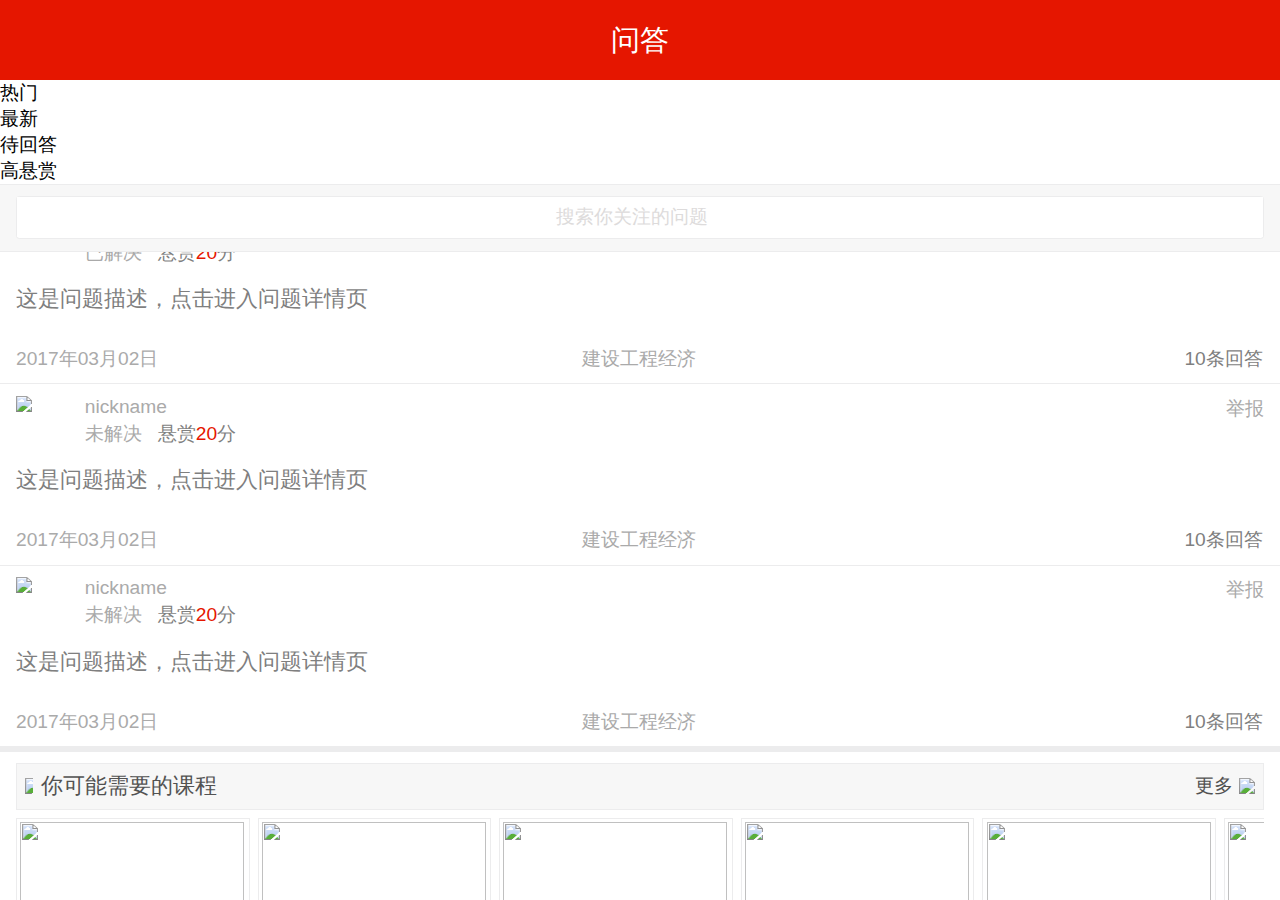
==== index.html @ ed5e78ac "问答列表" ====
<!DOCTYPE html>
<html>

	<head>
		<meta charset="utf-8" />
		<meta name="viewport" content="width=device-width, initial-scale=1, maximum-scale=1, user-scalable=no">
		<title></title>		
		<script type="text/javascript" src="js/rem.js"></script>
		<link rel="stylesheet" href="css/common.css" />
		<link rel="stylesheet" href="css/index.css" />
		<script type="text/javascript" src="js/zepto.js"></script>
		<script type="text/javascript" src="js/zepto.gotop.js" ></script>
		<script type="text/javascript" src="js/common.js" ></script>
	</head>

	<body>
		<div class="main-box">
		<div class="head-fixed">
				<header>
					<a href="#">
						<div class="back"><i class="bg-icon"></i></div>
					</a>
					<span class="head-title">问答</span>
					<div class="more">
						<!--有提示圆点-->
						<i class="bg-icon more-tips"></i>
						<!--无提示圆点-->
						<i class="bg-icon more-none"></i>
					</div>
				</header>
				<div id="nav">
					<ul class="clearfix">
						<li class="active-nav">热门</li>
						<li>最新</li>
						<li>待回答</li>
						<li>高悬赏</li>
					</ul>
				</div>
				<div class="search-div">
					<div>
							<i class="bg-icon"></i>
							<input type="search" placeholder="搜索你关注的问题" />
					</div>
				</div>
			</div>
		<div class="body">
		<div class="frame">
			<div class="slider">
				<div class="box">
						<div>
							<div class="question-box">
								<div class="head-box flex-box">
									<div class="headpic">
										<img src="img/headpic.png" width="100%" />
									</div>
									<div class="head-text">
										<div class="nickname">nickname</div>
										<div class="status"><span>已解决</span><span class="reward color-7f">悬赏<span class="score">20</span>分</span>
										</div>
									</div>
									<div class="report">举报</div>
								</div>
								<p class="color-7f">这是问题描述，点击进入问题详情页</p>
								<div class="bottom-box clearfix">
										<div>2017年03月02日</div>
										<div>建设工程经济</div>
										<div class="color-7f">10条回答</div>
								</div>
							</div>
							<div class="question-box">
								<div class="head-box flex-box">
									<div class="headpic">
										<img src="img/headpic.png" width="100%" />
									</div>
									<div class="head-text">
										<div class="nickname">nickname</div>
										<div class="status"><span>未解决</span><span class="reward color-7f">悬赏<span class="score">20</span>分</span>
										</div>
									</div>
									<div class="report">举报</div>
								</div>
								<p class="color-7f">这是问题描述，点击进入问题详情页</p>
								<div class="bottom-box clearfix">
										<div>2017年03月02日</div>
										<div>建设工程经济</div>
										<div class="color-7f">10条回答</div>
								</div>
							</div>
							<div class="question-box">
								<div class="head-box flex-box">
									<div class="headpic">
										<img src="img/headpic.png" width="100%" />
									</div>
									<div class="head-text">
										<div class="nickname">nickname</div>
										<div class="status"><span>未解决</span><span class="reward color-7f">悬赏<span class="score">20</span>分</span>
										</div>
									</div>
									<div class="report">举报</div>
								</div>
								<p class="color-7f">这是问题描述，点击进入问题详情页</p>
								<div class="bottom-box clearfix">
										<div>2017年03月02日</div>
										<div>建设工程经济</div>
										<div class="color-7f">10条回答</div>
								</div>
							</div>
						</div>
						<div class="course-div">
							<div class="course-head">
								<img src="img/arrows.png" class="arrow" style="display: inline;" />
								<span class="course-head-title">你可能需要的课程</span>
								<a href="#">
									<span class="course-more">更多</span><img src="img/more.png" class="course-img-more" style="display: inline;" />
								</a>
							</div>
							<div class="course-wrap">
								<div style="width: 90.6rem;height: 12.6rem;">
									<!--此值为15.1*推荐课程数+0.03，套页面时可修改，目前是6个-->
									<div class="course-box">
										<a href="#">
											<div class="course-img">
												<img src="img/feng.png" />
											</div>
											<p class="overtwo-circle">这这是课程名称</p>
										</a>
									</div>
									<div class="course-box">
										<a href="#">
											<div class="course-img">
												<img src="img/feng.png" />
											</div>
											<p class="overtwo-circle">这是课程名称</p>
										</a>
									</div>
									<div class="course-box">
										<a href="#">
											<div class="course-img">
												<img src="img/feng.png" />
											</div>
											<p class="overtwo-circle">这是课程名称</p>
										</a>
									</div>
									<div class="course-box">
										<a href="#">
											<div class="course-img">
												<img src="img/feng.png" />
											</div>
											<p class="overtwo-circle">这是课程名称</p>
										</a>
									</div>
									<div class="course-box">
										<a href="#">
											<div class="course-img">
												<img src="img/feng.png" />
											</div>
											<p class="overtwo-circle">这是课程名称</p>
										</a>
									</div>
									<div class="course-box">
										<a href="#">
											<div class="course-img">
												<img src="img/feng.png" />
											</div>
											<p class="overtwo-circle">这是课程名称</p>
										</a>
									</div>
								</div>
							</div>
						</div>
						<div>
							<div class="question-box">
								<div class="head-box flex-box">
									<div class="headpic">
										<img src="img/headpic.png" width="100%" />
									</div>
									<div class="head-text">
										<div class="nickname">nickname</div>
										<div class="status"><span>未解决</span><span class="reward color-7f">悬赏<span class="score">20</span>分</span>
										</div>
									</div>
									<div class="report">举报</div>
								</div>
								<p class="color-7f">这是问题描述，点击进入问题详情页</p>
								<div class="bottom-box clearfix">
										<div>2017年03月02日</div>
										<div>建设工程经济</div>
										<div class="color-7f">10条回答</div>
								</div>
							</div>
							<div class="question-box">
								<div class="head-box flex-box">
									<div class="headpic">
										<img src="img/headpic.png" width="100%" />
									</div>
									<div class="head-text">
										<div class="nickname">nickname</div>
										<div class="status"><span>未解决</span><span class="reward color-7f">悬赏<span class="score">20</span>分</span>
										</div>
									</div>
									<div class="report">举报</div>
								</div>
								<p class="color-7f">这是问题描述，点击进入问题详情页</p>
								<div class="bottom-box clearfix">
										<div>2017年03月02日</div>
										<div>建设工程经济</div>
										<div class="color-7f">10条回答</div>
								</div>
							</div>
							<div class="question-box">
								<div class="head-box flex-box">
									<div class="headpic">
										<img src="img/headpic.png" width="100%" />
									</div>
									<div class="head-text">
										<div class="nickname">nickname</div>
										<div class="status"><span>未解决</span><span class="reward color-7f">悬赏<span class="score">20</span>分</span>
										</div>
									</div>
									<div class="report">举报</div>
								</div>
								<p class="color-7f">这是问题描述，点击进入问题详情页</p>
								<div class="bottom-box clearfix">
										<div>2017年03月02日</div>
										<div>建设工程经济</div>
										<div class="color-7f">10条回答</div>
								</div>
							</div>
						</div>
						<div class="course-div">
							<div class="course-head">
								<img src="img/arrows.png" class="arrow" style="display: inline;" />
								<span class="course-head-title">你可能需要的图书</span>
								<a href="#">
									<span class="course-more">更多</span><img src="img/more.png" class="course-img-more" style="display: inline;" />
								</a>
							</div>
							<div class="course-wrap">
								<div style="width: 90.6rem;height: 18.8rem;">
									<!--此值为15.1*推荐课程数+0.01，套页面时可修改，目前是6个-->
									<div class="course-box">
										<a href="#">
											<div class="book-img">
												<img src="img/bookimg.png" />
											</div>
											<p class="overtwo-circle">这是图书名称</p>
										</a>
									</div>
									<div class="course-box">
										<a href="#">
											<div class="book-img">
												<img src="img/bookimg.png" />
											</div>
											<p class="overtwo-circle">这是图书名称</p>
										</a>
									</div>
									<div class="course-box">
										<a href="#">
											<div class="book-img">
												<img src="img/bookimg.png" />
											</div>
											<p class="overtwo-circle">这是图书名称</p>
										</a>
									</div>
									<div class="course-box">
										<a href="#">
											<div class="book-img">
												<img src="img/bookimg.png" />
											</div>
											<p class="overtwo-circle">这是图书名称这是图书</p>
										</a>
									</div>
									<div class="course-box">
										<a href="#">
											<div class="book-img">
												<img src="img/bookimg.png" />
											</div>
											<p class="overtwo-circle">这是图书名称</p>
										</a>
									</div>
									<div class="course-box">
										<a href="#">
											<div class="book-img">
												<img src="img/bookimg.png" />
											</div>
											<p class="overtwo-circle">这是图书名称</p>
										</a>
									</div>
								</div>
							</div>
						</div>
						<div>
							<div class="question-box">
								<div class="head-box flex-box">
									<div class="headpic">
										<img src="img/headpic.png" width="100%" />
									</div>
									<div class="head-text">
										<div class="nickname">nickname</div>
										<div class="status"><span>未解决</span><span class="reward color-7f">悬赏<span class="score">20</span>分</span>
										</div>
									</div>
									<div class="report">举报</div>
								</div>
								<p class="color-7f">这是问题描述，点击进入问题详情页</p>
								<div class="bottom-box clearfix">
										<div>2017年03月02日</div>
										<div>建设工程经济</div>
										<div class="color-7f">10条回答</div>
								</div>
							</div>
							<div class="question-box">
								<div class="head-box flex-box">
									<div class="headpic">
										<img src="img/headpic.png" width="100%" />
									</div>
									<div class="head-text">
										<div class="nickname">nickname</div>
										<div class="status"><span>未解决</span><span class="reward color-7f">悬赏<span class="score">20</span>分</span>
										</div>
									</div>
									<div class="report">举报</div>
								</div>
								<p class="color-7f">这是问题描述，点击进入问题详情页</p>
								<div class="bottom-box clearfix">
										<div>2017年03月02日</div>
										<div>建设工程经济</div>
										<div class="color-7f">10条回答</div>
								</div>
							</div>
							<div class="question-box">
								<div class="head-box flex-box">
									<div class="headpic">
										<img src="img/headpic.png" width="100%" />
									</div>
									<div class="head-text">
										<div class="nickname">nickname</div>
										<div class="status"><span>未解决</span><span class="reward color-7f">悬赏<span class="score">20</span>分</span>
										</div>
									</div>
									<div class="report">举报</div>
								</div>
								<p class="color-7f">这是问题描述，点击进入问题详情页</p>
								<div class="bottom-box clearfix">
										<div>2017年03月02日</div>
										<div>建设工程经济</div>
										<div class="color-7f">10条回答</div>
								</div>
							</div>
						</div>
					
				</div>
				<div class="box">
						<div>
							<div class="question-box">
								<div class="head-box flex-box">
									<div class="headpic">
										<img src="img/headpic.png" width="100%" />
									</div>
									<div class="head-text">
										<div class="nickname">nickname</div>
										<div class="status"><span>未解决</span><span class="reward color-7f">悬赏<span class="score">20</span>分</span>
										</div>
									</div>
									<div class="report">举报</div>
								</div>
								<p class="color-7f">这是问题描述，点击进入问题详情页</p>
								<div class="bottom-box clearfix">
										<div>2017年03月02日</div>
										<div>建设工程经济</div>
										<div class="color-7f">10条回答</div>
								</div>
							</div>
							<div class="question-box">
								<div class="head-box flex-box">
									<div class="headpic">
										<img src="img/headpic.png" width="100%" />
									</div>
									<div class="head-text">
										<div class="nickname">nickname</div>
										<div class="status"><span>未解决</span><span class="reward color-7f">悬赏<span class="score">20</span>分</span>
										</div>
									</div>
									<div class="report">举报</div>
								</div>
								<p class="color-7f">这是问题描述，点击进入问题详情页</p>
								<div class="bottom-box clearfix">
										<div>2017年03月02日</div>
										<div>建设工程经济</div>
										<div class="color-7f">10条回答</div>
								</div>
							</div>
							<div class="question-box">
								<div class="head-box flex-box">
									<div class="headpic">
										<img src="img/headpic.png" width="100%" />
									</div>
									<div class="head-text">
										<div class="nickname">nickname</div>
										<div class="status"><span>未解决</span><span class="reward color-7f">悬赏<span class="score">20</span>分</span>
										</div>
									</div>
									<div class="report">举报</div>
								</div>
								<p class="color-7f">这是问题描述，点击进入问题详情页</p>
								<div class="bottom-box clearfix">
										<div>2017年03月02日</div>
										<div>建设工程经济</div>
										<div class="color-7f">10条回答</div>
								</div>
							</div>
						</div>
						<div class="course-div">
							<div class="course-head">
								<img src="img/arrows.png" class="arrow" style="display: inline;" />
								<span class="course-head-title">你可能需要的课程</span>
								<a href="#">
									<span class="course-more">更多</span><img src="img/more.png" class="course-img-more" style="display: inline;" />
								</a>
							</div>
							<div class="course-wrap">
								<div style="width: 90.6rem;height: 12.6rem;">
									<!--此值为15.1*推荐课程数+0.03，套页面时可修改，目前是6个-->
									<div class="course-box">
										<a href="#">
											<div class="course-img">
												<img src="img/feng.png" />
											</div>
											<p class="overtwo-circle">这这是课程名称</p>
										</a>
									</div>
									<div class="course-box">
										<a href="#">
											<div class="course-img">
												<img src="img/feng.png" />
											</div>
											<p class="overtwo-circle">这是课程名称</p>
										</a>
									</div>
									<div class="course-box">
										<a href="#">
											<div class="course-img">
												<img src="img/feng.png" />
											</div>
											<p class="overtwo-circle">这是课程名称</p>
										</a>
									</div>
									<div class="course-box">
										<a href="#">
											<div class="course-img">
												<img src="img/feng.png" />
											</div>
											<p class="overtwo-circle">这是课程名称</p>
										</a>
									</div>
									<div class="course-box">
										<a href="#">
											<div class="course-img">
												<img src="img/feng.png" />
											</div>
											<p class="overtwo-circle">这是课程名称</p>
										</a>
									</div>
									<div class="course-box">
										<a href="#">
											<div class="course-img">
												<img src="img/feng.png" />
											</div>
											<p class="overtwo-circle">这是课程名称</p>
										</a>
									</div>
								</div>
							</div>
						</div>
						<div>
							<div class="question-box">
								<div class="head-box flex-box">
									<div class="headpic">
										<img src="img/headpic.png" width="100%" />
									</div>
									<div class="head-text">
										<div class="nickname">nickname</div>
										<div class="status"><span>未解决</span><span class="reward color-7f">悬赏<span class="score">20</span>分</span>
										</div>
									</div>
									<div class="report">举报</div>
								</div>
								<p class="color-7f">这是问题描述，点击进入问题详情页</p>
								<div class="bottom-box clearfix">
										<div>2017年03月02日</div>
										<div>建设工程经济</div>
										<div class="color-7f">10条回答</div>
								</div>
							</div>
							<div class="question-box">
								<div class="head-box flex-box">
									<div class="headpic">
										<img src="img/headpic.png" width="100%" />
									</div>
									<div class="head-text">
										<div class="nickname">nickname</div>
										<div class="status"><span>未解决</span><span class="reward color-7f">悬赏<span class="score">20</span>分</span>
										</div>
									</div>
									<div class="report">举报</div>
								</div>
								<p class="color-7f">这是问题描述，点击进入问题详情页</p>
								<div class="bottom-box clearfix">
										<div>2017年03月02日</div>
										<div>建设工程经济</div>
										<div class="color-7f">10条回答</div>
								</div>
							</div>
							<div class="question-box">
								<div class="head-box flex-box">
									<div class="headpic">
										<img src="img/headpic.png" width="100%" />
									</div>
									<div class="head-text">
										<div class="nickname">nickname</div>
										<div class="status"><span>未解决</span><span class="reward color-7f">悬赏<span class="score">20</span>分</span>
										</div>
									</div>
									<div class="report">举报</div>
								</div>
								<p class="color-7f">这是问题描述，点击进入问题详情页</p>
								<div class="bottom-box clearfix">
										<div>2017年03月02日</div>
										<div>建设工程经济</div>
										<div class="color-7f">10条回答</div>
								</div>
							</div>
						</div>
						<div class="course-div">
							<div class="course-head">
								<img src="img/arrows.png" class="arrow" style="display: inline;" />
								<span class="course-head-title">你可能需要的图书</span>
								<a href="#">
									<span class="course-more">更多</span><img src="img/more.png" class="course-img-more" style="display: inline;" />
								</a>
							</div>
							<div class="course-wrap">
								<div style="width: 90.6rem;height: 18.8rem;">
									<!--此值为15.1*推荐课程数+0.01，套页面时可修改，目前是6个-->
									<div class="course-box">
										<a href="#">
											<div class="book-img">
												<img src="img/bookimg.png" />
											</div>
											<p class="overtwo-circle">这是图书名称</p>
										</a>
									</div>
									<div class="course-box">
										<a href="#">
											<div class="book-img">
												<img src="img/bookimg.png" />
											</div>
											<p class="overtwo-circle">这是图书名称</p>
										</a>
									</div>
									<div class="course-box">
										<a href="#">
											<div class="book-img">
												<img src="img/bookimg.png" />
											</div>
											<p class="overtwo-circle">这是图书名称</p>
										</a>
									</div>
									<div class="course-box">
										<a href="#">
											<div class="book-img">
												<img src="img/bookimg.png" />
											</div>
											<p class="overtwo-circle">这是图书名称这是图书</p>
										</a>
									</div>
									<div class="course-box">
										<a href="#">
											<div class="book-img">
												<img src="img/bookimg.png" />
											</div>
											<p class="overtwo-circle">这是图书名称</p>
										</a>
									</div>
									<div class="course-box">
										<a href="#">
											<div class="book-img">
												<img src="img/bookimg.png" />
											</div>
											<p class="overtwo-circle">这是图书名称</p>
										</a>
									</div>
								</div>
							</div>
						</div>
						<div>
							<div class="question-box">
								<div class="head-box flex-box">
									<div class="headpic">
										<img src="img/headpic.png" width="100%" />
									</div>
									<div class="head-text">
										<div class="nickname">nickname</div>
										<div class="status"><span>未解决</span><span class="reward color-7f">悬赏<span class="score">20</span>分</span>
										</div>
									</div>
									<div class="report">举报</div>
								</div>
								<p class="color-7f">这是问题描述，点击进入问题详情页</p>
								<div class="bottom-box clearfix">
										<div>2017年03月02日</div>
										<div>建设工程经济</div>
										<div class="color-7f">10条回答</div>
								</div>
							</div>
							<div class="question-box">
								<div class="head-box flex-box">
									<div class="headpic">
										<img src="img/headpic.png" width="100%" />
									</div>
									<div class="head-text">
										<div class="nickname">nickname</div>
										<div class="status"><span>未解决</span><span class="reward color-7f">悬赏<span class="score">20</span>分</span>
										</div>
									</div>
									<div class="report">举报</div>
								</div>
								<p class="color-7f">这是问题描述，点击进入问题详情页</p>
								<div class="bottom-box clearfix">
										<div>2017年03月02日</div>
										<div>建设工程经济</div>
										<div class="color-7f">10条回答</div>
								</div>
							</div>
							<div class="question-box">
								<div class="head-box flex-box">
									<div class="headpic">
										<img src="img/headpic.png" width="100%" />
									</div>
									<div class="head-text">
										<div class="nickname">nickname</div>
										<div class="status"><span>未解决</span><span class="reward color-7f">悬赏<span class="score">20</span>分</span>
										</div>
									</div>
									<div class="report">举报</div>
								</div>
								<p class="color-7f">这是问题描述，点击进入问题详情页</p>
								<div class="bottom-box clearfix">
										<div>2017年03月02日</div>
										<div>建设工程经济</div>
										<div class="color-7f">10条回答</div>
								</div>
							</div>
						</div>
					
				</div>
				<div class="box">
						<div>
							<div class="question-box">
								<div class="head-box flex-box">
									<div class="headpic">
										<img src="img/headpic.png" width="100%" />
									</div>
									<div class="head-text">
										<div class="nickname">nickname</div>
										<div class="status"><span>未解决</span><span class="reward color-7f">悬赏<span class="score">20</span>分</span>
										</div>
									</div>
									<div class="report">举报</div>
								</div>
								<p class="color-7f">这是问题描述，点击进入问题详情页</p>
								<div class="bottom-box clearfix">
										<div>2017年03月02日</div>
										<div>建设工程经济</div>
										<div class="color-7f">10条回答</div>
								</div>
							</div>
							<div class="question-box">
								<div class="head-box flex-box">
									<div class="headpic">
										<img src="img/headpic.png" width="100%" />
									</div>
									<div class="head-text">
										<div class="nickname">nickname</div>
										<div class="status"><span>未解决</span><span class="reward color-7f">悬赏<span class="score">20</span>分</span>
										</div>
									</div>
									<div class="report">举报</div>
								</div>
								<p class="color-7f">这是问题描述，点击进入问题详情页</p>
								<div class="bottom-box clearfix">
										<div>2017年03月02日</div>
										<div>建设工程经济</div>
										<div class="color-7f">10条回答</div>
								</div>
							</div>
							<div class="question-box">
								<div class="head-box flex-box">
									<div class="headpic">
										<img src="img/headpic.png" width="100%" />
									</div>
									<div class="head-text">
										<div class="nickname">nickname</div>
										<div class="status"><span>未解决</span><span class="reward color-7f">悬赏<span class="score">20</span>分</span>
										</div>
									</div>
									<div class="report">举报</div>
								</div>
								<p class="color-7f">这是问题描述，点击进入问题详情页</p>
								<div class="bottom-box clearfix">
										<div>2017年03月02日</div>
										<div>建设工程经济</div>
										<div class="color-7f">10条回答</div>
								</div>
							</div>
						</div>
						<div class="course-div">
							<div class="course-head">
								<img src="img/arrows.png" class="arrow" style="display: inline;" />
								<span class="course-head-title">你可能需要的课程</span>
								<a href="#">
									<span class="course-more">更多</span><img src="img/more.png" class="course-img-more" style="display: inline;" />
								</a>
							</div>
							<div class="course-wrap">
								<div style="width: 90.6rem;height: 12.6rem;">
									<!--此值为15.1*推荐课程数+0.03，套页面时可修改，目前是6个-->
									<div class="course-box">
										<a href="#">
											<div class="course-img">
												<img src="img/feng.png" />
											</div>
											<p class="overtwo-circle">这这是课程名称</p>
										</a>
									</div>
									<div class="course-box">
										<a href="#">
											<div class="course-img">
												<img src="img/feng.png" />
											</div>
											<p class="overtwo-circle">这是课程名称</p>
										</a>
									</div>
									<div class="course-box">
										<a href="#">
											<div class="course-img">
												<img src="img/feng.png" />
											</div>
											<p class="overtwo-circle">这是课程名称</p>
										</a>
									</div>
									<div class="course-box">
										<a href="#">
											<div class="course-img">
												<img src="img/feng.png" />
											</div>
											<p class="overtwo-circle">这是课程名称</p>
										</a>
									</div>
									<div class="course-box">
										<a href="#">
											<div class="course-img">
												<img src="img/feng.png" />
											</div>
											<p class="overtwo-circle">这是课程名称</p>
										</a>
									</div>
									<div class="course-box">
										<a href="#">
											<div class="course-img">
												<img src="img/feng.png" />
											</div>
											<p class="overtwo-circle">这是课程名称</p>
										</a>
									</div>
								</div>
							</div>
						</div>
						<div>
							<div class="question-box">
								<div class="head-box flex-box">
									<div class="headpic">
										<img src="img/headpic.png" width="100%" />
									</div>
									<div class="head-text">
										<div class="nickname">nickname</div>
										<div class="status"><span>未解决</span><span class="reward color-7f">悬赏<span class="score">20</span>分</span>
										</div>
									</div>
									<div class="report">举报</div>
								</div>
								<p class="color-7f">这是问题描述，点击进入问题详情页</p>
								<div class="bottom-box clearfix">
										<div>2017年03月02日</div>
										<div>建设工程经济</div>
										<div class="color-7f">10条回答</div>
								</div>
							</div>
							<div class="question-box">
								<div class="head-box flex-box">
									<div class="headpic">
										<img src="img/headpic.png" width="100%" />
									</div>
									<div class="head-text">
										<div class="nickname">nickname</div>
										<div class="status"><span>未解决</span><span class="reward color-7f">悬赏<span class="score">20</span>分</span>
										</div>
									</div>
									<div class="report">举报</div>
								</div>
								<p class="color-7f">这是问题描述，点击进入问题详情页</p>
								<div class="bottom-box clearfix">
										<div>2017年03月02日</div>
										<div>建设工程经济</div>
										<div class="color-7f">10条回答</div>
								</div>
							</div>
							<div class="question-box">
								<div class="head-box flex-box">
									<div class="headpic">
										<img src="img/headpic.png" width="100%" />
									</div>
									<div class="head-text">
										<div class="nickname">nickname</div>
										<div class="status"><span>未解决</span><span class="reward color-7f">悬赏<span class="score">20</span>分</span>
										</div>
									</div>
									<div class="report">举报</div>
								</div>
								<p class="color-7f">这是问题描述，点击进入问题详情页</p>
								<div class="bottom-box clearfix">
										<div>2017年03月02日</div>
										<div>建设工程经济</div>
										<div class="color-7f">10条回答</div>
								</div>
							</div>
						</div>
						<div class="course-div">
							<div class="course-head">
								<img src="img/arrows.png" class="arrow" style="display: inline;" />
								<span class="course-head-title">你可能需要的图书</span>
								<a href="#">
									<span class="course-more">更多</span><img src="img/more.png" class="course-img-more" style="display: inline;" />
								</a>
							</div>
							<div class="course-wrap">
								<div style="width: 90.6rem;height: 18.8rem;">
									<!--此值为15.1*推荐课程数+0.01，套页面时可修改，目前是6个-->
									<div class="course-box">
										<a href="#">
											<div class="book-img">
												<img src="img/bookimg.png" />
											</div>
											<p class="overtwo-circle">这是图书名称</p>
										</a>
									</div>
									<div class="course-box">
										<a href="#">
											<div class="book-img">
												<img src="img/bookimg.png" />
											</div>
											<p class="overtwo-circle">这是图书名称</p>
										</a>
									</div>
									<div class="course-box">
										<a href="#">
											<div class="book-img">
												<img src="img/bookimg.png" />
											</div>
											<p class="overtwo-circle">这是图书名称</p>
										</a>
									</div>
									<div class="course-box">
										<a href="#">
											<div class="book-img">
												<img src="img/bookimg.png" />
											</div>
											<p class="overtwo-circle">这是图书名称这是图书</p>
										</a>
									</div>
									<div class="course-box">
										<a href="#">
											<div class="book-img">
												<img src="img/bookimg.png" />
											</div>
											<p class="overtwo-circle">这是图书名称</p>
										</a>
									</div>
									<div class="course-box">
										<a href="#">
											<div class="book-img">
												<img src="img/bookimg.png" />
											</div>
											<p class="overtwo-circle">这是图书名称</p>
										</a>
									</div>
								</div>
							</div>
						</div>
						<div>
							<div class="question-box">
								<div class="head-box flex-box">
									<div class="headpic">
										<img src="img/headpic.png" width="100%" />
									</div>
									<div class="head-text">
										<div class="nickname">nickname</div>
										<div class="status"><span>未解决</span><span class="reward color-7f">悬赏<span class="score">20</span>分</span>
										</div>
									</div>
									<div class="report">举报</div>
								</div>
								<p class="color-7f">这是问题描述，点击进入问题详情页</p>
								<div class="bottom-box clearfix">
										<div>2017年03月02日</div>
										<div>建设工程经济</div>
										<div class="color-7f">10条回答</div>
								</div>
							</div>
							<div class="question-box">
								<div class="head-box flex-box">
									<div class="headpic">
										<img src="img/headpic.png" width="100%" />
									</div>
									<div class="head-text">
										<div class="nickname">nickname</div>
										<div class="status"><span>未解决</span><span class="reward color-7f">悬赏<span class="score">20</span>分</span>
										</div>
									</div>
									<div class="report">举报</div>
								</div>
								<p class="color-7f">这是问题描述，点击进入问题详情页</p>
								<div class="bottom-box clearfix">
										<div>2017年03月02日</div>
										<div>建设工程经济</div>
										<div class="color-7f">10条回答</div>
								</div>
							</div>
							<div class="question-box">
								<div class="head-box flex-box">
									<div class="headpic">
										<img src="img/headpic.png" width="100%" />
									</div>
									<div class="head-text">
										<div class="nickname">nickname</div>
										<div class="status"><span>未解决</span><span class="reward color-7f">悬赏<span class="score">20</span>分</span>
										</div>
									</div>
									<div class="report">举报</div>
								</div>
								<p class="color-7f">这是问题描述，点击进入问题详情页</p>
								<div class="bottom-box clearfix">
										<div>2017年03月02日</div>
										<div>建设工程经济</div>
										<div class="color-7f">10条回答</div>
								</div>
							</div>
						</div>
				</div>
				<div class="box">
						<div>
							<div class="question-box">
								<div class="head-box flex-box">
									<div class="headpic">
										<img src="img/headpic.png" width="100%" />
									</div>
									<div class="head-text">
										<div class="nickname">nickname</div>
										<div class="status"><span>未解决</span><span class="reward color-7f">悬赏<span class="score">20</span>分</span>
										</div>
									</div>
									<div class="report">举报</div>
								</div>
								<p class="color-7f">这是问题描述，点击进入问题详情页</p>
								<div class="bottom-box clearfix">
										<div>2017年03月02日</div>
										<div>建设工程经济</div>
										<div class="color-7f">10条回答</div>
								</div>
							</div>
							<div class="question-box">
								<div class="head-box flex-box">
									<div class="headpic">
										<img src="img/headpic.png" width="100%" />
									</div>
									<div class="head-text">
										<div class="nickname">nickname</div>
										<div class="status"><span>未解决</span><span class="reward color-7f">悬赏<span class="score">20</span>分</span>
										</div>
									</div>
									<div class="report">举报</div>
								</div>
								<p class="color-7f">这是问题描述，点击进入问题详情页</p>
								<div class="bottom-box clearfix">
										<div>2017年03月02日</div>
										<div>建设工程经济</div>
										<div class="color-7f">10条回答</div>
								</div>
							</div>
							<div class="question-box">
								<div class="head-box flex-box">
									<div class="headpic">
										<img src="img/headpic.png" width="100%" />
									</div>
									<div class="head-text">
										<div class="nickname">nickname</div>
										<div class="status"><span>未解决</span><span class="reward color-7f">悬赏<span class="score">20</span>分</span>
										</div>
									</div>
									<div class="report">举报</div>
								</div>
								<p class="color-7f">这是问题描述，点击进入问题详情页</p>
								<div class="bottom-box clearfix">
										<div>2017年03月02日</div>
										<div>建设工程经济</div>
										<div class="color-7f">10条回答</div>
								</div>
							</div>
						</div>
						<div class="course-div">
							<div class="course-head">
								<img src="img/arrows.png" class="arrow" style="display: inline;" />
								<span class="course-head-title">你可能需要的课程</span>
								<a href="#">
									<span class="course-more">更多</span><img src="img/more.png" class="course-img-more" style="display: inline;" />
								</a>
							</div>
							<div class="course-wrap">
								<div style="width: 90.6rem;height: 12.6rem;">
									<!--此值为15.1*推荐课程数+0.03，套页面时可修改，目前是6个-->
									<div class="course-box">
										<a href="#">
											<div class="course-img">
												<img src="img/feng.png" />
											</div>
											<p class="overtwo-circle">这这是课程名称</p>
										</a>
									</div>
									<div class="course-box">
										<a href="#">
											<div class="course-img">
												<img src="img/feng.png" />
											</div>
											<p class="overtwo-circle">这是课程名称</p>
										</a>
									</div>
									<div class="course-box">
										<a href="#">
											<div class="course-img">
												<img src="img/feng.png" />
											</div>
											<p class="overtwo-circle">这是课程名称</p>
										</a>
									</div>
									<div class="course-box">
										<a href="#">
											<div class="course-img">
												<img src="img/feng.png" />
											</div>
											<p class="overtwo-circle">这是课程名称</p>
										</a>
									</div>
									<div class="course-box">
										<a href="#">
											<div class="course-img">
												<img src="img/feng.png" />
											</div>
											<p class="overtwo-circle">这是课程名称</p>
										</a>
									</div>
									<div class="course-box">
										<a href="#">
											<div class="course-img">
												<img src="img/feng.png" />
											</div>
											<p class="overtwo-circle">这是课程名称</p>
										</a>
									</div>
								</div>
							</div>
						</div>
						<div>
							<div class="question-box">
								<div class="head-box flex-box">
									<div class="headpic">
										<img src="img/headpic.png" width="100%" />
									</div>
									<div class="head-text">
										<div class="nickname">nickname</div>
										<div class="status"><span>未解决</span><span class="reward color-7f">悬赏<span class="score">20</span>分</span>
										</div>
									</div>
									<div class="report">举报</div>
								</div>
								<p class="color-7f">这是问题描述，点击进入问题详情页</p>
								<div class="bottom-box clearfix">
										<div>2017年03月02日</div>
										<div>建设工程经济</div>
										<div class="color-7f">10条回答</div>
								</div>
							</div>
							<div class="question-box">
								<div class="head-box flex-box">
									<div class="headpic">
										<img src="img/headpic.png" width="100%" />
									</div>
									<div class="head-text">
										<div class="nickname">nickname</div>
										<div class="status"><span>未解决</span><span class="reward color-7f">悬赏<span class="score">20</span>分</span>
										</div>
									</div>
									<div class="report">举报</div>
								</div>
								<p class="color-7f">这是问题描述，点击进入问题详情页</p>
								<div class="bottom-box clearfix">
										<div>2017年03月02日</div>
										<div>建设工程经济</div>
										<div class="color-7f">10条回答</div>
								</div>
							</div>
							<div class="question-box">
								<div class="head-box flex-box">
									<div class="headpic">
										<img src="img/headpic.png" width="100%" />
									</div>
									<div class="head-text">
										<div class="nickname">nickname</div>
										<div class="status"><span>未解决</span><span class="reward color-7f">悬赏<span class="score">20</span>分</span>
										</div>
									</div>
									<div class="report">举报</div>
								</div>
								<p class="color-7f">这是问题描述，点击进入问题详情页</p>
								<div class="bottom-box clearfix">
										<div>2017年03月02日</div>
										<div>建设工程经济</div>
										<div class="color-7f">10条回答</div>
								</div>
							</div>
						</div>
						<div class="course-div">
							<div class="course-head">
								<img src="img/arrows.png" class="arrow" style="display: inline;" />
								<span class="course-head-title">你可能需要的图书</span>
								<a href="#">
									<span class="course-more">更多</span><img src="img/more.png" class="course-img-more" style="display: inline;" />
								</a>
							</div>
							<div class="course-wrap">
								<div style="width: 90.6rem;height: 18.8rem;">
									<!--此值为15.1*推荐课程数+0.01，套页面时可修改，目前是6个-->
									<div class="course-box">
										<a href="#">
											<div class="book-img">
												<img src="img/bookimg.png" />
											</div>
											<p class="overtwo-circle">这是图书名称</p>
										</a>
									</div>
									<div class="course-box">
										<a href="#">
											<div class="book-img">
												<img src="img/bookimg.png" />
											</div>
											<p class="overtwo-circle">这是图书名称</p>
										</a>
									</div>
									<div class="course-box">
										<a href="#">
											<div class="book-img">
												<img src="img/bookimg.png" />
											</div>
											<p class="overtwo-circle">这是图书名称</p>
										</a>
									</div>
									<div class="course-box">
										<a href="#">
											<div class="book-img">
												<img src="img/bookimg.png" />
											</div>
											<p class="overtwo-circle">这是图书名称这是图书</p>
										</a>
									</div>
									<div class="course-box">
										<a href="#">
											<div class="book-img">
												<img src="img/bookimg.png" />
											</div>
											<p class="overtwo-circle">这是图书名称</p>
										</a>
									</div>
									<div class="course-box">
										<a href="#">
											<div class="book-img">
												<img src="img/bookimg.png" />
											</div>
											<p class="overtwo-circle">这是图书名称</p>
										</a>
									</div>
								</div>
							</div>
						</div>
						<div>
							<div class="question-box">
								<div class="head-box flex-box">
									<div class="headpic">
										<img src="img/headpic.png" width="100%" />
									</div>
									<div class="head-text">
										<div class="nickname">nickname</div>
										<div class="status"><span>未解决</span><span class="reward color-7f">悬赏<span class="score">20</span>分</span>
										</div>
									</div>
									<div class="report">举报</div>
								</div>
								<p class="color-7f">这是问题描述，点击进入问题详情页</p>
								<div class="bottom-box clearfix">
										<div>2017年03月02日</div>
										<div>建设工程经济</div>
										<div class="color-7f">10条回答</div>
								</div>
							</div>
							<div class="question-box">
								<div class="head-box flex-box">
									<div class="headpic">
										<img src="img/headpic.png" width="100%" />
									</div>
									<div class="head-text">
										<div class="nickname">nickname</div>
										<div class="status"><span>未解决</span><span class="reward color-7f">悬赏<span class="score">20</span>分</span>
										</div>
									</div>
									<div class="report">举报</div>
								</div>
								<p class="color-7f">这是问题描述，点击进入问题详情页</p>
								<div class="bottom-box clearfix">
										<div>2017年03月02日</div>
										<div>建设工程经济</div>
										<div class="color-7f">10条回答</div>
								</div>
							</div>
							<div class="question-box">
								<div class="head-box flex-box">
									<div class="headpic">
										<img src="img/headpic.png" width="100%" />
									</div>
									<div class="head-text">
										<div class="nickname">nickname</div>
										<div class="status"><span>未解决</span><span class="reward color-7f">悬赏<span class="score">20</span>分</span>
										</div>
									</div>
									<div class="report">举报</div>
								</div>
								<p class="color-7f">这是问题描述，点击进入问题详情页</p>
								<div class="bottom-box clearfix">
										<div>2017年03月02日</div>
										<div>建设工程经济</div>
										<div class="color-7f">10条回答</div>
								</div>
							</div>
						</div>
					
				</div>
			</div>
		</div>
		</div>
		<div class="suspend">
			<i class="bg-icon gotop"></i>
			<a href="#">
				<i class="bg-icon ask-icon"></i>
			</a>
		</div>
		<div class="more-hide-dive">
			<div class="more-arrow"></div>
			<div class="more-list">
				<ul>
					<li><a href="#"><i class="bg-icon my-ask"></i><span class="text">我的问答</span><span class="red-dot"></span></a></li>
					<li><a href="#"><i class="bg-icon change"></i><span class="text">切换科目</span></a></li>
					<li><a href="#"><i class="bg-icon home-icon"></i><span class="text">网校首页</span></a></li>
				</ul>
			</div>
		</div>
		<div class="shade"></div>
		</div>
		<div class="search-box">
			<div class="head-fixed">
				<header>
						<div class="back"><i class="bg-icon"></i></div>
					<span class="head-title">问答</span>
					<div class="search">搜索</div>
				</header>
				<div class="search-div">
					<div>
						<div class="clearfix">
							<i class="bg-icon"></i>
							<input type="search" placeholder="搜索你关注的问题" />
							
						</div>
					</div>
				</div>
			</div>
			<div class="search-slider">
			<div class="history-box">
				<div class="history-head">历史记录</div>
					<ul>
						<li>这是一条记录</li>
						<li class="over-circle">这是一条记录这是一条记录这是一条记录这是一条记录这是一条记录这是一条记录这是一条记录这是一条记录这是一条记录</li>
					</ul>
			</div>
			</div>
		</div>
	</body>
<script type="text/javascript" src="js/index.js"></script>
</html>
---- css/common.css ----
body,div,dl,dt,dd,ul,ol,li,h1,h2,h3,h4,h5,h6,pre,code,form,fieldset,legend,input,p,blockquote,th,td{padding: 0;margin: 0;}
body { font: normal 100% Helvetica, Arial, sans-serif;}
body{font-size: 12px;font-size: 1.2rem;} 
html,body{width: 100%;height: 100%;}
img{border:0;display: block;}
input:focus,textarea:focus{outline:none}
div{box-sizing: border-box;-moz-box-sizing:border-box; /* Firefox */-webkit-box-sizing:border-box; /* Safari */}
ul,li{list-style-type:none;}
.fl{float: left;}
.rt{float: right;}
/*父级清楚浮动*/
.clearfix:after{visibility:hidden;display:block; font-size:0; content:'\20'; clear:both; height:0;}
.clear{clear: both;}
/*垂直居中对齐*/
.ver-middle{position: absolute; bottom: 50%;left: 50%;transform: translate(-50%, -50%);}

/*点点显示*/
.over-circle{display:inline-block;padding:0.1rem;width:100%;overflow: hidden;text-overflow: ellipsis;vertical-align: middle;}
.overtwo-circle{display: -webkit-box;overflow: hidden;word-break: break-all;-webkit-line-clamp: 2; -webkit-box-orient: vertical;}
.flex-box{display: flex;display: -webkit-flex;}
a{text-decoration:none;color: currentcolor;}
a:hover{text-decoration:none;}
/*该站公用样式*/
.main-clor{
	color:#E51600;
}
.body{
	height: 100%;
	width: 100%;
	overflow-x: hidden;
	overflow-y: auto;
	padding-top: 12.7rem;
}
/*头部*/
header{
	height: 5rem;
	background-color: #e51600;
	text-align: center;
}
.back{
	display: inline-block;
	position: absolute;
	left: 0;
	height: 5rem;
	width: 3.5rem;
	text-align: left;
}
.back i{
	background-position: -11.4rem -9rem;	
	width: 0.9rem;
	height: 1.7rem;
	margin-left: 1.3rem;
	margin-top: 1.7rem;
}
.more{
	display: inline-block;
	position: absolute;
	right: 0;
	height: 5rem;
	width: 3.5rem;
	text-align: right;
}
.more-tips{
	width: 1.4rem;
    height: 2.3rem;
    background-position: -16.6rem -8.7rem;
    right: 0;
    margin-top: 1.3rem;
    margin-right: 1.3rem;
}
.more-none{
	width: 0.7rem;
    height: 2.3rem;
    background-position: -16.6rem -8.7rem;
    right: 0;
    margin-top: 1.3rem;
    margin-right: 2rem;
}

.bg-icon{
	background-image: url(../img/bg-icon.png);
	background-repeat: no-repeat;
	position: absolute;
	background-size: 18rem 10.9rem;
}

.head-title{
	font-size: 1.8rem;
	color: #fff;
	line-height: 5rem;
}
/*悬浮窗*/
.suspend{
	position: fixed;
	bottom: 11rem;
	right: 6rem;
	z-index: 10;
}
.suspend .gotop{
	background-position: 0 0;
	width: 4.4rem;
	height: 4.4rem;
	display: none;
}
.suspend .ask-icon{
	background-position: -5.1rem 0;
	width: 4.4rem;
	height: 4.4rem;	
    margin-top: 5.2rem;
}
/*更多的半透明层*/
.more-hide-dive{
	position: fixed;
	top:5rem;
	right: 0.8rem;
	z-index: 19;
	display: none;
}
.more-list{	
	background-color: rgba(35,24,21,0.8);
	border-radius: 0.4rem;
	margin-top: 1rem;
}
.more-arrow{
	position: absolute;
	border-color: transparent;
	border-bottom-color: rgba(35,24,21,0.8);
	border-width: 1.1rem 1.2rem;
	border-style: solid;
	top: -1rem;
    right: 0.5rem;
}
.more-list ul li{
	line-height: 3.9rem;
	margin: 0 1rem;
	color: #CECECE;
	font-size: 1.3rem;
	margin: 0 1rem;
	border-bottom: 1px solid #CECECE;
	position: relative;
}
.more-list ul li:last-child{
	border: 0;
}
.more-list ul li i{
	top:50%;
	transform: translateY(-50%);
	-webkit-transform: translateY(-50%);
	left: 0.3rem;
}
.more-list ul li .text{
	margin-left: 3.1rem;
}
.my-ask{
	background-position: -16.3rem 0;
	width: 1.6rem;
	height: 1.6rem;
}
.change{
	background-position: -16.3rem -2.2rem;
	width: 1.6rem;
	height: 1.1rem;
}
.home-icon{
	background-position: -16.3rem -3.9rem;
	width: 1.6rem;
	height: 1.6rem;
}
.red-dot{
	background-color: #E51600;
	width: 0.8rem;
	height: 0.8rem;
	border-radius: 50%;
	display: inline-block;
	margin-left: 1.2rem;
	margin-right: 0.3rem;
}

/*遮罩*/
.shade{
	position: fixed;
	width: 100%;
	height: 100%;
	z-index: 11;
	top:0;
	left: 0;
	display: none;
	margin-top: 5rem;
}



/*搜索框*/
.search-div{
	background-color: #f7f7f7;
	border-bottom: 0.1rem solid #ECECED;
	border-top: 0.1rem solid #ECECED;
}

.search-div>div{
	background-color: #fff;
	height: 2.7rem;
	border: 0.1rem solid #ECECED;
	margin: 0.7rem 1rem;
	border-radius: 0.2rem;
	text-align: center;
	line-height: 2.5rem;
	position: relative;
}



.search-div i{
	background-position:-13.9rem -9.2rem;
	width: 1.4rem;
	height: 1.3rem;
	top:50%;
	transform: translateY(-50%);
	-webkit-transform: translateY(-50%);
}
.search-div span{
	margin-left: 1.9rem;
	color: #DDDBDB;
	font-size: 1.2rem;
}

.head-fixed{
	position: fixed;
	top: 0;left: 0;right: 0;
	z-index: 10;
}
/*搜索层*/
.main-box{
	width:100%;
	height: 100%;
	transform: translateX(0);
	-webkit-transform: translateX(0);
}
.search-box{
	width: 100%;
	height: 100%;
	position: fixed;
	top: 0;
	left: 0;
	z-index: 10;
	background-color: #fff;
	transform: translateX(100%);
	-webkit-transform: translateX(100%);
}
.main-box,.search-box{
	transition: transform 0.5s ease;
}
.search-div i{
	left: 29%;
}
.search{
	display: inline-block;
	line-height: 5rem;
	color: #fff;
	font-size: 1.5rem;
	position: absolute;
	right: 0;
	margin-right: 1.3rem;
}
.search-div input{
	width: 100%;
	text-decoration: none;
	height: 2.5rem;
	border: 0;
	float: right;
	padding:0 1rem;
	color:#7F7F7F;
	font-size: 1.2rem;
	background-color: #fff;
	
}
.search-div input::-ms-input-placeholder{text-align: center;color: #DDDBDB;}
.search-div input::-webkit-input-placeholder{text-align: center;color: #DDDBDB;}
.history-box{
	color: #7F7F7F;
}
.history-head{
	padding: 1rem;
	font-size: 1.5rem;
	border-bottom: 1px solid #eee;
}
.history-box ul li{
	padding: 0 1rem;
	font-size: 1.4rem;
	border-bottom: 1px solid #eee;
	line-height: 4rem;
	height: 4rem;
	box-sizing: border-box;
}
.search-slider{	
	margin-top: 9.3rem;	
	width: 100%;
	height: 100%;
	overflow: scroll;
}

/*问题列表*/
.question-box{
	padding: 0.7rem 1rem;
	border-bottom: 0.1rem solid #ECECED;
}
.question-box:last-child{
	border: 0;
}
.question-box>p{
	font-size: 1.4rem;
	color: #7F7F7F;
	margin: 1rem 0 2rem 0;
}
.head-box{
	position: relative;
	color: #AAAAAA;
}
.headpic{
	width: 3.3rem;
	height: 3.3rem;
	border-radius: 50%;
}
.headpic,.head-text,.report{
	display: inline-block;
}
.head-text{
	margin-left: 1rem;
}

.reward{
	margin-left: 1rem;
}
.score{
	color: #E51600;
}
.status{
	margin-top: 0.2rem;
}
.report{
	position: absolute;
	right: 0;
	top:0;
}
.bottom-box{
	color: #AAAAAA;
}
.bottom-box div{
	float: left;
	width: 33.3%;
}
.bottom-box div:nth-child(1){
	text-align: left;
}
.bottom-box div:nth-child(2){
	text-align: center;
}
.bottom-box div:nth-child(3){
	text-align: right;
}
.color-7f{
	color:#7f7f7f;
}
/*推荐课程*/
.course-div{
	border-top: 0.4rem solid #ECECED;
	border-bottom: 0.4rem solid #ECECED;
	padding: 0.7rem 1rem;
}
.course-head{
	border: 1px solid #ECECED;
	background-color: #F7F7F7;
	color: #525252;
	font-size: 1.4rem;
	position: relative;
}
.course-head-title{
	line-height: 2.8rem;
	margin-left: 1.5rem;
}
.arrow{
	position: absolute;
	top:50%;
	transform: translateY(-50%);
	-webkit-transform: translateY(-50%);
	left:0.5rem;
	width: 0.5rem;
}
.course-img-more{
	position: absolute;
	top:50%;
	transform: translateY(-50%);
	-webkit-transform: translateY(-50%);
	right: 0.5rem;
	width: 1rem;
}
.course-more{
	position: absolute;
	line-height: 2.8rem;
	right: 1.9rem;
	font-size: 1.2rem;
}
.course-wrap{
	margin-top: 0.5rem;
	overflow: scroll;
}

.course-box{
	margin-right: 0.5rem;
	display: inline-block;
	width: 14.6rem;
	float: left;
}
.course-box:last-child{
	margin-right: 0;
}
.course-img{
	border: 0.1rem solid #ECECED;
}
.course-img img{
	width: 14rem;
	height:8rem;
	margin: 0.2rem;
}
.course-wrap p{
	color: #AAAAAA;
	margin-top: 0.8rem;
	margin-bottom: 0.2rem;
}
.book-img{
	border: 0.1rem solid #ECECED;
}
.book-img img{
	width: 14rem;
	height:14rem;
	margin: 0.2rem;
}
.frame{
	width: 100%;
	height: 100%;
	overflow: hidden;
}
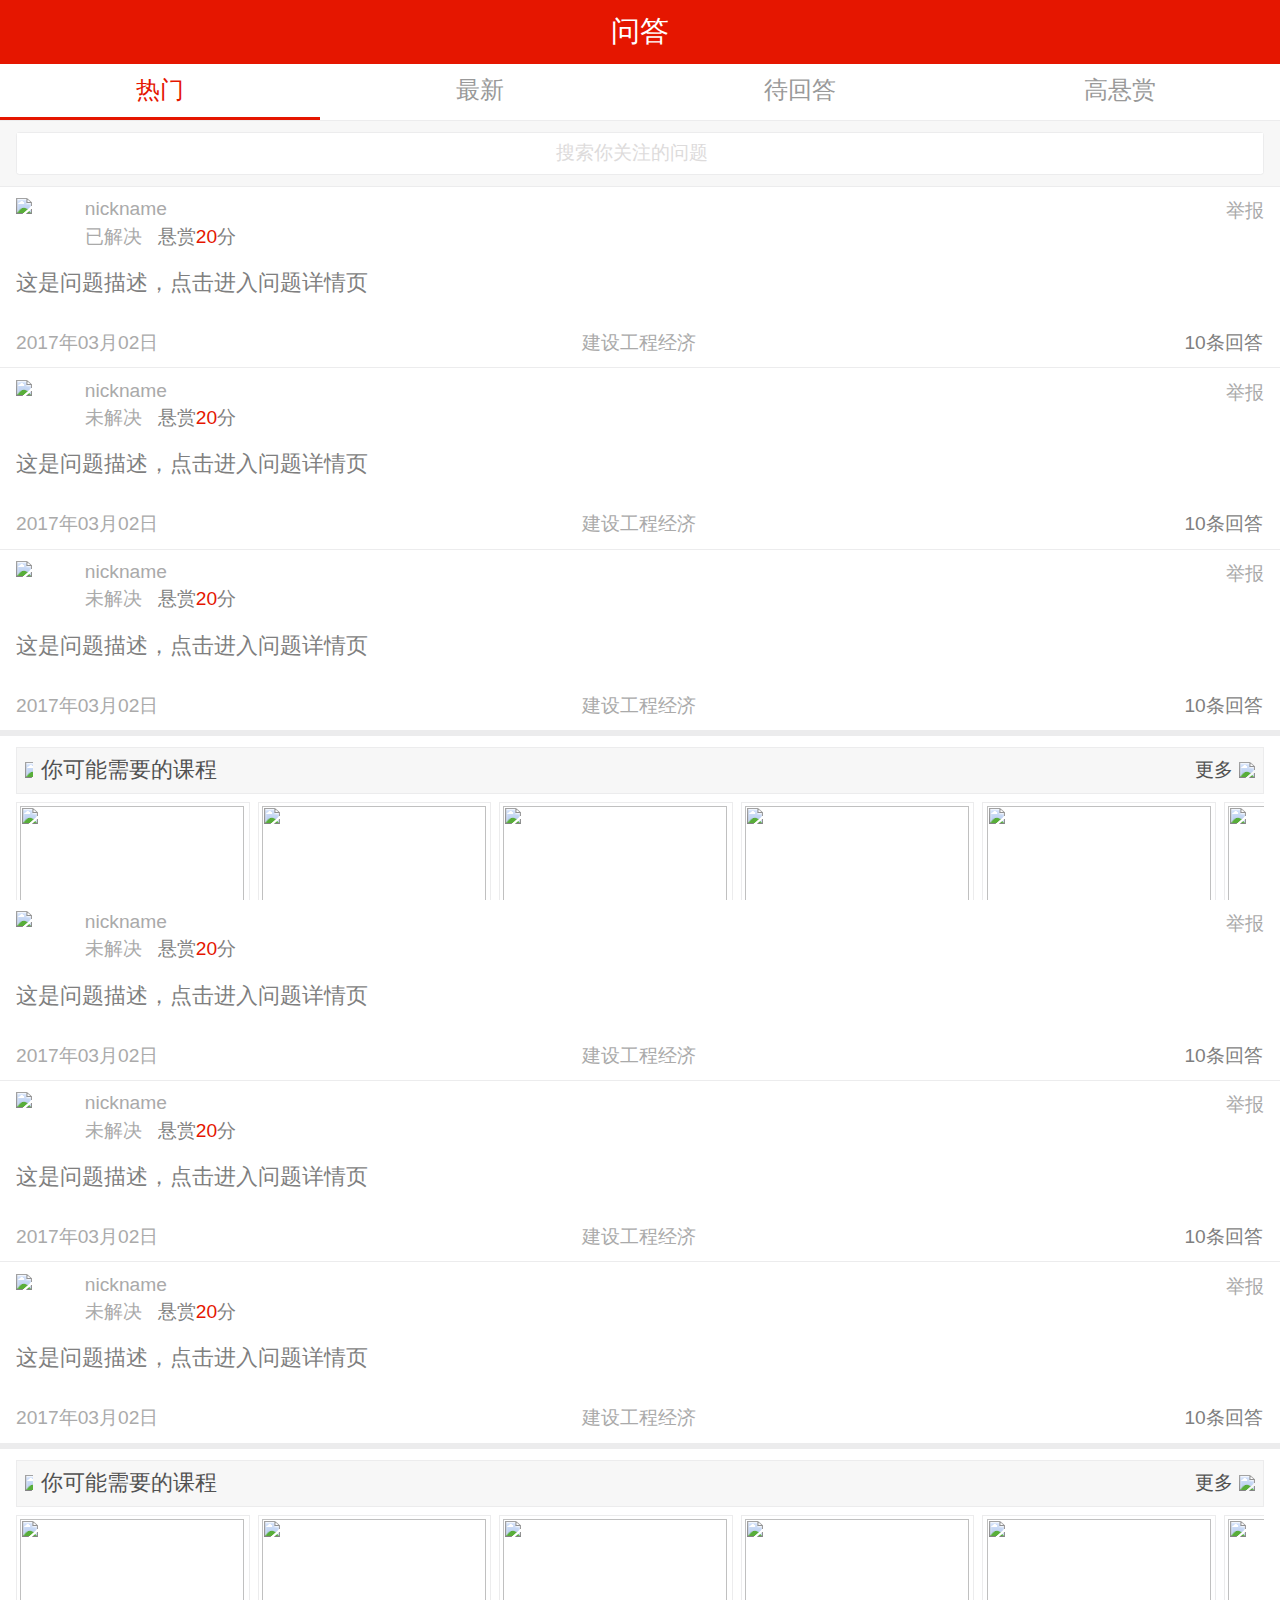
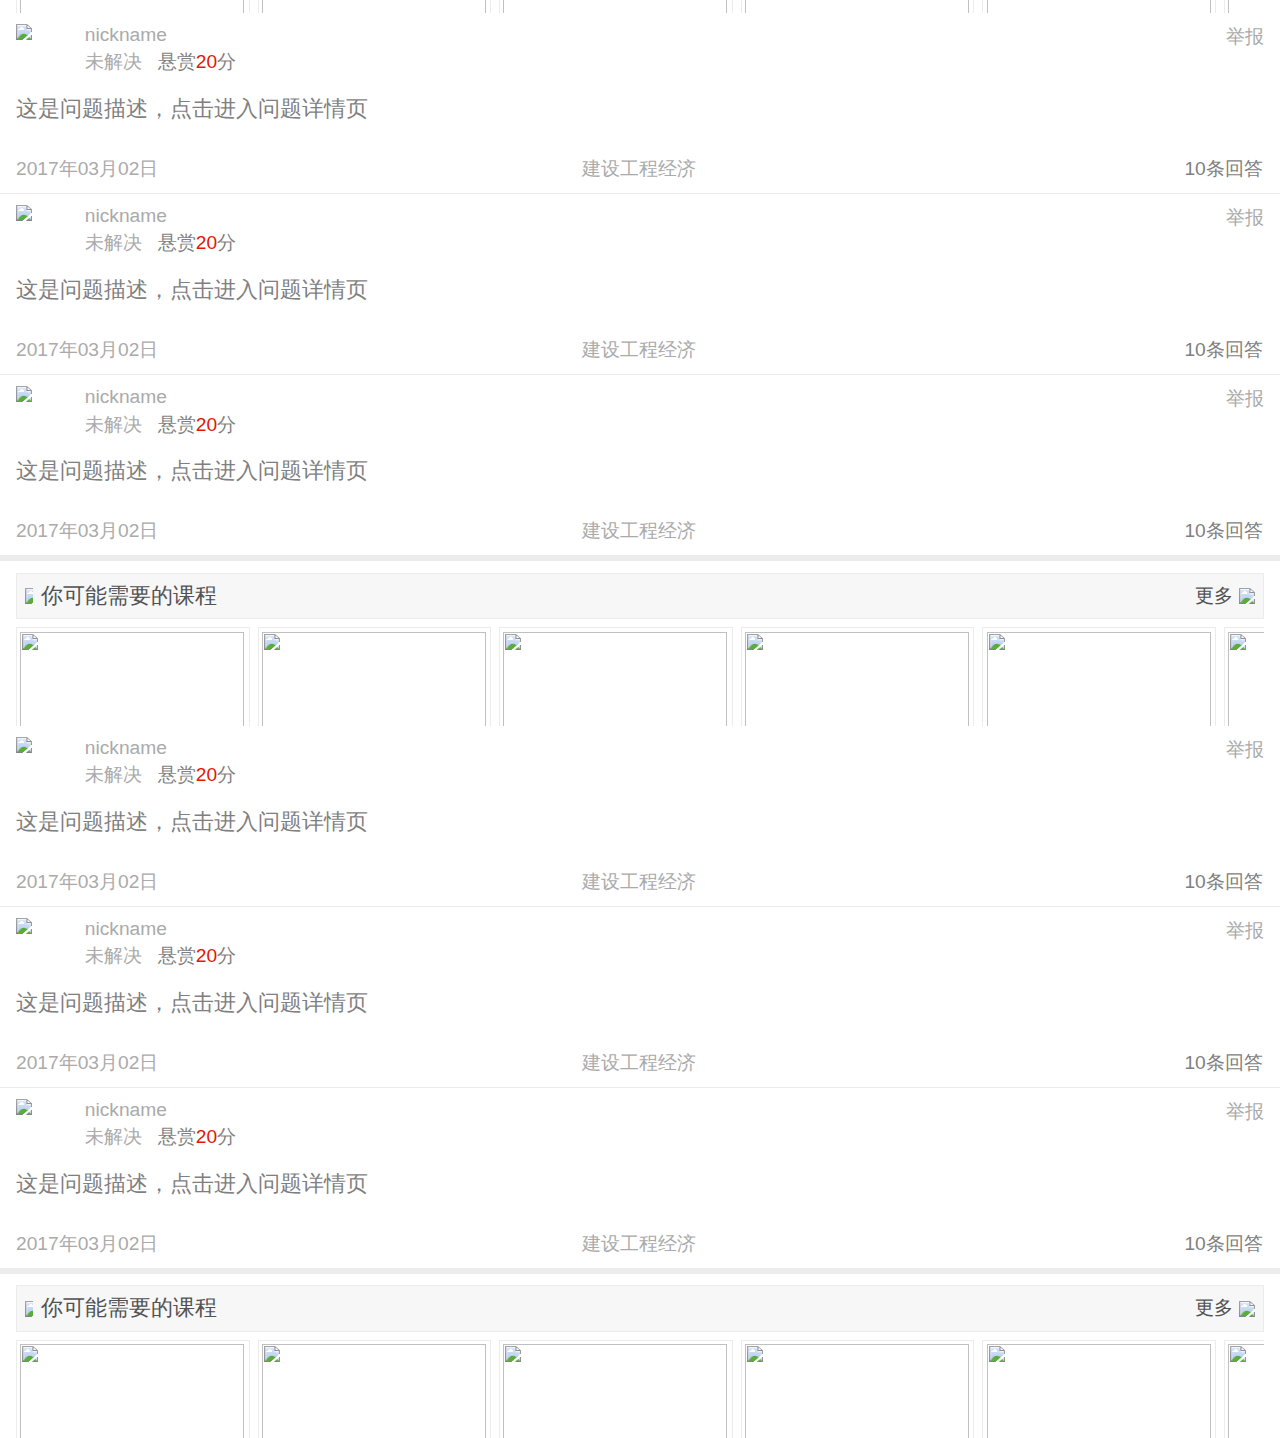
==== commit 83d95c55: "列表页上拉加载下拉刷新" ====
--- a/index.html
+++ b/index.html
@@ -17,17 +17,17 @@
 		<div class="main-box">
 		<div class="head-fixed">
 				<header>
-					<a href="#">
-						<div class="back"><i class="bg-icon"></i></div>
-					</a>
-					<span class="head-title">问答</span>
+				<div class="qa-headaer">
+					<a href="#" class="back"><i class="bg-icon"></i></a>
+					问答
 					<div class="more">
-						<!--有提示圆点-->
+						<!--提示圆点-->
 						<i class="bg-icon more-tips"></i>
-						<!--无提示圆点-->
+						<!--三点-->
 						<i class="bg-icon more-none"></i>
 					</div>
-				</header>
+				</div>
+			</header>
 				<div id="nav">
 					<ul class="clearfix">
 						<li class="active-nav">热门</li>
@@ -44,8 +44,6 @@
 				</div>
 			</div>
 		<div class="body">
-		<div class="frame">
-			<div class="slider">
 				<div class="box">
 						<div>
 							<div class="question-box">
@@ -1261,8 +1259,6 @@
 						</div>
 					
 				</div>
-			</div>
-		</div>
 		</div>
 		<div class="suspend">
 			<i class="bg-icon gotop"></i>
@@ -1285,10 +1281,12 @@
 		<div class="search-box">
 			<div class="head-fixed">
 				<header>
-						<div class="back"><i class="bg-icon"></i></div>
-					<span class="head-title">问答</span>
+				<div class="qa-headaer">
+					<a href="#" class="back"><i class="bg-icon"></i></a>
+					问答
 					<div class="search">搜索</div>
-				</header>
+				</div>
+			</header>
 				<div class="search-div">
 					<div>
 						<div class="clearfix">
@@ -1299,7 +1297,7 @@
 					</div>
 				</div>
 			</div>
-			<div class="search-slider">
+			<!--<div class="search-slider">
 			<div class="history-box">
 				<div class="history-head">历史记录</div>
 					<ul>
@@ -1307,7 +1305,7 @@
 						<li class="over-circle">这是一条记录这是一条记录这是一条记录这是一条记录这是一条记录这是一条记录这是一条记录这是一条记录这是一条记录</li>
 					</ul>
 			</div>
-			</div>
+			</div>-->
 		</div>
 	</body>
 <script type="text/javascript" src="js/index.js"></script>
--- a/css/common.css
+++ b/css/common.css
@@ -26,22 +26,25 @@
 }
 .body{
 	height: 100%;
-	width: 100%;
-	overflow-x: hidden;
-	overflow-y: auto;
-	padding-top: 12.7rem;
+	padding-top: 11.7rem;
 }
 /*头部*/
-header{
-	height: 5rem;
+.qa-headaer{
+	height: 4rem;
 	background-color: #e51600;
+	position: relative;
+	font-size: 1.8rem;
 	text-align: center;
+	color: #fff;
+	    display: flex;
+    align-items: center;
+    justify-content: center;
 }
 .back{
 	display: inline-block;
 	position: absolute;
 	left: 0;
-	height: 5rem;
+	height:100%;
 	width: 3.5rem;
 	text-align: left;
 }
@@ -49,32 +52,35 @@
 	background-position: -11.4rem -9rem;	
 	width: 0.9rem;
 	height: 1.7rem;
-	margin-left: 1.3rem;
-	margin-top: 1.7rem;
+	top: 50%;
+    left: 50%;
+    transform: translate(-50%,-50%);
 }
 .more{
 	display: inline-block;
 	position: absolute;
 	right: 0;
-	height: 5rem;
+	height: 100%;
 	width: 3.5rem;
 	text-align: right;
+	top: 0;
 }
 .more-tips{
-	width: 1.4rem;
-    height: 2.3rem;
-    background-position: -16.6rem -8.7rem;
-    right: 0;
-    margin-top: 1.3rem;
-    margin-right: 1.3rem;
-}
+	width: 0.7rem;
+    height: 0.7rem;
+    background-position: -17.4rem -8.7rem;
+    right: 21%;
+    top: 25%;
+}
+
 .more-none{
 	width: 0.7rem;
     height: 2.3rem;
     background-position: -16.6rem -8.7rem;
     right: 0;
-    margin-top: 1.3rem;
-    margin-right: 2rem;
+    top: 50%;
+    left: 50%;
+    transform: translate(-50%,-50%);
 }
 
 .bg-icon{
@@ -87,7 +93,10 @@
 .head-title{
 	font-size: 1.8rem;
 	color: #fff;
-	line-height: 5rem;
+	    position: absolute;
+    top: 50%;
+    left: 50%;
+    transform: translate(-50%,-50%);
 }
 /*悬浮窗*/
 .suspend{
@@ -111,8 +120,8 @@
 /*更多的半透明层*/
 .more-hide-dive{
 	position: fixed;
-	top:5rem;
-	right: 0.8rem;
+	top:4rem;
+	right: 0;
 	z-index: 19;
 	display: none;
 }
@@ -128,7 +137,7 @@
 	border-width: 1.1rem 1.2rem;
 	border-style: solid;
 	top: -1rem;
-    right: 0.5rem;
+    right: 0.6rem;
 }
 .more-list ul li{
 	line-height: 3.9rem;
@@ -255,12 +264,13 @@
 }
 .search{
 	display: inline-block;
-	line-height: 5rem;
 	color: #fff;
 	font-size: 1.5rem;
 	position: absolute;
 	right: 0;
 	margin-right: 1.3rem;
+	top:50%;
+	transform: translateY(-50%);
 }
 .search-div input{
 	width: 100%;
@@ -293,7 +303,7 @@
 	box-sizing: border-box;
 }
 .search-slider{	
-	margin-top: 9.3rem;	
+	margin-top: 8.3rem;	
 	width: 100%;
 	height: 100%;
 	overflow: scroll;
@@ -434,9 +444,4 @@
 	width: 14rem;
 	height:14rem;
 	margin: 0.2rem;
-}
-.frame{
-	width: 100%;
-	height: 100%;
-	overflow: hidden;
-}
+}--- a/css/index.css
+++ b/css/index.css
@@ -0,0 +1,29 @@
+/*筛选tab*/
+#nav{
+	background-color: #fff;
+	font-size: 1.5rem;
+}
+
+#nav ul li{
+	line-height: 3.3rem;
+	float: left;
+	width: 25%;
+	text-align: center;
+	color: #999;
+	border-bottom: 0.2rem solid #FFFFFF;
+}
+#nav ul li:active{
+	background-color: rgba(247,247,247,1);	
+	border-bottom: 0.2rem solid rgba(247,247,247,1);
+}
+#nav ul li.active-nav{
+	color: #E51600;
+	border-bottom: 0.2rem solid #E51600;
+}
+/*滑动层*/
+.box{
+	width:100%;
+	height: 100%;
+	float: left;
+	overflow-x: hidden;
+}
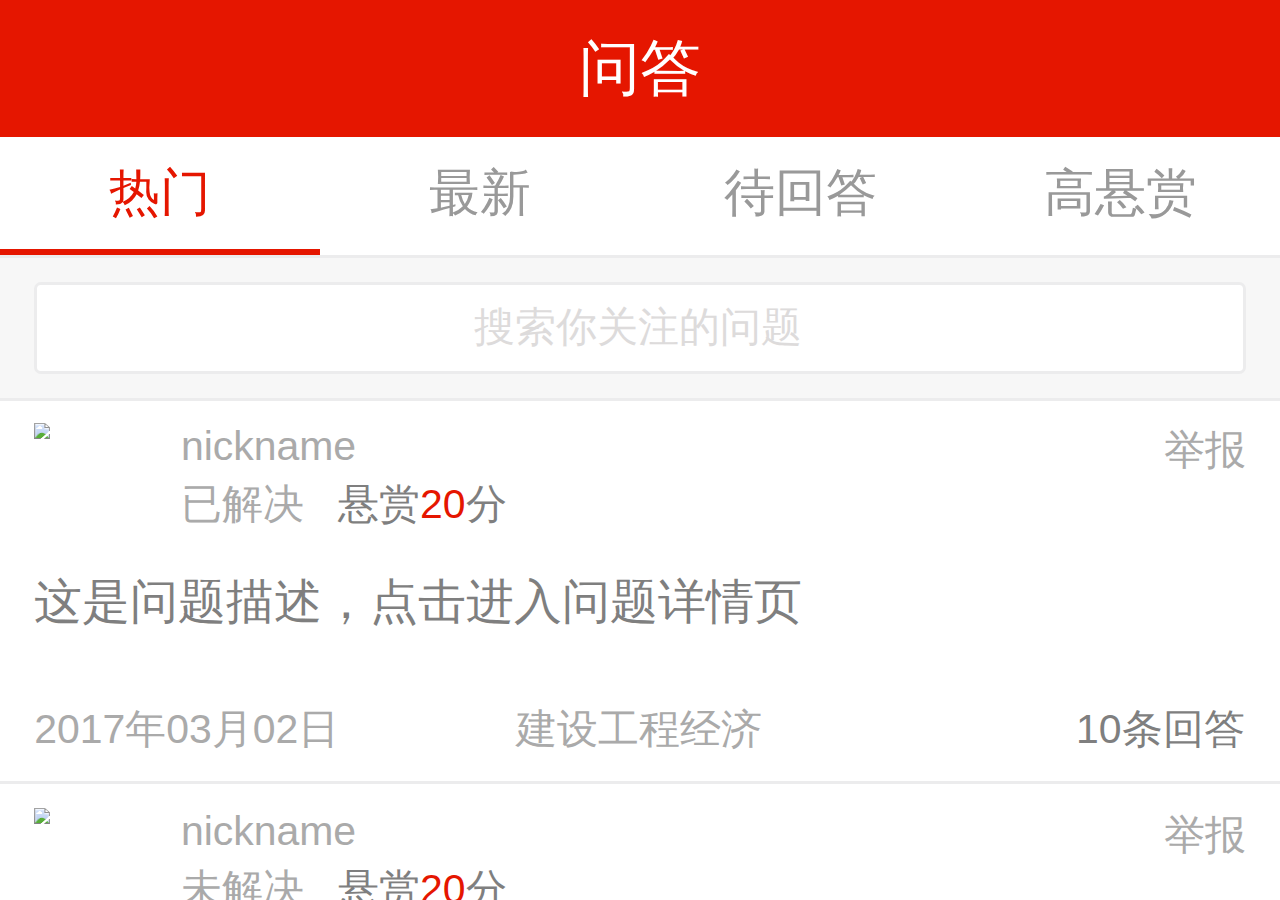
==== commit d613370e: "追问列表" ====
--- a/index.html
+++ b/index.html
@@ -5,12 +5,14 @@
 		<meta charset="utf-8" />
 		<meta name="viewport" content="width=device-width, initial-scale=1, maximum-scale=1, user-scalable=no">
 		<title></title>		
-		<script type="text/javascript" src="js/rem.js"></script>
-		<link rel="stylesheet" href="css/common.css" />
-		<link rel="stylesheet" href="css/index.css" />
+		<script type="text/javascript" src="js/qa-rem.js"></script>
+		<link rel="stylesheet" href="css/mui.min.css" />
+		<link rel="stylesheet" href="css/qa-common.css" />
+		<link rel="stylesheet" href="css/qa-index.css" />
 		<script type="text/javascript" src="js/zepto.js"></script>
-		<script type="text/javascript" src="js/zepto.gotop.js" ></script>
-		<script type="text/javascript" src="js/common.js" ></script>
+		<script type="text/javascript" src="js/mui.min.js" ></script>
+		<script type="text/javascript" src="js/qa-common.js" ></script>
+		<script type="text/javascript" src="js/qa-index.js"></script>
 	</head>
 
 	<body>
@@ -30,22 +32,26 @@
 			</header>
 				<div id="nav">
 					<ul class="clearfix">
-						<li class="active-nav">热门</li>
-						<li>最新</li>
-						<li>待回答</li>
-						<li>高悬赏</li>
+						<li class="active-nav" type="0">热门</li>
+						<li type="1">最新</li>
+						<li type="2">待回答</li>
+						<li type="3">高悬赏</li>
 					</ul>
 				</div>
 				<div class="search-div">
 					<div>
 							<i class="bg-icon"></i>
-							<input type="search" placeholder="搜索你关注的问题" />
+							<input type="search" placeholder="搜索你关注的问题"/>
 					</div>
 				</div>
+				
+				
+				
 			</div>
 		<div class="body">
-				<div class="box">
-						<div>
+				<div class="box mui-content mui-scroll-wrapper">
+					<div class="mui-scroll">
+						<div class="mui-table-view mui-table-view-chevron">
 							<div class="question-box">
 								<div class="head-box flex-box">
 									<div class="headpic">
@@ -103,13 +109,13 @@
 										<div class="color-7f">10条回答</div>
 								</div>
 							</div>
-						</div>
+						
 						<div class="course-div">
 							<div class="course-head">
-								<img src="img/arrows.png" class="arrow" style="display: inline;" />
+								<img src="img/qa-arrows.png" class="arrow" style="display: inline;" />
 								<span class="course-head-title">你可能需要的课程</span>
 								<a href="#">
-									<span class="course-more">更多</span><img src="img/more.png" class="course-img-more" style="display: inline;" />
+									<span class="course-more">更多</span><img src="img/qa-more.png" class="course-img-more" style="display: inline;" />
 								</a>
 							</div>
 							<div class="course-wrap">
@@ -166,71 +172,71 @@
 								</div>
 							</div>
 						</div>
-						<div>
-							<div class="question-box">
-								<div class="head-box flex-box">
-									<div class="headpic">
-										<img src="img/headpic.png" width="100%" />
-									</div>
-									<div class="head-text">
-										<div class="nickname">nickname</div>
-										<div class="status"><span>未解决</span><span class="reward color-7f">悬赏<span class="score">20</span>分</span>
-										</div>
-									</div>
-									<div class="report">举报</div>
-								</div>
-								<p class="color-7f">这是问题描述，点击进入问题详情页</p>
-								<div class="bottom-box clearfix">
-										<div>2017年03月02日</div>
-										<div>建设工程经济</div>
-										<div class="color-7f">10条回答</div>
-								</div>
-							</div>
-							<div class="question-box">
-								<div class="head-box flex-box">
-									<div class="headpic">
-										<img src="img/headpic.png" width="100%" />
-									</div>
-									<div class="head-text">
-										<div class="nickname">nickname</div>
-										<div class="status"><span>未解决</span><span class="reward color-7f">悬赏<span class="score">20</span>分</span>
-										</div>
-									</div>
-									<div class="report">举报</div>
-								</div>
-								<p class="color-7f">这是问题描述，点击进入问题详情页</p>
-								<div class="bottom-box clearfix">
-										<div>2017年03月02日</div>
-										<div>建设工程经济</div>
-										<div class="color-7f">10条回答</div>
-								</div>
-							</div>
-							<div class="question-box">
-								<div class="head-box flex-box">
-									<div class="headpic">
-										<img src="img/headpic.png" width="100%" />
-									</div>
-									<div class="head-text">
-										<div class="nickname">nickname</div>
-										<div class="status"><span>未解决</span><span class="reward color-7f">悬赏<span class="score">20</span>分</span>
-										</div>
-									</div>
-									<div class="report">举报</div>
-								</div>
-								<p class="color-7f">这是问题描述，点击进入问题详情页</p>
-								<div class="bottom-box clearfix">
-										<div>2017年03月02日</div>
-										<div>建设工程经济</div>
-										<div class="color-7f">10条回答</div>
-								</div>
-							</div>
-						</div>
+						
+							<div class="question-box">
+								<div class="head-box flex-box">
+									<div class="headpic">
+										<img src="img/headpic.png" width="100%" />
+									</div>
+									<div class="head-text">
+										<div class="nickname">nickname</div>
+										<div class="status"><span>未解决</span><span class="reward color-7f">悬赏<span class="score">20</span>分</span>
+										</div>
+									</div>
+									<div class="report">举报</div>
+								</div>
+								<p class="color-7f">这是问题描述，点击进入问题详情页</p>
+								<div class="bottom-box clearfix">
+										<div>2017年03月02日</div>
+										<div>建设工程经济</div>
+										<div class="color-7f">10条回答</div>
+								</div>
+							</div>
+							<div class="question-box">
+								<div class="head-box flex-box">
+									<div class="headpic">
+										<img src="img/headpic.png" width="100%" />
+									</div>
+									<div class="head-text">
+										<div class="nickname">nickname</div>
+										<div class="status"><span>未解决</span><span class="reward color-7f">悬赏<span class="score">20</span>分</span>
+										</div>
+									</div>
+									<div class="report">举报</div>
+								</div>
+								<p class="color-7f">这是问题描述，点击进入问题详情页</p>
+								<div class="bottom-box clearfix">
+										<div>2017年03月02日</div>
+										<div>建设工程经济</div>
+										<div class="color-7f">10条回答</div>
+								</div>
+							</div>
+							<div class="question-box">
+								<div class="head-box flex-box">
+									<div class="headpic">
+										<img src="img/headpic.png" width="100%" />
+									</div>
+									<div class="head-text">
+										<div class="nickname">nickname</div>
+										<div class="status"><span>未解决</span><span class="reward color-7f">悬赏<span class="score">20</span>分</span>
+										</div>
+									</div>
+									<div class="report">举报</div>
+								</div>
+								<p class="color-7f">这是问题描述，点击进入问题详情页</p>
+								<div class="bottom-box clearfix">
+										<div>2017年03月02日</div>
+										<div>建设工程经济</div>
+										<div class="color-7f">10条回答</div>
+								</div>
+							</div>
+						
 						<div class="course-div">
 							<div class="course-head">
-								<img src="img/arrows.png" class="arrow" style="display: inline;" />
+								<img src="img/qa-arrows.png" class="arrow" style="display: inline;" />
 								<span class="course-head-title">你可能需要的图书</span>
 								<a href="#">
-									<span class="course-more">更多</span><img src="img/more.png" class="course-img-more" style="display: inline;" />
+									<span class="course-more">更多</span><img src="img/qa-more.png" class="course-img-more" style="display: inline;" />
 								</a>
 							</div>
 							<div class="course-wrap">
@@ -287,978 +293,69 @@
 								</div>
 							</div>
 						</div>
-						<div>
-							<div class="question-box">
-								<div class="head-box flex-box">
-									<div class="headpic">
-										<img src="img/headpic.png" width="100%" />
-									</div>
-									<div class="head-text">
-										<div class="nickname">nickname</div>
-										<div class="status"><span>未解决</span><span class="reward color-7f">悬赏<span class="score">20</span>分</span>
-										</div>
-									</div>
-									<div class="report">举报</div>
-								</div>
-								<p class="color-7f">这是问题描述，点击进入问题详情页</p>
-								<div class="bottom-box clearfix">
-										<div>2017年03月02日</div>
-										<div>建设工程经济</div>
-										<div class="color-7f">10条回答</div>
-								</div>
-							</div>
-							<div class="question-box">
-								<div class="head-box flex-box">
-									<div class="headpic">
-										<img src="img/headpic.png" width="100%" />
-									</div>
-									<div class="head-text">
-										<div class="nickname">nickname</div>
-										<div class="status"><span>未解决</span><span class="reward color-7f">悬赏<span class="score">20</span>分</span>
-										</div>
-									</div>
-									<div class="report">举报</div>
-								</div>
-								<p class="color-7f">这是问题描述，点击进入问题详情页</p>
-								<div class="bottom-box clearfix">
-										<div>2017年03月02日</div>
-										<div>建设工程经济</div>
-										<div class="color-7f">10条回答</div>
-								</div>
-							</div>
-							<div class="question-box">
-								<div class="head-box flex-box">
-									<div class="headpic">
-										<img src="img/headpic.png" width="100%" />
-									</div>
-									<div class="head-text">
-										<div class="nickname">nickname</div>
-										<div class="status"><span>未解决</span><span class="reward color-7f">悬赏<span class="score">20</span>分</span>
-										</div>
-									</div>
-									<div class="report">举报</div>
-								</div>
-								<p class="color-7f">这是问题描述，点击进入问题详情页</p>
-								<div class="bottom-box clearfix">
-										<div>2017年03月02日</div>
-										<div>建设工程经济</div>
-										<div class="color-7f">10条回答</div>
-								</div>
-							</div>
-						</div>
-					
-				</div>
-				<div class="box">
-						<div>
-							<div class="question-box">
-								<div class="head-box flex-box">
-									<div class="headpic">
-										<img src="img/headpic.png" width="100%" />
-									</div>
-									<div class="head-text">
-										<div class="nickname">nickname</div>
-										<div class="status"><span>未解决</span><span class="reward color-7f">悬赏<span class="score">20</span>分</span>
-										</div>
-									</div>
-									<div class="report">举报</div>
-								</div>
-								<p class="color-7f">这是问题描述，点击进入问题详情页</p>
-								<div class="bottom-box clearfix">
-										<div>2017年03月02日</div>
-										<div>建设工程经济</div>
-										<div class="color-7f">10条回答</div>
-								</div>
-							</div>
-							<div class="question-box">
-								<div class="head-box flex-box">
-									<div class="headpic">
-										<img src="img/headpic.png" width="100%" />
-									</div>
-									<div class="head-text">
-										<div class="nickname">nickname</div>
-										<div class="status"><span>未解决</span><span class="reward color-7f">悬赏<span class="score">20</span>分</span>
-										</div>
-									</div>
-									<div class="report">举报</div>
-								</div>
-								<p class="color-7f">这是问题描述，点击进入问题详情页</p>
-								<div class="bottom-box clearfix">
-										<div>2017年03月02日</div>
-										<div>建设工程经济</div>
-										<div class="color-7f">10条回答</div>
-								</div>
-							</div>
-							<div class="question-box">
-								<div class="head-box flex-box">
-									<div class="headpic">
-										<img src="img/headpic.png" width="100%" />
-									</div>
-									<div class="head-text">
-										<div class="nickname">nickname</div>
-										<div class="status"><span>未解决</span><span class="reward color-7f">悬赏<span class="score">20</span>分</span>
-										</div>
-									</div>
-									<div class="report">举报</div>
-								</div>
-								<p class="color-7f">这是问题描述，点击进入问题详情页</p>
-								<div class="bottom-box clearfix">
-										<div>2017年03月02日</div>
-										<div>建设工程经济</div>
-										<div class="color-7f">10条回答</div>
-								</div>
-							</div>
-						</div>
-						<div class="course-div">
-							<div class="course-head">
-								<img src="img/arrows.png" class="arrow" style="display: inline;" />
-								<span class="course-head-title">你可能需要的课程</span>
-								<a href="#">
-									<span class="course-more">更多</span><img src="img/more.png" class="course-img-more" style="display: inline;" />
-								</a>
-							</div>
-							<div class="course-wrap">
-								<div style="width: 90.6rem;height: 12.6rem;">
-									<!--此值为15.1*推荐课程数+0.03，套页面时可修改，目前是6个-->
-									<div class="course-box">
-										<a href="#">
-											<div class="course-img">
-												<img src="img/feng.png" />
-											</div>
-											<p class="overtwo-circle">这这是课程名称</p>
-										</a>
-									</div>
-									<div class="course-box">
-										<a href="#">
-											<div class="course-img">
-												<img src="img/feng.png" />
-											</div>
-											<p class="overtwo-circle">这是课程名称</p>
-										</a>
-									</div>
-									<div class="course-box">
-										<a href="#">
-											<div class="course-img">
-												<img src="img/feng.png" />
-											</div>
-											<p class="overtwo-circle">这是课程名称</p>
-										</a>
-									</div>
-									<div class="course-box">
-										<a href="#">
-											<div class="course-img">
-												<img src="img/feng.png" />
-											</div>
-											<p class="overtwo-circle">这是课程名称</p>
-										</a>
-									</div>
-									<div class="course-box">
-										<a href="#">
-											<div class="course-img">
-												<img src="img/feng.png" />
-											</div>
-											<p class="overtwo-circle">这是课程名称</p>
-										</a>
-									</div>
-									<div class="course-box">
-										<a href="#">
-											<div class="course-img">
-												<img src="img/feng.png" />
-											</div>
-											<p class="overtwo-circle">这是课程名称</p>
-										</a>
-									</div>
-								</div>
-							</div>
-						</div>
-						<div>
-							<div class="question-box">
-								<div class="head-box flex-box">
-									<div class="headpic">
-										<img src="img/headpic.png" width="100%" />
-									</div>
-									<div class="head-text">
-										<div class="nickname">nickname</div>
-										<div class="status"><span>未解决</span><span class="reward color-7f">悬赏<span class="score">20</span>分</span>
-										</div>
-									</div>
-									<div class="report">举报</div>
-								</div>
-								<p class="color-7f">这是问题描述，点击进入问题详情页</p>
-								<div class="bottom-box clearfix">
-										<div>2017年03月02日</div>
-										<div>建设工程经济</div>
-										<div class="color-7f">10条回答</div>
-								</div>
-							</div>
-							<div class="question-box">
-								<div class="head-box flex-box">
-									<div class="headpic">
-										<img src="img/headpic.png" width="100%" />
-									</div>
-									<div class="head-text">
-										<div class="nickname">nickname</div>
-										<div class="status"><span>未解决</span><span class="reward color-7f">悬赏<span class="score">20</span>分</span>
-										</div>
-									</div>
-									<div class="report">举报</div>
-								</div>
-								<p class="color-7f">这是问题描述，点击进入问题详情页</p>
-								<div class="bottom-box clearfix">
-										<div>2017年03月02日</div>
-										<div>建设工程经济</div>
-										<div class="color-7f">10条回答</div>
-								</div>
-							</div>
-							<div class="question-box">
-								<div class="head-box flex-box">
-									<div class="headpic">
-										<img src="img/headpic.png" width="100%" />
-									</div>
-									<div class="head-text">
-										<div class="nickname">nickname</div>
-										<div class="status"><span>未解决</span><span class="reward color-7f">悬赏<span class="score">20</span>分</span>
-										</div>
-									</div>
-									<div class="report">举报</div>
-								</div>
-								<p class="color-7f">这是问题描述，点击进入问题详情页</p>
-								<div class="bottom-box clearfix">
-										<div>2017年03月02日</div>
-										<div>建设工程经济</div>
-										<div class="color-7f">10条回答</div>
-								</div>
-							</div>
-						</div>
-						<div class="course-div">
-							<div class="course-head">
-								<img src="img/arrows.png" class="arrow" style="display: inline;" />
-								<span class="course-head-title">你可能需要的图书</span>
-								<a href="#">
-									<span class="course-more">更多</span><img src="img/more.png" class="course-img-more" style="display: inline;" />
-								</a>
-							</div>
-							<div class="course-wrap">
-								<div style="width: 90.6rem;height: 18.8rem;">
-									<!--此值为15.1*推荐课程数+0.01，套页面时可修改，目前是6个-->
-									<div class="course-box">
-										<a href="#">
-											<div class="book-img">
-												<img src="img/bookimg.png" />
-											</div>
-											<p class="overtwo-circle">这是图书名称</p>
-										</a>
-									</div>
-									<div class="course-box">
-										<a href="#">
-											<div class="book-img">
-												<img src="img/bookimg.png" />
-											</div>
-											<p class="overtwo-circle">这是图书名称</p>
-										</a>
-									</div>
-									<div class="course-box">
-										<a href="#">
-											<div class="book-img">
-												<img src="img/bookimg.png" />
-											</div>
-											<p class="overtwo-circle">这是图书名称</p>
-										</a>
-									</div>
-									<div class="course-box">
-										<a href="#">
-											<div class="book-img">
-												<img src="img/bookimg.png" />
-											</div>
-											<p class="overtwo-circle">这是图书名称这是图书</p>
-										</a>
-									</div>
-									<div class="course-box">
-										<a href="#">
-											<div class="book-img">
-												<img src="img/bookimg.png" />
-											</div>
-											<p class="overtwo-circle">这是图书名称</p>
-										</a>
-									</div>
-									<div class="course-box">
-										<a href="#">
-											<div class="book-img">
-												<img src="img/bookimg.png" />
-											</div>
-											<p class="overtwo-circle">这是图书名称</p>
-										</a>
-									</div>
-								</div>
-							</div>
-						</div>
-						<div>
-							<div class="question-box">
-								<div class="head-box flex-box">
-									<div class="headpic">
-										<img src="img/headpic.png" width="100%" />
-									</div>
-									<div class="head-text">
-										<div class="nickname">nickname</div>
-										<div class="status"><span>未解决</span><span class="reward color-7f">悬赏<span class="score">20</span>分</span>
-										</div>
-									</div>
-									<div class="report">举报</div>
-								</div>
-								<p class="color-7f">这是问题描述，点击进入问题详情页</p>
-								<div class="bottom-box clearfix">
-										<div>2017年03月02日</div>
-										<div>建设工程经济</div>
-										<div class="color-7f">10条回答</div>
-								</div>
-							</div>
-							<div class="question-box">
-								<div class="head-box flex-box">
-									<div class="headpic">
-										<img src="img/headpic.png" width="100%" />
-									</div>
-									<div class="head-text">
-										<div class="nickname">nickname</div>
-										<div class="status"><span>未解决</span><span class="reward color-7f">悬赏<span class="score">20</span>分</span>
-										</div>
-									</div>
-									<div class="report">举报</div>
-								</div>
-								<p class="color-7f">这是问题描述，点击进入问题详情页</p>
-								<div class="bottom-box clearfix">
-										<div>2017年03月02日</div>
-										<div>建设工程经济</div>
-										<div class="color-7f">10条回答</div>
-								</div>
-							</div>
-							<div class="question-box">
-								<div class="head-box flex-box">
-									<div class="headpic">
-										<img src="img/headpic.png" width="100%" />
-									</div>
-									<div class="head-text">
-										<div class="nickname">nickname</div>
-										<div class="status"><span>未解决</span><span class="reward color-7f">悬赏<span class="score">20</span>分</span>
-										</div>
-									</div>
-									<div class="report">举报</div>
-								</div>
-								<p class="color-7f">这是问题描述，点击进入问题详情页</p>
-								<div class="bottom-box clearfix">
-										<div>2017年03月02日</div>
-										<div>建设工程经济</div>
-										<div class="color-7f">10条回答</div>
-								</div>
-							</div>
-						</div>
-					
-				</div>
-				<div class="box">
-						<div>
-							<div class="question-box">
-								<div class="head-box flex-box">
-									<div class="headpic">
-										<img src="img/headpic.png" width="100%" />
-									</div>
-									<div class="head-text">
-										<div class="nickname">nickname</div>
-										<div class="status"><span>未解决</span><span class="reward color-7f">悬赏<span class="score">20</span>分</span>
-										</div>
-									</div>
-									<div class="report">举报</div>
-								</div>
-								<p class="color-7f">这是问题描述，点击进入问题详情页</p>
-								<div class="bottom-box clearfix">
-										<div>2017年03月02日</div>
-										<div>建设工程经济</div>
-										<div class="color-7f">10条回答</div>
-								</div>
-							</div>
-							<div class="question-box">
-								<div class="head-box flex-box">
-									<div class="headpic">
-										<img src="img/headpic.png" width="100%" />
-									</div>
-									<div class="head-text">
-										<div class="nickname">nickname</div>
-										<div class="status"><span>未解决</span><span class="reward color-7f">悬赏<span class="score">20</span>分</span>
-										</div>
-									</div>
-									<div class="report">举报</div>
-								</div>
-								<p class="color-7f">这是问题描述，点击进入问题详情页</p>
-								<div class="bottom-box clearfix">
-										<div>2017年03月02日</div>
-										<div>建设工程经济</div>
-										<div class="color-7f">10条回答</div>
-								</div>
-							</div>
-							<div class="question-box">
-								<div class="head-box flex-box">
-									<div class="headpic">
-										<img src="img/headpic.png" width="100%" />
-									</div>
-									<div class="head-text">
-										<div class="nickname">nickname</div>
-										<div class="status"><span>未解决</span><span class="reward color-7f">悬赏<span class="score">20</span>分</span>
-										</div>
-									</div>
-									<div class="report">举报</div>
-								</div>
-								<p class="color-7f">这是问题描述，点击进入问题详情页</p>
-								<div class="bottom-box clearfix">
-										<div>2017年03月02日</div>
-										<div>建设工程经济</div>
-										<div class="color-7f">10条回答</div>
-								</div>
-							</div>
-						</div>
-						<div class="course-div">
-							<div class="course-head">
-								<img src="img/arrows.png" class="arrow" style="display: inline;" />
-								<span class="course-head-title">你可能需要的课程</span>
-								<a href="#">
-									<span class="course-more">更多</span><img src="img/more.png" class="course-img-more" style="display: inline;" />
-								</a>
-							</div>
-							<div class="course-wrap">
-								<div style="width: 90.6rem;height: 12.6rem;">
-									<!--此值为15.1*推荐课程数+0.03，套页面时可修改，目前是6个-->
-									<div class="course-box">
-										<a href="#">
-											<div class="course-img">
-												<img src="img/feng.png" />
-											</div>
-											<p class="overtwo-circle">这这是课程名称</p>
-										</a>
-									</div>
-									<div class="course-box">
-										<a href="#">
-											<div class="course-img">
-												<img src="img/feng.png" />
-											</div>
-											<p class="overtwo-circle">这是课程名称</p>
-										</a>
-									</div>
-									<div class="course-box">
-										<a href="#">
-											<div class="course-img">
-												<img src="img/feng.png" />
-											</div>
-											<p class="overtwo-circle">这是课程名称</p>
-										</a>
-									</div>
-									<div class="course-box">
-										<a href="#">
-											<div class="course-img">
-												<img src="img/feng.png" />
-											</div>
-											<p class="overtwo-circle">这是课程名称</p>
-										</a>
-									</div>
-									<div class="course-box">
-										<a href="#">
-											<div class="course-img">
-												<img src="img/feng.png" />
-											</div>
-											<p class="overtwo-circle">这是课程名称</p>
-										</a>
-									</div>
-									<div class="course-box">
-										<a href="#">
-											<div class="course-img">
-												<img src="img/feng.png" />
-											</div>
-											<p class="overtwo-circle">这是课程名称</p>
-										</a>
-									</div>
-								</div>
-							</div>
-						</div>
-						<div>
-							<div class="question-box">
-								<div class="head-box flex-box">
-									<div class="headpic">
-										<img src="img/headpic.png" width="100%" />
-									</div>
-									<div class="head-text">
-										<div class="nickname">nickname</div>
-										<div class="status"><span>未解决</span><span class="reward color-7f">悬赏<span class="score">20</span>分</span>
-										</div>
-									</div>
-									<div class="report">举报</div>
-								</div>
-								<p class="color-7f">这是问题描述，点击进入问题详情页</p>
-								<div class="bottom-box clearfix">
-										<div>2017年03月02日</div>
-										<div>建设工程经济</div>
-										<div class="color-7f">10条回答</div>
-								</div>
-							</div>
-							<div class="question-box">
-								<div class="head-box flex-box">
-									<div class="headpic">
-										<img src="img/headpic.png" width="100%" />
-									</div>
-									<div class="head-text">
-										<div class="nickname">nickname</div>
-										<div class="status"><span>未解决</span><span class="reward color-7f">悬赏<span class="score">20</span>分</span>
-										</div>
-									</div>
-									<div class="report">举报</div>
-								</div>
-								<p class="color-7f">这是问题描述，点击进入问题详情页</p>
-								<div class="bottom-box clearfix">
-										<div>2017年03月02日</div>
-										<div>建设工程经济</div>
-										<div class="color-7f">10条回答</div>
-								</div>
-							</div>
-							<div class="question-box">
-								<div class="head-box flex-box">
-									<div class="headpic">
-										<img src="img/headpic.png" width="100%" />
-									</div>
-									<div class="head-text">
-										<div class="nickname">nickname</div>
-										<div class="status"><span>未解决</span><span class="reward color-7f">悬赏<span class="score">20</span>分</span>
-										</div>
-									</div>
-									<div class="report">举报</div>
-								</div>
-								<p class="color-7f">这是问题描述，点击进入问题详情页</p>
-								<div class="bottom-box clearfix">
-										<div>2017年03月02日</div>
-										<div>建设工程经济</div>
-										<div class="color-7f">10条回答</div>
-								</div>
-							</div>
-						</div>
-						<div class="course-div">
-							<div class="course-head">
-								<img src="img/arrows.png" class="arrow" style="display: inline;" />
-								<span class="course-head-title">你可能需要的图书</span>
-								<a href="#">
-									<span class="course-more">更多</span><img src="img/more.png" class="course-img-more" style="display: inline;" />
-								</a>
-							</div>
-							<div class="course-wrap">
-								<div style="width: 90.6rem;height: 18.8rem;">
-									<!--此值为15.1*推荐课程数+0.01，套页面时可修改，目前是6个-->
-									<div class="course-box">
-										<a href="#">
-											<div class="book-img">
-												<img src="img/bookimg.png" />
-											</div>
-											<p class="overtwo-circle">这是图书名称</p>
-										</a>
-									</div>
-									<div class="course-box">
-										<a href="#">
-											<div class="book-img">
-												<img src="img/bookimg.png" />
-											</div>
-											<p class="overtwo-circle">这是图书名称</p>
-										</a>
-									</div>
-									<div class="course-box">
-										<a href="#">
-											<div class="book-img">
-												<img src="img/bookimg.png" />
-											</div>
-											<p class="overtwo-circle">这是图书名称</p>
-										</a>
-									</div>
-									<div class="course-box">
-										<a href="#">
-											<div class="book-img">
-												<img src="img/bookimg.png" />
-											</div>
-											<p class="overtwo-circle">这是图书名称这是图书</p>
-										</a>
-									</div>
-									<div class="course-box">
-										<a href="#">
-											<div class="book-img">
-												<img src="img/bookimg.png" />
-											</div>
-											<p class="overtwo-circle">这是图书名称</p>
-										</a>
-									</div>
-									<div class="course-box">
-										<a href="#">
-											<div class="book-img">
-												<img src="img/bookimg.png" />
-											</div>
-											<p class="overtwo-circle">这是图书名称</p>
-										</a>
-									</div>
-								</div>
-							</div>
-						</div>
-						<div>
-							<div class="question-box">
-								<div class="head-box flex-box">
-									<div class="headpic">
-										<img src="img/headpic.png" width="100%" />
-									</div>
-									<div class="head-text">
-										<div class="nickname">nickname</div>
-										<div class="status"><span>未解决</span><span class="reward color-7f">悬赏<span class="score">20</span>分</span>
-										</div>
-									</div>
-									<div class="report">举报</div>
-								</div>
-								<p class="color-7f">这是问题描述，点击进入问题详情页</p>
-								<div class="bottom-box clearfix">
-										<div>2017年03月02日</div>
-										<div>建设工程经济</div>
-										<div class="color-7f">10条回答</div>
-								</div>
-							</div>
-							<div class="question-box">
-								<div class="head-box flex-box">
-									<div class="headpic">
-										<img src="img/headpic.png" width="100%" />
-									</div>
-									<div class="head-text">
-										<div class="nickname">nickname</div>
-										<div class="status"><span>未解决</span><span class="reward color-7f">悬赏<span class="score">20</span>分</span>
-										</div>
-									</div>
-									<div class="report">举报</div>
-								</div>
-								<p class="color-7f">这是问题描述，点击进入问题详情页</p>
-								<div class="bottom-box clearfix">
-										<div>2017年03月02日</div>
-										<div>建设工程经济</div>
-										<div class="color-7f">10条回答</div>
-								</div>
-							</div>
-							<div class="question-box">
-								<div class="head-box flex-box">
-									<div class="headpic">
-										<img src="img/headpic.png" width="100%" />
-									</div>
-									<div class="head-text">
-										<div class="nickname">nickname</div>
-										<div class="status"><span>未解决</span><span class="reward color-7f">悬赏<span class="score">20</span>分</span>
-										</div>
-									</div>
-									<div class="report">举报</div>
-								</div>
-								<p class="color-7f">这是问题描述，点击进入问题详情页</p>
-								<div class="bottom-box clearfix">
-										<div>2017年03月02日</div>
-										<div>建设工程经济</div>
-										<div class="color-7f">10条回答</div>
-								</div>
-							</div>
-						</div>
-				</div>
-				<div class="box">
-						<div>
-							<div class="question-box">
-								<div class="head-box flex-box">
-									<div class="headpic">
-										<img src="img/headpic.png" width="100%" />
-									</div>
-									<div class="head-text">
-										<div class="nickname">nickname</div>
-										<div class="status"><span>未解决</span><span class="reward color-7f">悬赏<span class="score">20</span>分</span>
-										</div>
-									</div>
-									<div class="report">举报</div>
-								</div>
-								<p class="color-7f">这是问题描述，点击进入问题详情页</p>
-								<div class="bottom-box clearfix">
-										<div>2017年03月02日</div>
-										<div>建设工程经济</div>
-										<div class="color-7f">10条回答</div>
-								</div>
-							</div>
-							<div class="question-box">
-								<div class="head-box flex-box">
-									<div class="headpic">
-										<img src="img/headpic.png" width="100%" />
-									</div>
-									<div class="head-text">
-										<div class="nickname">nickname</div>
-										<div class="status"><span>未解决</span><span class="reward color-7f">悬赏<span class="score">20</span>分</span>
-										</div>
-									</div>
-									<div class="report">举报</div>
-								</div>
-								<p class="color-7f">这是问题描述，点击进入问题详情页</p>
-								<div class="bottom-box clearfix">
-										<div>2017年03月02日</div>
-										<div>建设工程经济</div>
-										<div class="color-7f">10条回答</div>
-								</div>
-							</div>
-							<div class="question-box">
-								<div class="head-box flex-box">
-									<div class="headpic">
-										<img src="img/headpic.png" width="100%" />
-									</div>
-									<div class="head-text">
-										<div class="nickname">nickname</div>
-										<div class="status"><span>未解决</span><span class="reward color-7f">悬赏<span class="score">20</span>分</span>
-										</div>
-									</div>
-									<div class="report">举报</div>
-								</div>
-								<p class="color-7f">这是问题描述，点击进入问题详情页</p>
-								<div class="bottom-box clearfix">
-										<div>2017年03月02日</div>
-										<div>建设工程经济</div>
-										<div class="color-7f">10条回答</div>
-								</div>
-							</div>
-						</div>
-						<div class="course-div">
-							<div class="course-head">
-								<img src="img/arrows.png" class="arrow" style="display: inline;" />
-								<span class="course-head-title">你可能需要的课程</span>
-								<a href="#">
-									<span class="course-more">更多</span><img src="img/more.png" class="course-img-more" style="display: inline;" />
-								</a>
-							</div>
-							<div class="course-wrap">
-								<div style="width: 90.6rem;height: 12.6rem;">
-									<!--此值为15.1*推荐课程数+0.03，套页面时可修改，目前是6个-->
-									<div class="course-box">
-										<a href="#">
-											<div class="course-img">
-												<img src="img/feng.png" />
-											</div>
-											<p class="overtwo-circle">这这是课程名称</p>
-										</a>
-									</div>
-									<div class="course-box">
-										<a href="#">
-											<div class="course-img">
-												<img src="img/feng.png" />
-											</div>
-											<p class="overtwo-circle">这是课程名称</p>
-										</a>
-									</div>
-									<div class="course-box">
-										<a href="#">
-											<div class="course-img">
-												<img src="img/feng.png" />
-											</div>
-											<p class="overtwo-circle">这是课程名称</p>
-										</a>
-									</div>
-									<div class="course-box">
-										<a href="#">
-											<div class="course-img">
-												<img src="img/feng.png" />
-											</div>
-											<p class="overtwo-circle">这是课程名称</p>
-										</a>
-									</div>
-									<div class="course-box">
-										<a href="#">
-											<div class="course-img">
-												<img src="img/feng.png" />
-											</div>
-											<p class="overtwo-circle">这是课程名称</p>
-										</a>
-									</div>
-									<div class="course-box">
-										<a href="#">
-											<div class="course-img">
-												<img src="img/feng.png" />
-											</div>
-											<p class="overtwo-circle">这是课程名称</p>
-										</a>
-									</div>
-								</div>
-							</div>
-						</div>
-						<div>
-							<div class="question-box">
-								<div class="head-box flex-box">
-									<div class="headpic">
-										<img src="img/headpic.png" width="100%" />
-									</div>
-									<div class="head-text">
-										<div class="nickname">nickname</div>
-										<div class="status"><span>未解决</span><span class="reward color-7f">悬赏<span class="score">20</span>分</span>
-										</div>
-									</div>
-									<div class="report">举报</div>
-								</div>
-								<p class="color-7f">这是问题描述，点击进入问题详情页</p>
-								<div class="bottom-box clearfix">
-										<div>2017年03月02日</div>
-										<div>建设工程经济</div>
-										<div class="color-7f">10条回答</div>
-								</div>
-							</div>
-							<div class="question-box">
-								<div class="head-box flex-box">
-									<div class="headpic">
-										<img src="img/headpic.png" width="100%" />
-									</div>
-									<div class="head-text">
-										<div class="nickname">nickname</div>
-										<div class="status"><span>未解决</span><span class="reward color-7f">悬赏<span class="score">20</span>分</span>
-										</div>
-									</div>
-									<div class="report">举报</div>
-								</div>
-								<p class="color-7f">这是问题描述，点击进入问题详情页</p>
-								<div class="bottom-box clearfix">
-										<div>2017年03月02日</div>
-										<div>建设工程经济</div>
-										<div class="color-7f">10条回答</div>
-								</div>
-							</div>
-							<div class="question-box">
-								<div class="head-box flex-box">
-									<div class="headpic">
-										<img src="img/headpic.png" width="100%" />
-									</div>
-									<div class="head-text">
-										<div class="nickname">nickname</div>
-										<div class="status"><span>未解决</span><span class="reward color-7f">悬赏<span class="score">20</span>分</span>
-										</div>
-									</div>
-									<div class="report">举报</div>
-								</div>
-								<p class="color-7f">这是问题描述，点击进入问题详情页</p>
-								<div class="bottom-box clearfix">
-										<div>2017年03月02日</div>
-										<div>建设工程经济</div>
-										<div class="color-7f">10条回答</div>
-								</div>
-							</div>
-						</div>
-						<div class="course-div">
-							<div class="course-head">
-								<img src="img/arrows.png" class="arrow" style="display: inline;" />
-								<span class="course-head-title">你可能需要的图书</span>
-								<a href="#">
-									<span class="course-more">更多</span><img src="img/more.png" class="course-img-more" style="display: inline;" />
-								</a>
-							</div>
-							<div class="course-wrap">
-								<div style="width: 90.6rem;height: 18.8rem;">
-									<!--此值为15.1*推荐课程数+0.01，套页面时可修改，目前是6个-->
-									<div class="course-box">
-										<a href="#">
-											<div class="book-img">
-												<img src="img/bookimg.png" />
-											</div>
-											<p class="overtwo-circle">这是图书名称</p>
-										</a>
-									</div>
-									<div class="course-box">
-										<a href="#">
-											<div class="book-img">
-												<img src="img/bookimg.png" />
-											</div>
-											<p class="overtwo-circle">这是图书名称</p>
-										</a>
-									</div>
-									<div class="course-box">
-										<a href="#">
-											<div class="book-img">
-												<img src="img/bookimg.png" />
-											</div>
-											<p class="overtwo-circle">这是图书名称</p>
-										</a>
-									</div>
-									<div class="course-box">
-										<a href="#">
-											<div class="book-img">
-												<img src="img/bookimg.png" />
-											</div>
-											<p class="overtwo-circle">这是图书名称这是图书</p>
-										</a>
-									</div>
-									<div class="course-box">
-										<a href="#">
-											<div class="book-img">
-												<img src="img/bookimg.png" />
-											</div>
-											<p class="overtwo-circle">这是图书名称</p>
-										</a>
-									</div>
-									<div class="course-box">
-										<a href="#">
-											<div class="book-img">
-												<img src="img/bookimg.png" />
-											</div>
-											<p class="overtwo-circle">这是图书名称</p>
-										</a>
-									</div>
-								</div>
-							</div>
-						</div>
-						<div>
-							<div class="question-box">
-								<div class="head-box flex-box">
-									<div class="headpic">
-										<img src="img/headpic.png" width="100%" />
-									</div>
-									<div class="head-text">
-										<div class="nickname">nickname</div>
-										<div class="status"><span>未解决</span><span class="reward color-7f">悬赏<span class="score">20</span>分</span>
-										</div>
-									</div>
-									<div class="report">举报</div>
-								</div>
-								<p class="color-7f">这是问题描述，点击进入问题详情页</p>
-								<div class="bottom-box clearfix">
-										<div>2017年03月02日</div>
-										<div>建设工程经济</div>
-										<div class="color-7f">10条回答</div>
-								</div>
-							</div>
-							<div class="question-box">
-								<div class="head-box flex-box">
-									<div class="headpic">
-										<img src="img/headpic.png" width="100%" />
-									</div>
-									<div class="head-text">
-										<div class="nickname">nickname</div>
-										<div class="status"><span>未解决</span><span class="reward color-7f">悬赏<span class="score">20</span>分</span>
-										</div>
-									</div>
-									<div class="report">举报</div>
-								</div>
-								<p class="color-7f">这是问题描述，点击进入问题详情页</p>
-								<div class="bottom-box clearfix">
-										<div>2017年03月02日</div>
-										<div>建设工程经济</div>
-										<div class="color-7f">10条回答</div>
-								</div>
-							</div>
-							<div class="question-box">
-								<div class="head-box flex-box">
-									<div class="headpic">
-										<img src="img/headpic.png" width="100%" />
-									</div>
-									<div class="head-text">
-										<div class="nickname">nickname</div>
-										<div class="status"><span>未解决</span><span class="reward color-7f">悬赏<span class="score">20</span>分</span>
-										</div>
-									</div>
-									<div class="report">举报</div>
-								</div>
-								<p class="color-7f">这是问题描述，点击进入问题详情页</p>
-								<div class="bottom-box clearfix">
-										<div>2017年03月02日</div>
-										<div>建设工程经济</div>
-										<div class="color-7f">10条回答</div>
-								</div>
-							</div>
-						</div>
-					
-				</div>
+						
+							<div class="question-box">
+								<div class="head-box flex-box">
+									<div class="headpic">
+										<img src="img/headpic.png" width="100%" />
+									</div>
+									<div class="head-text">
+										<div class="nickname">nickname</div>
+										<div class="status"><span>未解决</span><span class="reward color-7f">悬赏<span class="score">20</span>分</span>
+										</div>
+									</div>
+									<div class="report">举报</div>
+								</div>
+								<p class="color-7f">这是问题描述，点击进入问题详情页</p>
+								<div class="bottom-box clearfix">
+										<div>2017年03月02日</div>
+										<div>建设工程经济</div>
+										<div class="color-7f">10条回答</div>
+								</div>
+							</div>
+							<div class="question-box">
+								<div class="head-box flex-box">
+									<div class="headpic">
+										<img src="img/headpic.png" width="100%" />
+									</div>
+									<div class="head-text">
+										<div class="nickname">nickname</div>
+										<div class="status"><span>未解决</span><span class="reward color-7f">悬赏<span class="score">20</span>分</span>
+										</div>
+									</div>
+									<div class="report">举报</div>
+								</div>
+								<p class="color-7f">这是问题描述，点击进入问题详情页</p>
+								<div class="bottom-box clearfix">
+										<div>2017年03月02日</div>
+										<div>建设工程经济</div>
+										<div class="color-7f">10条回答</div>
+								</div>
+							</div>
+							<div class="question-box">
+								<div class="head-box flex-box">
+									<div class="headpic">
+										<img src="img/headpic.png" width="100%" />
+									</div>
+									<div class="head-text">
+										<div class="nickname">nickname</div>
+										<div class="status"><span>未解决</span><span class="reward color-7f">悬赏<span class="score">20</span>分</span>
+										</div>
+									</div>
+									<div class="report">举报</div>
+								</div>
+								<p class="color-7f">这是问题描述，点击进入问题详情页</p>
+								<div class="bottom-box clearfix">
+										<div>2017年03月02日</div>
+										<div>建设工程经济</div>
+										<div class="color-7f">10条回答</div>
+								</div>
+							</div>
+						
+					</div>
+					</div>
+				</div>
+				
 		</div>
 		<div class="suspend">
 			<i class="bg-icon gotop"></i>
@@ -1282,7 +379,7 @@
 			<div class="head-fixed">
 				<header>
 				<div class="qa-headaer">
-					<a href="#" class="back"><i class="bg-icon"></i></a>
+					<a href="javascript:;" class="back"><i class="bg-icon"></i></a>
 					问答
 					<div class="search">搜索</div>
 				</div>
@@ -1293,7 +390,7 @@
 							<i class="bg-icon"></i>
 							<input type="search" placeholder="搜索你关注的问题" />
 							
-						</div>
+						</div>     
 					</div>
 				</div>
 			</div>
@@ -1308,5 +405,5 @@
 			</div>-->
 		</div>
 	</body>
-<script type="text/javascript" src="js/index.js"></script>
+
 </html>--- a/css/mui.min.css
+++ b/css/mui.min.css
@@ -0,0 +1,5 @@
+/*!
+ * =====================================================
+ * Mui v3.3.0 (http://dev.dcloud.net.cn/mui)
+ * =====================================================
+ *//*! normalize.css v3.0.1 | MIT License | git.io/normalize */html{font-family:sans-serif;-webkit-text-size-adjust:100%}body{margin:0}article,aside,details,figcaption,figure,footer,header,hgroup,main,nav,section,summary{display:block}audio,canvas,progress,video{display:inline-block;vertical-align:baseline}audio:not([controls]){display:none;height:0}[hidden],template{display:none}a{background:0 0}a:active,a:hover{outline:0}abbr[title]{border-bottom:1px dotted}b,strong{font-weight:700}dfn{font-style:italic}h1{margin:.67em 0}mark{color:#000;background:#ff0}small{font-size:80%}sub,sup{font-size:75%;line-height:0;position:relative;vertical-align:baseline}sup{top:-.5em}sub{bottom:-.25em}img{border:0}svg:not(:root){overflow:hidden}figure{margin:1em 40px}hr{box-sizing:content-box;height:0}pre{overflow:auto}code,kbd,pre,samp{font-family:monospace,monospace;font-size:1em}button,input,optgroup,select,textarea{font:inherit;margin:0;color:inherit}button{overflow:visible}button,select{text-transform:none}button,html input[type=button],input[type=reset],input[type=submit]{cursor:pointer;-webkit-appearance:button}button[disabled],html input[disabled]{cursor:default}input{line-height:normal}input[type=checkbox],input[type=radio]{box-sizing:border-box;padding:0}input[type=number]::-webkit-inner-spin-button,input[type=number]::-webkit-outer-spin-button{height:auto}input[type=search]::-webkit-search-cancel-button,input[type=search]::-webkit-search-decoration{-webkit-appearance:none}fieldset{margin:0 2px;padding:.35em .625em .75em;border:1px solid silver}legend{padding:0;border:0}textarea{overflow:auto}optgroup{font-weight:700}table{border-spacing:0;border-collapse:collapse}td,th{padding:0}*{-webkit-box-sizing:border-box;box-sizing:border-box;-webkit-user-select:none;outline:0;-webkit-tap-highlight-color:transparent;-webkit-tap-highlight-color:transparent}body{font-family:'Helvetica Neue',Helvetica,sans-serif;font-size:17px;line-height:21px;color:#000;background-color:#efeff4;-webkit-overflow-scrolling:touch}a{text-decoration:none;color:#007aff}a:active{color:#0062cc}.mui-content{background-color:#efeff4;-webkit-overflow-scrolling:touch}.mui-bar-nav~.mui-content{padding-top:44px}.mui-bar-nav~.mui-content.mui-scroll-wrapper .mui-scrollbar-vertical{top:44px}.mui-bar-header-secondary~.mui-content{padding-top:88px}.mui-bar-header-secondary~.mui-content.mui-scroll-wrapper .mui-scrollbar-vertical{top:88px}.mui-bar-footer~.mui-content{padding-bottom:44px}.mui-bar-footer~.mui-content.mui-scroll-wrapper .mui-scrollbar-vertical{bottom:44px}.mui-bar-footer-secondary~.mui-content{padding-bottom:88px}.mui-bar-footer-secondary~.mui-content.mui-scroll-wrapper .mui-scrollbar-vertical{bottom:88px}.mui-bar-tab~.mui-content{padding-bottom:50px}.mui-bar-tab~.mui-content.mui-scroll-wrapper .mui-scrollbar-vertical{bottom:50px}.mui-bar-footer-secondary-tab~.mui-content{padding-bottom:94px}.mui-bar-footer-secondary-tab~.mui-content.mui-scroll-wrapper .mui-scrollbar-vertical{bottom:94px}.mui-content-padded{margin:10px}.mui-inline{display:inline-block;vertical-align:top}.mui-block{display:block!important}.mui-visibility{visibility:visible!important}.mui-hidden{display:none!important}.mui-ellipsis{overflow:hidden;white-space:nowrap;text-overflow:ellipsis}.mui-ellipsis-2{display:-webkit-box;overflow:hidden;white-space:normal!important;text-overflow:ellipsis;word-wrap:break-word;-webkit-line-clamp:2;-webkit-box-orient:vertical}.mui-table{display:table;width:100%;table-layout:fixed}.mui-table-cell{position:relative;display:table-cell}.mui-text-left{text-align:left!important}.mui-text-center{text-align:center!important}.mui-text-justify{text-align:justify!important}.mui-text-right{text-align:right!important}.mui-pull-left{float:left}.mui-pull-right{float:right}.mui-list-unstyled{padding-left:0;list-style:none}.mui-list-inline{margin-left:-5px;padding-left:0;list-style:none}.mui-list-inline>li{display:inline-block;padding-right:5px;padding-left:5px}.mui-clearfix:after,.mui-clearfix:before{display:table;content:' '}.mui-clearfix:after{clear:both}.mui-bg-primary{background-color:#007aff}.mui-bg-positive{background-color:#4cd964}.mui-bg-negative{background-color:#dd524d}.mui-error{margin:88px 35px;padding:10px;border-radius:6px;background-color:#bbb}.mui-subtitle{font-size:15px}h1,h2,h3,h4,h5,h6{line-height:1;margin-top:5px;margin-bottom:5px}.mui-h1,h1{font-size:36px}.mui-h2,h2{font-size:30px}.mui-h3,h3{font-size:24px}.mui-h4,h4{font-size:18px}.mui-h5,h5{font-size:14px;font-weight:400;color:#8f8f94}.mui-h6,h6{font-size:12px;font-weight:400;color:#8f8f94}p{font-size:14px;margin-top:0;margin-bottom:10px;color:#8f8f94}.mui-row:after,.mui-row:before{display:table;content:' '}.mui-row:after{clear:both}.mui-col-sm-1,.mui-col-sm-10,.mui-col-sm-11,.mui-col-sm-12,.mui-col-sm-2,.mui-col-sm-3,.mui-col-sm-4,.mui-col-sm-5,.mui-col-sm-6,.mui-col-sm-7,.mui-col-sm-8,.mui-col-sm-9,.mui-col-xs-1,.mui-col-xs-10,.mui-col-xs-11,.mui-col-xs-12,.mui-col-xs-2,.mui-col-xs-3,.mui-col-xs-4,.mui-col-xs-5,.mui-col-xs-6,.mui-col-xs-7,.mui-col-xs-8,.mui-col-xs-9{position:relative;min-height:1px}.mui-row>[class*=mui-col-]{float:left}.mui-col-xs-12{width:100%}.mui-col-xs-11{width:91.66666667%}.mui-col-xs-10{width:83.33333333%}.mui-col-xs-9{width:75%}.mui-col-xs-8{width:66.66666667%}.mui-col-xs-7{width:58.33333333%}.mui-col-xs-6{width:50%}.mui-col-xs-5{width:41.66666667%}.mui-col-xs-4{width:33.33333333%}.mui-col-xs-3{width:25%}.mui-col-xs-2{width:16.66666667%}.mui-col-xs-1{width:8.33333333%}@media (min-width:400px){.mui-col-sm-12{width:100%}.mui-col-sm-11{width:91.66666667%}.mui-col-sm-10{width:83.33333333%}.mui-col-sm-9{width:75%}.mui-col-sm-8{width:66.66666667%}.mui-col-sm-7{width:58.33333333%}.mui-col-sm-6{width:50%}.mui-col-sm-5{width:41.66666667%}.mui-col-sm-4{width:33.33333333%}.mui-col-sm-3{width:25%}.mui-col-sm-2{width:16.66666667%}.mui-col-sm-1{width:8.33333333%}}.mui-scroll-wrapper{position:absolute;z-index:2;top:0;bottom:0;left:0;overflow:hidden;width:100%}.mui-scroll{position:absolute;z-index:1;width:100%;-webkit-transform:translateZ(0);transform:translateZ(0)}.mui-scrollbar{position:absolute;z-index:9998;overflow:hidden;-webkit-transition:500ms;transition:500ms;transform:translateZ(0px);pointer-events:none;opacity:0}.mui-scrollbar-vertical{top:0;right:1px;bottom:2px;width:4px}.mui-scrollbar-vertical .mui-scrollbar-indicator{width:100%}.mui-scrollbar-horizontal{right:2px;bottom:0;left:2px;height:4px}.mui-scrollbar-horizontal .mui-scrollbar-indicator{height:100%}.mui-scrollbar-indicator{position:absolute;display:block;box-sizing:border-box;-webkit-transition:.01s cubic-bezier(.1,.57,.1,1);transition:.01s cubic-bezier(.1,.57,.1,1);transform:translate(0px,0) translateZ(0px);border:1px solid rgba(255,255,255,.80196);border-radius:2px;background:rgba(0,0,0,.39804)}.mui-plus-pullrefresh .mui-fullscreen .mui-scroll-wrapper .mui-scroll-wrapper,.mui-plus-pullrefresh .mui-fullscreen .mui-slider-group .mui-scroll-wrapper{position:absolute;top:0;bottom:0;left:0;overflow:hidden;width:100%}.mui-plus-pullrefresh .mui-fullscreen .mui-scroll-wrapper .mui-scroll,.mui-plus-pullrefresh .mui-fullscreen .mui-slider-group .mui-scroll{position:absolute;width:100%}.mui-plus-pullrefresh .mui-scroll-wrapper,.mui-plus-pullrefresh .mui-slider-group{position:static;top:auto;bottom:auto;left:auto;overflow:auto;width:auto}.mui-plus-pullrefresh .mui-slider-group{overflow:visible}.mui-plus-pullrefresh .mui-scroll{position:static;width:auto}.mui-off-canvas-wrap .mui-bar{position:absolute!important;-webkit-transform:translate3d(0,0,0);transform:translate3d(0,0,0);-webkit-box-shadow:none;box-shadow:none}.mui-off-canvas-wrap{position:relative;z-index:1;overflow:hidden;width:100%;height:100%}.mui-off-canvas-wrap .mui-inner-wrap{position:relative;z-index:1;width:100%;height:100%}.mui-off-canvas-wrap .mui-inner-wrap.mui-transitioning{-webkit-transition:-webkit-transform 350ms;transition:transform 350ms cubic-bezier(.165,.84,.44,1)}.mui-off-canvas-wrap .mui-inner-wrap .mui-off-canvas-left{-webkit-transform:translate3d(-100%,0,0);transform:translate3d(-100%,0,0)}.mui-off-canvas-wrap .mui-inner-wrap .mui-off-canvas-right{-webkit-transform:translate3d(100%,0,0);transform:translate3d(100%,0,0)}.mui-off-canvas-wrap.mui-active{overflow:hidden;height:100%}.mui-off-canvas-wrap.mui-active .mui-off-canvas-backdrop{position:absolute;z-index:998;top:0;right:0;bottom:0;left:0;display:block;transition:background 350ms cubic-bezier(.165,.84,.44,1);background:rgba(0,0,0,.4);box-shadow:-4px 0 4px rgba(0,0,0,.5),4px 0 4px rgba(0,0,0,.5);-webkit-tap-highlight-color:transparent}.mui-off-canvas-wrap.mui-slide-in .mui-off-canvas-right{z-index:10000!important;-webkit-transform:translate3d(100%,0,0)}.mui-off-canvas-wrap.mui-slide-in .mui-off-canvas-left{z-index:10000!important;-webkit-transform:translate3d(-100%,0,0)}.mui-off-canvas-left,.mui-off-canvas-right{position:absolute;z-index:-1;top:0;bottom:0;visibility:hidden;box-sizing:content-box;width:70%;min-height:100%;background:#333;-webkit-overflow-scrolling:touch}.mui-off-canvas-left.mui-transitioning,.mui-off-canvas-right.mui-transitioning{-webkit-transition:-webkit-transform 350ms cubic-bezier(.165,.84,.44,1);transition:transform 350ms cubic-bezier(.165,.84,.44,1)}.mui-off-canvas-left{left:0}.mui-off-canvas-right{right:0}.mui-off-canvas-wrap:not(.mui-slide-in).mui-scalable{background-color:#333}.mui-off-canvas-wrap:not(.mui-slide-in).mui-scalable>.mui-off-canvas-left,.mui-off-canvas-wrap:not(.mui-slide-in).mui-scalable>.mui-off-canvas-right{width:80%;-webkit-transform:scale(.8);transform:scale(.8);opacity:.1}.mui-off-canvas-wrap:not(.mui-slide-in).mui-scalable>.mui-off-canvas-left.mui-transitioning,.mui-off-canvas-wrap:not(.mui-slide-in).mui-scalable>.mui-off-canvas-right.mui-transitioning{-webkit-transition:-webkit-transform 350ms cubic-bezier(.165,.84,.44,1),opacity 350ms cubic-bezier(.165,.84,.44,1);transition:transform 350ms cubic-bezier(.165,.84,.44,1),opacity 350ms cubic-bezier(.165,.84,.44,1)}.mui-off-canvas-wrap:not(.mui-slide-in).mui-scalable>.mui-off-canvas-left{-webkit-transform-origin:-100%;transform-origin:-100%}.mui-off-canvas-wrap:not(.mui-slide-in).mui-scalable>.mui-off-canvas-right{-webkit-transform-origin:200%;transform-origin:200%}.mui-off-canvas-wrap:not(.mui-slide-in).mui-scalable.mui-active>.mui-inner-wrap{-webkit-transform:scale(.8);transform:scale(.8)}.mui-off-canvas-wrap:not(.mui-slide-in).mui-scalable.mui-active>.mui-off-canvas-left,.mui-off-canvas-wrap:not(.mui-slide-in).mui-scalable.mui-active>.mui-off-canvas-right{-webkit-transform:scale(1);transform:scale(1);opacity:1}.mui-loading .mui-spinner{display:block;margin:0 auto}.mui-spinner{display:inline-block;width:24px;height:24px;-webkit-transform-origin:50%;transform-origin:50%;-webkit-animation:spinner-spin 1s step-end infinite;animation:spinner-spin 1s step-end infinite}.mui-spinner:after{display:block;width:100%;height:100%;content:'';background-image:url('data:image/svg+xml;charset=utf-8,<svg viewBox=\'0 0 120 120\' xmlns=\'http://www.w3.org/2000/svg\' xmlns:xlink=\'http://www.w3.org/1999/xlink\'><defs><line id=\'l\' x1=\'60\' x2=\'60\' y1=\'7\' y2=\'27\' stroke=\'%236c6c6c\' stroke-width=\'11\' stroke-linecap=\'round\'/></defs><g><use xlink:href=\'%23l\' opacity=\'.27\'/><use xlink:href=\'%23l\' opacity=\'.27\' transform=\'rotate(30 60,60)\'/><use xlink:href=\'%23l\' opacity=\'.27\' transform=\'rotate(60 60,60)\'/><use xlink:href=\'%23l\' opacity=\'.27\' transform=\'rotate(90 60,60)\'/><use xlink:href=\'%23l\' opacity=\'.27\' transform=\'rotate(120 60,60)\'/><use xlink:href=\'%23l\' opacity=\'.27\' transform=\'rotate(150 60,60)\'/><use xlink:href=\'%23l\' opacity=\'.37\' transform=\'rotate(180 60,60)\'/><use xlink:href=\'%23l\' opacity=\'.46\' transform=\'rotate(210 60,60)\'/><use xlink:href=\'%23l\' opacity=\'.56\' transform=\'rotate(240 60,60)\'/><use xlink:href=\'%23l\' opacity=\'.66\' transform=\'rotate(270 60,60)\'/><use xlink:href=\'%23l\' opacity=\'.75\' transform=\'rotate(300 60,60)\'/><use xlink:href=\'%23l\' opacity=\'.85\' transform=\'rotate(330 60,60)\'/></g></svg>');background-repeat:no-repeat;background-position:50%;background-size:100%}.mui-spinner-white:after{background-image:url('data:image/svg+xml;charset=utf-8,<svg viewBox=\'0 0 120 120\' xmlns=\'http://www.w3.org/2000/svg\' xmlns:xlink=\'http://www.w3.org/1999/xlink\'><defs><line id=\'l\' x1=\'60\' x2=\'60\' y1=\'7\' y2=\'27\' stroke=\'%23fff\' stroke-width=\'11\' stroke-linecap=\'round\'/></defs><g><use xlink:href=\'%23l\' opacity=\'.27\'/><use xlink:href=\'%23l\' opacity=\'.27\' transform=\'rotate(30 60,60)\'/><use xlink:href=\'%23l\' opacity=\'.27\' transform=\'rotate(60 60,60)\'/><use xlink:href=\'%23l\' opacity=\'.27\' transform=\'rotate(90 60,60)\'/><use xlink:href=\'%23l\' opacity=\'.27\' transform=\'rotate(120 60,60)\'/><use xlink:href=\'%23l\' opacity=\'.27\' transform=\'rotate(150 60,60)\'/><use xlink:href=\'%23l\' opacity=\'.37\' transform=\'rotate(180 60,60)\'/><use xlink:href=\'%23l\' opacity=\'.46\' transform=\'rotate(210 60,60)\'/><use xlink:href=\'%23l\' opacity=\'.56\' transform=\'rotate(240 60,60)\'/><use xlink:href=\'%23l\' opacity=\'.66\' transform=\'rotate(270 60,60)\'/><use xlink:href=\'%23l\' opacity=\'.75\' transform=\'rotate(300 60,60)\'/><use xlink:href=\'%23l\' opacity=\'.85\' transform=\'rotate(330 60,60)\'/></g></svg>')}@-webkit-keyframes spinner-spin{0%{-webkit-transform:rotate(0deg)}8.33333333%{-webkit-transform:rotate(30deg)}16.66666667%{-webkit-transform:rotate(60deg)}25%{-webkit-transform:rotate(90deg)}33.33333333%{-webkit-transform:rotate(120deg)}41.66666667%{-webkit-transform:rotate(150deg)}50%{-webkit-transform:rotate(180deg)}58.33333333%{-webkit-transform:rotate(210deg)}66.66666667%{-webkit-transform:rotate(240deg)}75%{-webkit-transform:rotate(270deg)}83.33333333%{-webkit-transform:rotate(300deg)}91.66666667%{-webkit-transform:rotate(330deg)}100%{-webkit-transform:rotate(360deg)}}@keyframes spinner-spin{0%{transform:rotate(0deg)}8.33333333%{transform:rotate(30deg)}16.66666667%{transform:rotate(60deg)}25%{transform:rotate(90deg)}33.33333333%{transform:rotate(120deg)}41.66666667%{transform:rotate(150deg)}50%{transform:rotate(180deg)}58.33333333%{transform:rotate(210deg)}66.66666667%{transform:rotate(240deg)}75%{transform:rotate(270deg)}83.33333333%{transform:rotate(300deg)}91.66666667%{transform:rotate(330deg)}100%{transform:rotate(360deg)}}.mui-btn,button,input[type=button],input[type=reset],input[type=submit]{font-size:14px;font-weight:400;line-height:1.42;position:relative;display:inline-block;margin-bottom:0;padding:6px 12px;cursor:pointer;-webkit-transition:all;transition:all;-webkit-transition-timing-function:linear;transition-timing-function:linear;-webkit-transition-duration:.2s;transition-duration:.2s;text-align:center;vertical-align:top;white-space:nowrap;color:#333;border:1px solid #ccc;border-radius:3px;border-top-left-radius:3px;border-top-right-radius:3px;border-bottom-right-radius:3px;border-bottom-left-radius:3px;background-color:#fff;background-clip:padding-box}.mui-btn.mui-active:enabled,.mui-btn:enabled:active,button.mui-active:enabled,button:enabled:active,input[type=button].mui-active:enabled,input[type=button]:enabled:active,input[type=reset].mui-active:enabled,input[type=reset]:enabled:active,input[type=submit].mui-active:enabled,input[type=submit]:enabled:active{color:#fff;background-color:#929292}.mui-btn.mui-disabled,.mui-btn:disabled,button.mui-disabled,button:disabled,input[type=button].mui-disabled,input[type=button]:disabled,input[type=reset].mui-disabled,input[type=reset]:disabled,input[type=submit].mui-disabled,input[type=submit]:disabled{opacity:.6}.mui-btn-blue,.mui-btn-primary,input[type=submit]{color:#fff;border:1px solid #007aff;background-color:#007aff}.mui-btn-blue.mui-active:enabled,.mui-btn-blue:enabled:active,.mui-btn-primary.mui-active:enabled,.mui-btn-primary:enabled:active,input[type=submit].mui-active:enabled,input[type=submit]:enabled:active{color:#fff;border:1px solid #0062cc;background-color:#0062cc}.mui-btn-green,.mui-btn-positive,.mui-btn-success{color:#fff;border:1px solid #4cd964;background-color:#4cd964}.mui-btn-green.mui-active:enabled,.mui-btn-green:enabled:active,.mui-btn-positive.mui-active:enabled,.mui-btn-positive:enabled:active,.mui-btn-success.mui-active:enabled,.mui-btn-success:enabled:active{color:#fff;border:1px solid #2ac845;background-color:#2ac845}.mui-btn-warning,.mui-btn-yellow{color:#fff;border:1px solid #f0ad4e;background-color:#f0ad4e}.mui-btn-warning.mui-active:enabled,.mui-btn-warning:enabled:active,.mui-btn-yellow.mui-active:enabled,.mui-btn-yellow:enabled:active{color:#fff;border:1px solid #ec971f;background-color:#ec971f}.mui-btn-danger,.mui-btn-negative,.mui-btn-red{color:#fff;border:1px solid #dd524d;background-color:#dd524d}.mui-btn-danger.mui-active:enabled,.mui-btn-danger:enabled:active,.mui-btn-negative.mui-active:enabled,.mui-btn-negative:enabled:active,.mui-btn-red.mui-active:enabled,.mui-btn-red:enabled:active{color:#fff;border:1px solid #cf2d28;background-color:#cf2d28}.mui-btn-purple,.mui-btn-royal{color:#fff;border:1px solid #8a6de9;background-color:#8a6de9}.mui-btn-purple.mui-active:enabled,.mui-btn-purple:enabled:active,.mui-btn-royal.mui-active:enabled,.mui-btn-royal:enabled:active{color:#fff;border:1px solid #6641e2;background-color:#6641e2}.mui-btn-grey{color:#fff;border:1px solid #c7c7cc;background-color:#c7c7cc}.mui-btn-grey.mui-active:enabled,.mui-btn-grey:enabled:active{color:#fff;border:1px solid #acacb4;background-color:#acacb4}.mui-btn-outlined{background-color:transparent}.mui-btn-outlined.mui-btn-blue,.mui-btn-outlined.mui-btn-primary{color:#007aff}.mui-btn-outlined.mui-btn-green,.mui-btn-outlined.mui-btn-positive,.mui-btn-outlined.mui-btn-success{color:#4cd964}.mui-btn-outlined.mui-btn-warning,.mui-btn-outlined.mui-btn-yellow{color:#f0ad4e}.mui-btn-outlined.mui-btn-danger,.mui-btn-outlined.mui-btn-negative,.mui-btn-outlined.mui-btn-red{color:#dd524d}.mui-btn-outlined.mui-btn-purple,.mui-btn-outlined.mui-btn-royal{color:#8a6de9}.mui-btn-outlined.mui-btn-blue:enabled:active,.mui-btn-outlined.mui-btn-danger:enabled:active,.mui-btn-outlined.mui-btn-green:enabled:active,.mui-btn-outlined.mui-btn-negative:enabled:active,.mui-btn-outlined.mui-btn-positive:enabled:active,.mui-btn-outlined.mui-btn-primary:enabled:active,.mui-btn-outlined.mui-btn-purple:enabled:active,.mui-btn-outlined.mui-btn-red:enabled:active,.mui-btn-outlined.mui-btn-royal:enabled:active,.mui-btn-outlined.mui-btn-success:enabled:active,.mui-btn-outlined.mui-btn-warning:enabled:active,.mui-btn-outlined.mui-btn-yellow:enabled:active{color:#fff}.mui-btn-link{padding-top:6px;padding-bottom:6px;color:#007aff;border:0;background-color:transparent}.mui-btn-link.mui-active:enabled,.mui-btn-link:enabled:active{color:#0062cc;background-color:transparent}.mui-btn-block{font-size:18px;display:block;width:100%;margin-bottom:10px;padding:15px 0}.mui-btn .mui-badge{font-size:14px;margin:-2px -4px -2px 4px;background-color:rgba(0,0,0,.15)}.mui-btn .mui-badge-inverted,.mui-btn:enabled:active .mui-badge-inverted{background-color:transparent}.mui-btn-negative:enabled:active .mui-badge-inverted,.mui-btn-positive:enabled:active .mui-badge-inverted,.mui-btn-primary:enabled:active .mui-badge-inverted{color:#fff}.mui-btn-block .mui-badge{position:absolute;right:0;margin-right:10px}.mui-btn .mui-icon{font-size:inherit}.mui-btn.mui-icon{font-size:14px;line-height:1.42}.mui-btn.mui-fab{width:56px;height:56px;padding:16px;border-radius:50%;outline:0}.mui-btn.mui-fab.mui-btn-mini{width:40px;height:40px;padding:8px}.mui-btn.mui-fab .mui-icon{font-size:24px;line-height:24px;width:24px;height:24px}.mui-bar{position:fixed;z-index:10;right:0;left:0;height:44px;padding-right:10px;padding-left:10px;border-bottom:0;background-color:#f7f7f7;-webkit-box-shadow:0 0 1px rgba(0,0,0,.85);box-shadow:0 0 1px rgba(0,0,0,.85);-webkit-backface-visibility:hidden;backface-visibility:hidden}.mui-bar .mui-title{right:40px;left:40px;display:inline-block;overflow:hidden;width:auto;margin:0;text-overflow:ellipsis}.mui-bar .mui-backdrop{background:0 0}.mui-bar-header-secondary{top:44px}.mui-bar-footer{bottom:0}.mui-bar-footer-secondary{bottom:44px}.mui-bar-footer-secondary-tab{bottom:50px}.mui-bar-footer,.mui-bar-footer-secondary,.mui-bar-footer-secondary-tab{border-top:0}.mui-bar-transparent{top:0;background-color:rgba(247,247,247,0);-webkit-box-shadow:none;box-shadow:none}.mui-bar-nav{top:0;-webkit-box-shadow:0 1px 6px #ccc;box-shadow:0 1px 6px #ccc}.mui-bar-nav~.mui-content .mui-anchor{display:block;visibility:hidden;height:45px;margin-top:-45px}.mui-bar-nav.mui-bar .mui-icon{margin-right:-10px;margin-left:-10px;padding-right:10px;padding-left:10px}.mui-title{font-size:17px;font-weight:500;line-height:44px;position:absolute;display:block;width:100%;margin:0 -10px;padding:0;text-align:center;white-space:nowrap;color:#000}.mui-title a{color:inherit}.mui-bar-tab{bottom:0;display:table;width:100%;height:50px;padding:0;table-layout:fixed;border-top:0;border-bottom:0;-webkit-touch-callout:none}.mui-bar-tab .mui-tab-item{display:table-cell;overflow:hidden;width:1%;height:50px;text-align:center;vertical-align:middle;white-space:nowrap;text-overflow:ellipsis;color:#929292}.mui-bar-tab .mui-tab-item.mui-active{color:#007aff}.mui-bar-tab .mui-tab-item .mui-icon{top:3px;width:24px;height:24px;padding-top:0;padding-bottom:0}.mui-bar-tab .mui-tab-item .mui-icon~.mui-tab-label{font-size:11px;display:block;overflow:hidden;text-overflow:ellipsis}.mui-bar-tab .mui-tab-item .mui-icon:active{background:0 0}.mui-focusin>.mui-bar-header-secondary,.mui-focusin>.mui-bar-nav{position:absolute}.mui-focusin>.mui-bar~.mui-content{padding-bottom:0}.mui-bar .mui-btn{font-weight:400;position:relative;z-index:20;top:7px;margin-top:0;padding:6px 12px 7px}.mui-bar .mui-btn.mui-pull-right{margin-left:10px}.mui-bar .mui-btn.mui-pull-left{margin-right:10px}.mui-bar .mui-btn-link{font-size:16px;line-height:44px;top:0;padding:0;color:#007aff;border:0}.mui-bar .mui-btn-link.mui-active,.mui-bar .mui-btn-link:active{color:#0062cc}.mui-bar .mui-btn-block{font-size:16px;top:6px;margin-bottom:0;padding:5px 0}.mui-bar .mui-btn-nav.mui-pull-left{margin-left:-5px}.mui-bar .mui-btn-nav.mui-pull-left .mui-icon-left-nav{margin-right:-3px}.mui-bar .mui-btn-nav.mui-pull-right{margin-right:-5px}.mui-bar .mui-btn-nav.mui-pull-right .mui-icon-right-nav{margin-left:-3px}.mui-bar .mui-btn-nav:active{opacity:.3}.mui-bar .mui-icon{font-size:24px;position:relative;z-index:20;padding-top:10px;padding-bottom:10px}.mui-bar .mui-icon:active{opacity:.3}.mui-bar .mui-btn .mui-icon{top:1px;margin:0;padding:0}.mui-bar .mui-title .mui-icon{margin:0;padding:0}.mui-bar .mui-title .mui-icon.mui-icon-caret{top:4px;margin-left:-5px}.mui-bar input[type=search]{height:29px;margin:6px 0}.mui-bar .mui-input-row .mui-btn{padding:12px 10px}.mui-bar .mui-search:before{margin-top:-10px}.mui-bar .mui-input-row .mui-input-clear~.mui-icon-clear,.mui-bar .mui-input-row .mui-input-speech~.mui-icon-speech{top:0;right:12px}.mui-bar.mui-bar-header-secondary .mui-input-row .mui-input-clear~.mui-icon-clear,.mui-bar.mui-bar-header-secondary .mui-input-row .mui-input-speech~.mui-icon-speech{top:0;right:0}.mui-bar .mui-segmented-control{top:7px;width:auto;margin:0 auto}.mui-bar.mui-bar-header-secondary .mui-segmented-control{top:0}.mui-badge{font-size:12px;line-height:1;display:inline-block;padding:3px 6px;color:#333;border-radius:100px;background-color:rgba(0,0,0,.15)}.mui-badge.mui-badge-inverted{padding:0 5px 0 0;color:#929292;background-color:transparent}.mui-badge-blue,.mui-badge-primary{color:#fff;background-color:#007aff}.mui-badge-blue.mui-badge-inverted,.mui-badge-primary.mui-badge-inverted{color:#007aff;background-color:transparent}.mui-badge-green,.mui-badge-success{color:#fff;background-color:#4cd964}.mui-badge-green.mui-badge-inverted,.mui-badge-success.mui-badge-inverted{color:#4cd964;background-color:transparent}.mui-badge-warning,.mui-badge-yellow{color:#fff;background-color:#f0ad4e}.mui-badge-warning.mui-badge-inverted,.mui-badge-yellow.mui-badge-inverted{color:#f0ad4e;background-color:transparent}.mui-badge-danger,.mui-badge-red{color:#fff;background-color:#dd524d}.mui-badge-danger.mui-badge-inverted,.mui-badge-red.mui-badge-inverted{color:#dd524d;background-color:transparent}.mui-badge-purple,.mui-badge-royal{color:#fff;background-color:#8a6de9}.mui-badge-purple.mui-badge-inverted,.mui-badge-royal.mui-badge-inverted{color:#8a6de9;background-color:transparent}.mui-icon .mui-badge{font-size:10px;line-height:1.4;position:absolute;top:-2px;left:100%;margin-left:-10px;padding:1px 5px;color:#fff;background:red}.mui-card{font-size:14px;position:relative;overflow:hidden;margin:10px;border-radius:2px;background-color:#fff;background-clip:padding-box;box-shadow:0 1px 2px rgba(0,0,0,.3)}.mui-content>.mui-card:first-child{margin-top:15px}.mui-card .mui-input-group .mui-input-row:last-child:after,.mui-card .mui-input-group .mui-input-row:last-child:before,.mui-card .mui-input-group:after,.mui-card .mui-input-group:before{height:0}.mui-card .mui-table-view{margin-bottom:0;border-top:0;border-bottom:0;border-radius:6px}.mui-card .mui-table-view .mui-table-view-cell:first-child,.mui-card .mui-table-view .mui-table-view-divider:first-child{top:0;border-top-left-radius:6px;border-top-right-radius:6px}.mui-card .mui-table-view .mui-table-view-cell:last-child,.mui-card .mui-table-view .mui-table-view-divider:last-child{border-bottom-right-radius:6px;border-bottom-left-radius:6px}.mui-card .mui-table-view:after,.mui-card .mui-table-view:before,.mui-card>.mui-table-view>.mui-table-view-cell:last-child:after,.mui-card>.mui-table-view>.mui-table-view-cell:last-child:before{height:0}.mui-card-footer,.mui-card-header{position:relative;display:-webkit-box;display:-webkit-flex;display:flex;min-height:44px;padding:10px 15px;-webkit-box-pack:justify;-webkit-justify-content:space-between;justify-content:space-between;-webkit-box-align:center;-webkit-align-items:center;align-items:center}.mui-card-footer .mui-card-link,.mui-card-header .mui-card-link{line-height:44px;position:relative;display:-webkit-box;display:-webkit-flex;display:flex;height:44px;margin-top:-10px;margin-bottom:-10px;-webkit-transition-duration:.3s;transition-duration:.3s;text-decoration:none;-webkit-box-pack:start;-webkit-justify-content:flex-start;justify-content:flex-start;-webkit-box-align:center;-webkit-align-items:center;align-items:center}.mui-card-footer:before,.mui-card-header:after{position:absolute;top:0;right:0;left:0;height:1px;content:'';-webkit-transform:scaleY(.5);transform:scaleY(.5);background-color:#c8c7cc}.mui-card-header{font-size:17px;border-radius:2px 2px 0 0}.mui-card-header:after{top:auto;bottom:0}.mui-card-header>img:first-child{font-size:0;line-height:0;float:left;width:34px;height:34px}.mui-card-footer{color:#6d6d72;border-radius:0 0 2px 2px}.mui-card-content{font-size:14px;position:relative}.mui-card-content-inner{position:relative;padding:15px}.mui-card-media{vertical-align:bottom;color:#fff;background-position:center;background-size:cover}.mui-card-header.mui-card-media{display:block;padding:10px}.mui-card-header.mui-card-media .mui-media-body{font-size:14px;font-weight:500;line-height:17px;margin-bottom:0;margin-left:44px;color:#333}.mui-card-header.mui-card-media .mui-media-body p{font-size:13px;margin-bottom:0}.mui-table-view{position:relative;margin-top:0;margin-bottom:0;padding-left:0;list-style:none;background-color:#fff}.mui-table-view:after{position:absolute;right:0;bottom:0;left:0;height:1px;content:'';-webkit-transform:scaleY(.5);transform:scaleY(.5);background-color:#c8c7cc}.mui-table-view:before{position:absolute;right:0;left:0;height:1px;content:'';-webkit-transform:scaleY(.5);transform:scaleY(.5);background-color:#c8c7cc;top:-1px}.mui-table-view-icon .mui-table-view-cell .mui-navigate-right .mui-icon{font-size:20px;margin-top:-1px;margin-right:5px;margin-left:-5px}.mui-table-view-icon .mui-table-view-cell:after{left:40px}.mui-table-view-chevron .mui-table-view-cell{padding-right:65px}.mui-table-view-chevron .mui-table-view-cell>a:not(.mui-btn){margin-right:-65px}.mui-table-view-radio .mui-table-view-cell{padding-right:65px}.mui-table-view-radio .mui-table-view-cell>a:not(.mui-btn){margin-right:-65px}.mui-table-view-radio .mui-table-view-cell .mui-navigate-right:after{font-size:30px;font-weight:600;right:9px;content:'';color:#007aff}.mui-table-view-radio .mui-table-view-cell.mui-selected .mui-navigate-right:after{content:'\e472'}.mui-table-view-inverted{color:#fff;background:#333}.mui-table-view-inverted:after{position:absolute;right:0;bottom:0;left:0;height:1px;content:'';-webkit-transform:scaleY(.5);transform:scaleY(.5);background-color:#222}.mui-table-view-inverted:before{position:absolute;top:0;right:0;left:0;height:1px;content:'';-webkit-transform:scaleY(.5);transform:scaleY(.5);background-color:#222}.mui-table-view-inverted .mui-table-view-cell:after{position:absolute;right:0;bottom:0;left:15px;height:1px;content:'';-webkit-transform:scaleY(.5);transform:scaleY(.5);background-color:#222}.mui-table-view-inverted .mui-table-view-cell.mui-active,.mui-table-view-inverted .mui-table-view-cell>a:not(.mui-btn).mui-active{background-color:#242424}.mui-table-view-cell{position:relative;overflow:hidden;padding:11px 15px;-webkit-touch-callout:none}.mui-table-view-cell:after{position:absolute;right:0;bottom:0;left:15px;height:1px;content:'';-webkit-transform:scaleY(.5);transform:scaleY(.5);background-color:#c8c7cc}.mui-table-view-cell.mui-checkbox input[type=checkbox],.mui-table-view-cell.mui-radio input[type=radio]{top:8px}.mui-table-view-cell.mui-checkbox.mui-left,.mui-table-view-cell.mui-radio.mui-left{padding-left:58px}.mui-table-view-cell.mui-active{background-color:#eee}.mui-table-view-cell:last-child:after,.mui-table-view-cell:last-child:before{height:0}.mui-table-view-cell>a:not(.mui-btn){position:relative;display:block;overflow:hidden;margin:-11px -15px;padding:inherit;white-space:nowrap;text-overflow:ellipsis;color:inherit}.mui-table-view-cell>a:not(.mui-btn).mui-active{background-color:#eee}.mui-table-view-cell p{margin-bottom:0}.mui-table-view-cell.mui-transitioning>.mui-slider-handle,.mui-table-view-cell.mui-transitioning>.mui-slider-left .mui-btn,.mui-table-view-cell.mui-transitioning>.mui-slider-right .mui-btn{-webkit-transition:-webkit-transform 300ms ease;transition:transform 300ms ease}.mui-table-view-cell.mui-active>.mui-slider-handle{background-color:#eee}.mui-table-view-cell>.mui-slider-handle{position:relative;background-color:#fff}.mui-table-view-cell>.mui-slider-handle .mui-navigate-right:after,.mui-table-view-cell>.mui-slider-handle.mui-navigate-right:after{right:0}.mui-table-view-cell>.mui-slider-handle,.mui-table-view-cell>.mui-slider-left .mui-btn,.mui-table-view-cell>.mui-slider-right .mui-btn{-webkit-transition:-webkit-transform 0ms ease;transition:transform 0ms ease}.mui-table-view-cell>.mui-slider-left,.mui-table-view-cell>.mui-slider-right{position:absolute;top:0;display:-webkit-box;display:-webkit-flex;display:flex;height:100%}.mui-table-view-cell>.mui-slider-left>.mui-btn,.mui-table-view-cell>.mui-slider-right>.mui-btn{position:relative;left:0;display:-webkit-box;display:-webkit-flex;display:flex;padding:0 30px;color:#fff;border:0;border-radius:0;-webkit-box-align:center;-webkit-align-items:center;align-items:center}.mui-table-view-cell>.mui-slider-left>.mui-btn:after,.mui-table-view-cell>.mui-slider-right>.mui-btn:after{position:absolute;z-index:-1;top:0;width:600%;height:100%;content:'';background:inherit}.mui-table-view-cell>.mui-slider-left>.mui-btn.mui-icon,.mui-table-view-cell>.mui-slider-right>.mui-btn.mui-icon{font-size:30px}.mui-table-view-cell>.mui-slider-right{right:0;-webkit-transition:-webkit-transform 0ms ease;transition:transform 0ms ease;-webkit-transform:translateX(100%);transform:translateX(100%)}.mui-table-view-cell>.mui-slider-left{left:0;-webkit-transition:-webkit-transform 0ms ease;transition:transform 0ms ease;-webkit-transform:translateX(-100%);transform:translateX(-100%)}.mui-table-view-cell>.mui-slider-left>.mui-btn:after{right:100%;margin-right:-1px}.mui-table-view-divider{font-weight:500;position:relative;margin-top:-1px;margin-left:0;padding-top:6px;padding-bottom:6px;padding-left:15px;color:#999;background-color:#fafafa}.mui-table-view-divider:after{position:absolute;right:0;bottom:0;left:0;height:1px;content:'';-webkit-transform:scaleY(.5);transform:scaleY(.5);background-color:#c8c7cc}.mui-table-view-divider:before{position:absolute;top:0;right:0;left:0;height:1px;content:'';-webkit-transform:scaleY(.5);transform:scaleY(.5);background-color:#c8c7cc}.mui-table-view .mui-media,.mui-table-view .mui-media-body{overflow:hidden}.mui-table-view .mui-media-large .mui-media-object{line-height:80px;max-width:80px;height:80px}.mui-table-view .mui-media .mui-subtitle{color:#000}.mui-table-view .mui-media-object{line-height:42px;max-width:42px;height:42px}.mui-table-view .mui-media-object.mui-pull-left{margin-right:10px}.mui-table-view .mui-media-object.mui-pull-right{margin-left:10px}.mui-table-view .mui-table-view-cell.mui-media-icon .mui-media-object{line-height:29px;max-width:29px;height:29px;margin:-4px 0}.mui-table-view .mui-table-view-cell.mui-media-icon .mui-media-object img{line-height:29px;max-width:29px;height:29px}.mui-table-view .mui-table-view-cell.mui-media-icon .mui-media-object.mui-pull-left{margin-right:10px}.mui-table-view .mui-table-view-cell.mui-media-icon .mui-media-object .mui-icon{font-size:29px}.mui-table-view .mui-table-view-cell.mui-media-icon .mui-media-body:after{position:absolute;right:0;bottom:0;left:55px;height:1px;content:'';-webkit-transform:scaleY(.5);transform:scaleY(.5);background-color:#c8c7cc}.mui-table-view .mui-table-view-cell.mui-media-icon:after{height:0!important}.mui-table-view.mui-unfold .mui-table-view-cell.mui-collapse .mui-table-view{display:block}.mui-table-view.mui-unfold .mui-table-view-cell.mui-collapse .mui-table-view:after,.mui-table-view.mui-unfold .mui-table-view-cell.mui-collapse .mui-table-view:before{height:0!important}.mui-table-view.mui-unfold .mui-table-view-cell.mui-media-icon.mui-collapse .mui-media-body:after{position:absolute;right:0;bottom:0;left:70px;height:1px;content:'';-webkit-transform:scaleY(.5);transform:scaleY(.5);background-color:#c8c7cc}.mui-table-view-cell>.mui-badge,.mui-table-view-cell>.mui-btn,.mui-table-view-cell>.mui-switch,.mui-table-view-cell>a>.mui-badge,.mui-table-view-cell>a>.mui-btn,.mui-table-view-cell>a>.mui-switch{position:absolute;top:50%;right:15px;-webkit-transform:translateY(-50%);transform:translateY(-50%)}.mui-table-view-cell .mui-navigate-right>.mui-badge,.mui-table-view-cell .mui-navigate-right>.mui-btn,.mui-table-view-cell .mui-navigate-right>.mui-switch,.mui-table-view-cell .mui-push-left>.mui-badge,.mui-table-view-cell .mui-push-left>.mui-btn,.mui-table-view-cell .mui-push-left>.mui-switch,.mui-table-view-cell .mui-push-right>.mui-badge,.mui-table-view-cell .mui-push-right>.mui-btn,.mui-table-view-cell .mui-push-right>.mui-switch,.mui-table-view-cell>a .mui-navigate-right>.mui-badge,.mui-table-view-cell>a .mui-navigate-right>.mui-btn,.mui-table-view-cell>a .mui-navigate-right>.mui-switch,.mui-table-view-cell>a .mui-push-left>.mui-badge,.mui-table-view-cell>a .mui-push-left>.mui-btn,.mui-table-view-cell>a .mui-push-left>.mui-switch,.mui-table-view-cell>a .mui-push-right>.mui-badge,.mui-table-view-cell>a .mui-push-right>.mui-btn,.mui-table-view-cell>a .mui-push-right>.mui-switch{right:35px}.mui-content>.mui-table-view:first-child{margin-top:15px}.mui-table-view-cell.mui-collapse .mui-table-view .mui-table-view-cell:last-child:after,.mui-table-view-cell.mui-collapse .mui-table-view:after,.mui-table-view-cell.mui-collapse .mui-table-view:before{height:0}.mui-table-view-cell.mui-collapse>.mui-navigate-right:after,.mui-table-view-cell.mui-collapse>.mui-push-right:after{content:'\e581'}.mui-table-view-cell.mui-collapse.mui-active{margin-top:-1px}.mui-table-view-cell.mui-collapse.mui-active .mui-collapse-content,.mui-table-view-cell.mui-collapse.mui-active .mui-table-view{display:block}.mui-table-view-cell.mui-collapse.mui-active>.mui-navigate-right:after,.mui-table-view-cell.mui-collapse.mui-active>.mui-push-right:after{content:'\e580'}.mui-table-view-cell.mui-collapse.mui-active .mui-table-view-cell>a:not(.mui-btn).mui-active{margin-left:-31px;padding-left:47px}.mui-table-view-cell.mui-collapse .mui-collapse-content{position:relative;display:none;overflow:hidden;margin:11px -15px -11px;padding:8px 15px;-webkit-transition:height .35s ease;-o-transition:height .35s ease;transition:height .35s ease;background:#fff}.mui-table-view-cell.mui-collapse .mui-collapse-content>.mui-input-group,.mui-table-view-cell.mui-collapse .mui-collapse-content>.mui-slider{width:auto;height:auto;margin:-8px -15px}.mui-table-view-cell.mui-collapse .mui-collapse-content>.mui-slider{margin:-8px -16px}.mui-table-view-cell.mui-collapse .mui-table-view{display:none;margin-top:11px;margin-right:-15px;margin-bottom:-11px;margin-left:-15px;border:0}.mui-table-view-cell.mui-collapse .mui-table-view.mui-table-view-chevron{margin-right:-65px}.mui-table-view-cell.mui-collapse .mui-table-view .mui-table-view-cell{padding-left:31px;background-position:31px 100%}.mui-table-view-cell.mui-collapse .mui-table-view .mui-table-view-cell:after{position:absolute;right:0;bottom:0;left:30px;height:1px;content:'';-webkit-transform:scaleY(.5);transform:scaleY(.5);background-color:#c8c7cc}.mui-table-view.mui-grid-view{font-size:0;display:block;width:100%;padding:0 10px 10px 0;white-space:normal}.mui-table-view.mui-grid-view .mui-table-view-cell{font-size:17px;display:inline-block;margin-right:-4px;padding:10px 0 0 14px;text-align:center;vertical-align:middle;background:0 0}.mui-table-view.mui-grid-view .mui-table-view-cell .mui-media-object{width:100%;max-width:100%;height:auto}.mui-table-view.mui-grid-view .mui-table-view-cell>a:not(.mui-btn){margin:-10px 0 0 -14px}.mui-table-view.mui-grid-view .mui-table-view-cell>a:not(.mui-btn).mui-active,.mui-table-view.mui-grid-view .mui-table-view-cell>a:not(.mui-btn):active{background:0 0}.mui-table-view.mui-grid-view .mui-table-view-cell .mui-media-body{font-size:15px;line-height:15px;display:block;width:100%;height:15px;margin-top:8px;text-overflow:ellipsis;color:#333}.mui-table-view.mui-grid-view .mui-table-view-cell:after,.mui-table-view.mui-grid-view .mui-table-view-cell:before{height:0}.mui-grid-view.mui-grid-9{margin:0;padding:0;border-top:1px solid #eee;border-left:1px solid #eee;background-color:#f2f2f2}.mui-grid-view.mui-grid-9:after,.mui-grid-view.mui-grid-9:before{display:table;content:' '}.mui-grid-view.mui-grid-9:after{clear:both;position:static}.mui-grid-view.mui-grid-9 .mui-table-view-cell{margin:0;padding:11px 15px;vertical-align:top;border-right:1px solid #eee;border-bottom:1px solid #eee}.mui-grid-view.mui-grid-9 .mui-table-view-cell.mui-active{background-color:#eee}.mui-grid-view.mui-grid-9 .mui-table-view-cell>a:not(.mui-btn){margin:0;padding:10px 0}.mui-grid-view.mui-grid-9:before{height:0}.mui-grid-view.mui-grid-9 .mui-media{color:#797979}.mui-grid-view.mui-grid-9 .mui-media .mui-icon{font-size:2.4em;position:relative}.mui-slider-cell{position:relative}.mui-slider-cell>.mui-slider-handle{z-index:1}.mui-slider-cell>.mui-slider-left,.mui-slider-cell>.mui-slider-right{position:absolute;z-index:0;top:0;bottom:0}.mui-slider-cell>.mui-slider-left{left:0}.mui-slider-cell>.mui-slider-right{right:0}input,select,textarea{font-family:'Helvetica Neue',Helvetica,sans-serif;font-size:17px;-webkit-tap-highlight-color:transparent;-webkit-tap-highlight-color:transparent}input:focus,select:focus,textarea:focus{-webkit-tap-highlight-color:transparent;-webkit-tap-highlight-color:transparent;-webkit-user-modify:read-write-plaintext-only}input[type=color],input[type=date],input[type=datetime-local],input[type=datetime],input[type=email],input[type=month],input[type=number],input[type=password],input[type=search],input[type=tel],input[type=text],input[type=time],input[type=url],input[type=week],select,textarea{line-height:21px;width:100%;height:40px;margin-bottom:15px;padding:10px 15px;-webkit-user-select:text;border:1px solid rgba(0,0,0,.2);border-radius:3px;outline:0;background-color:#fff;-webkit-appearance:none}input[type=number]::-webkit-inner-spin-button,input[type=number]::-webkit-outer-spin-button{margin:0;-webkit-appearance:none}input[type=search]{font-size:16px;-webkit-box-sizing:border-box;box-sizing:border-box;height:34px;text-align:center;border:0;border-radius:6px;background-color:rgba(0,0,0,.1)}input[type=search]:focus{text-align:left}textarea{height:auto;resize:none}select{font-size:14px;height:auto;margin-top:1px;border:0!important;background-color:#fff}select:focus{-webkit-user-modify:read-only}.mui-input-group{position:relative;padding:0;border:0;background-color:#fff}.mui-input-group:after{position:absolute;right:0;bottom:0;left:0;height:1px;content:'';-webkit-transform:scaleY(.5);transform:scaleY(.5);background-color:#c8c7cc}.mui-input-group:before{position:absolute;top:0;right:0;left:0;height:1px;content:'';-webkit-transform:scaleY(.5);transform:scaleY(.5);background-color:#c8c7cc}.mui-input-group input,.mui-input-group textarea{margin-bottom:0;border:0;border-radius:0;background-color:transparent;-webkit-box-shadow:none;box-shadow:none}.mui-input-group input[type=search]{background:0 0}.mui-input-group input:last-child{background-image:none}.mui-input-row{clear:left;overflow:hidden}.mui-input-row select{font-size:17px;height:37px;padding:0}.mui-input-row .mui-btn+input,.mui-input-row label+input,.mui-input-row:last-child{background:0 0}.mui-input-group .mui-input-row{height:40px}.mui-input-group .mui-input-row:after{position:absolute;right:0;bottom:0;left:15px;height:1px;content:'';-webkit-transform:scaleY(.5);transform:scaleY(.5);background-color:#c8c7cc}.mui-input-row label{font-family:'Helvetica Neue',Helvetica,sans-serif;line-height:1.1;float:left;width:35%;padding:11px 15px}.mui-input-row label~input,.mui-input-row label~select,.mui-input-row label~textarea{float:right;width:65%;margin-bottom:0;padding-left:0;border:0}.mui-input-row .mui-btn{line-height:1.1;float:right;width:15%;padding:10px 15px}.mui-input-row .mui-btn~input,.mui-input-row .mui-btn~select,.mui-input-row .mui-btn~textarea{float:left;width:85%;margin-bottom:0;padding-left:0;border:0}.mui-button-row{position:relative;padding-top:5px;text-align:center}.mui-input-group .mui-button-row{height:45px}.mui-input-row{position:relative}.mui-input-row.mui-input-range{overflow:visible;padding-right:20px}.mui-input-row .mui-inline{padding:8px 0}.mui-input-row .mui-input-clear~.mui-icon-clear,.mui-input-row .mui-input-password~.mui-icon-eye,.mui-input-row .mui-input-speech~.mui-icon-speech{font-size:20px;position:absolute;z-index:1;top:10px;right:0;width:38px;height:38px;text-align:center;color:#999}.mui-input-row .mui-input-clear~.mui-icon-clear.mui-active,.mui-input-row .mui-input-password~.mui-icon-eye.mui-active,.mui-input-row .mui-input-speech~.mui-icon-speech.mui-active{color:#007aff}.mui-input-row .mui-input-speech~.mui-icon-speech{font-size:24px;top:8px}.mui-input-row .mui-input-clear~.mui-icon-clear~.mui-icon-speech{display:none}.mui-input-row .mui-input-clear~.mui-icon-clear.mui-hidden~.mui-icon-speech{display:inline-block}.mui-input-row .mui-icon-speech~.mui-placeholder{right:38px}.mui-input-row.mui-search .mui-icon-clear{top:7px}.mui-input-row.mui-search .mui-icon-speech{top:5px}.mui-checkbox,.mui-radio{position:relative}.mui-checkbox label,.mui-radio label{display:inline-block;float:none;width:100%;padding-right:58px}.mui-checkbox.mui-left input[type=checkbox],.mui-radio.mui-left input[type=radio]{left:20px}.mui-checkbox.mui-left label,.mui-radio.mui-left label{padding-right:15px;padding-left:58px}.mui-checkbox input[type=checkbox],.mui-radio input[type=radio]{position:absolute;top:4px;right:20px;display:inline-block;width:28px;height:26px;border:0;outline:0!important;background-color:transparent;-webkit-appearance:none}.mui-checkbox input[type=checkbox][disabled]:before,.mui-radio input[type=radio][disabled]:before{opacity:.3}.mui-checkbox input[type=checkbox]:before,.mui-radio input[type=radio]:before{font-family:Muiicons;font-size:28px;font-weight:400;line-height:1;text-decoration:none;color:#aaa;border-radius:0;background:0 0;-webkit-font-smoothing:antialiased}.mui-checkbox input[type=checkbox]:checked:before,.mui-radio input[type=radio]:checked:before{color:#007aff}.mui-checkbox label.mui-disabled,.mui-checkbox.mui-disabled label,.mui-radio label.mui-disabled,.mui-radio.mui-disabled label{opacity:.4}.mui-radio input[type=radio]:before{content:'\e411'}.mui-radio input[type=radio]:checked:before{content:'\e441'}.mui-checkbox input[type=checkbox]:before{content:'\e411'}.mui-checkbox input[type=checkbox]:checked:before{content:'\e442'}.mui-select{position:relative}.mui-select:before{font-family:Muiicons;position:absolute;top:8px;right:21px;content:'\e581';color:rgba(170,170,170,.6)}.mui-input-row .mui-switch{float:right;margin-top:5px;margin-right:20px}.mui-input-range input[type=range]{position:relative;width:100%;height:2px;margin:17px 0;padding:0;cursor:pointer;border:0;border-radius:3px;outline:0;background-color:#999;-webkit-appearance:none!important}.mui-input-range input[type=range]::-webkit-slider-thumb{width:28px;height:28px;border-color:#0062cc;border-radius:50%;background-color:#007aff;background-clip:padding-box;-webkit-appearance:none!important}.mui-input-range label~input[type=range]{width:65%}.mui-input-range .mui-tooltip{font-size:36px;line-height:64px;position:absolute;z-index:1;top:-70px;width:64px;height:64px;text-align:center;opacity:.8;color:#333;border:1px solid #ddd;border-radius:6px;background-color:#fff;text-shadow:0 1px 0 #f3f3f3}.mui-search{position:relative}.mui-search input[type=search]{padding-left:30px}.mui-search .mui-placeholder{font-size:16px;line-height:34px;position:absolute;z-index:1;top:0;right:0;bottom:0;left:0;display:inline-block;height:34px;text-align:center;color:#999;border:0;border-radius:6px;background:0 0}.mui-search .mui-placeholder .mui-icon{font-size:20px;color:#333}.mui-search:before{font-family:Muiicons;font-size:20px;font-weight:400;position:absolute;top:50%;right:50%;display:none;margin-top:-18px;margin-right:31px;content:'\e466'}.mui-search.mui-active:before{font-size:20px;right:auto;left:5px;display:block;margin-right:0}.mui-search.mui-active input[type=search]{text-align:left}.mui-search.mui-active .mui-placeholder{display:none}.mui-segmented-control{font-size:15px;font-weight:400;position:relative;display:table;overflow:hidden;width:100%;table-layout:fixed;border:1px solid #007aff;border-radius:3px;background-color:transparent;-webkit-touch-callout:none}.mui-segmented-control.mui-segmented-control-vertical{border-collapse:collapse;border-width:0;border-radius:0}.mui-segmented-control.mui-segmented-control-vertical .mui-control-item{display:block;border-bottom:1px solid #c8c7cc;border-left-width:0}.mui-segmented-control.mui-scroll-wrapper{height:38px}.mui-segmented-control.mui-scroll-wrapper .mui-scroll{width:auto;height:40px;white-space:nowrap}.mui-segmented-control.mui-scroll-wrapper .mui-control-item{display:inline-block;width:auto;padding:0 20px;border:0}.mui-segmented-control .mui-control-item{line-height:38px;display:table-cell;overflow:hidden;width:1%;-webkit-transition:background-color .1s linear;transition:background-color .1s linear;text-align:center;white-space:nowrap;text-overflow:ellipsis;color:#007aff;border-color:#007aff;border-left:1px solid #007aff}.mui-segmented-control .mui-control-item:first-child{border-left-width:0}.mui-segmented-control .mui-control-item.mui-active{color:#fff;background-color:#007aff}.mui-segmented-control.mui-segmented-control-inverted{width:100%;border:0;border-radius:0}.mui-segmented-control.mui-segmented-control-inverted.mui-segmented-control-vertical .mui-control-item,.mui-segmented-control.mui-segmented-control-inverted.mui-segmented-control-vertical .mui-control-item.mui-active{border-bottom:1px solid #c8c7cc}.mui-segmented-control.mui-segmented-control-inverted .mui-control-item{color:inherit;border:0}.mui-segmented-control.mui-segmented-control-inverted .mui-control-item.mui-active{color:#007aff;border-bottom:2px solid #007aff;background:0 0}.mui-segmented-control.mui-segmented-control-inverted~.mui-slider-progress-bar{background-color:#007aff}.mui-segmented-control-positive{border:1px solid #4cd964}.mui-segmented-control-positive .mui-control-item{color:#4cd964;border-color:inherit}.mui-segmented-control-positive .mui-control-item.mui-active{color:#fff;background-color:#4cd964}.mui-segmented-control-positive.mui-segmented-control-inverted .mui-control-item.mui-active{color:#4cd964;border-bottom:2px solid #4cd964;background:0 0}.mui-segmented-control-positive.mui-segmented-control-inverted~.mui-slider-progress-bar{background-color:#4cd964}.mui-segmented-control-negative{border:1px solid #dd524d}.mui-segmented-control-negative .mui-control-item{color:#dd524d;border-color:inherit}.mui-segmented-control-negative .mui-control-item.mui-active{color:#fff;background-color:#dd524d}.mui-segmented-control-negative.mui-segmented-control-inverted .mui-control-item.mui-active{color:#dd524d;border-bottom:2px solid #dd524d;background:0 0}.mui-segmented-control-negative.mui-segmented-control-inverted~.mui-slider-progress-bar{background-color:#dd524d}.mui-control-content{position:relative;display:none}.mui-control-content.mui-active{display:block}.mui-popover{position:absolute;z-index:999;display:none;width:280px;-webkit-transition:opacity .3s;transition:opacity .3s;-webkit-transition-property:opacity;transition-property:opacity;-webkit-transform:none;transform:none;opacity:0;border-radius:7px;background-color:#f7f7f7;-webkit-box-shadow:0 0 15px rgba(0,0,0,.1);box-shadow:0 0 15px rgba(0,0,0,.1)}.mui-popover .mui-popover-arrow{position:absolute;z-index:1000;top:-25px;left:0;overflow:hidden;width:26px;height:26px}.mui-popover .mui-popover-arrow:after{position:absolute;top:19px;left:0;width:26px;height:26px;content:' ';-webkit-transform:rotate(45deg);transform:rotate(45deg);border-radius:3px;background:#f7f7f7}.mui-popover .mui-popover-arrow.mui-bottom{top:100%;left:-26px;margin-top:-1px}.mui-popover .mui-popover-arrow.mui-bottom:after{top:-19px;left:0}.mui-popover.mui-popover-action{bottom:0;width:100%;-webkit-transition:-webkit-transform .3s,opacity .3s;transition:transform .3s,opacity .3s;-webkit-transform:translate3d(0,100%,0);transform:translate3d(0,100%,0);border-radius:0;background:0 0;-webkit-box-shadow:none;box-shadow:none}.mui-popover.mui-popover-action .mui-popover-arrow{display:none}.mui-popover.mui-popover-action.mui-popover-bottom{position:fixed}.mui-popover.mui-popover-action.mui-active{-webkit-transform:translate3d(0,0,0);transform:translate3d(0,0,0)}.mui-popover.mui-popover-action .mui-table-view{margin:8px;text-align:center;color:#007aff;border-radius:4px}.mui-popover.mui-popover-action .mui-table-view .mui-table-view-cell:after{position:absolute;right:0;bottom:0;left:0;height:1px;content:'';-webkit-transform:scaleY(.5);transform:scaleY(.5);background-color:#c8c7cc}.mui-popover.mui-popover-action .mui-table-view small{font-weight:400;line-height:1.3;display:block}.mui-popover.mui-active{display:block;opacity:1}.mui-popover .mui-bar~.mui-table-view{padding-top:44px}.mui-backdrop{position:fixed;z-index:998;top:0;right:0;bottom:0;left:0;background-color:rgba(0,0,0,.3)}.mui-bar-backdrop.mui-backdrop{bottom:50px;background:0 0}.mui-backdrop-action.mui-backdrop{background-color:rgba(0,0,0,.3)}.mui-backdrop-action.mui-backdrop,.mui-bar-backdrop.mui-backdrop{opacity:0}.mui-backdrop-action.mui-backdrop.mui-active,.mui-bar-backdrop.mui-backdrop.mui-active{-webkit-transition:all .4s ease;transition:all .4s ease;opacity:1}.mui-popover .mui-btn-block{margin-bottom:5px}.mui-popover .mui-btn-block:last-child{margin-bottom:0}.mui-popover .mui-bar{-webkit-box-shadow:none;box-shadow:none}.mui-popover .mui-bar-nav{border-bottom:1px solid rgba(0,0,0,.15);border-top-left-radius:12px;border-top-right-radius:12px;-webkit-box-shadow:none;box-shadow:none}.mui-popover .mui-scroll-wrapper{margin:7px 0;border-radius:7px;background-clip:padding-box}.mui-popover .mui-scroll .mui-table-view{max-height:none}.mui-popover .mui-table-view{overflow:auto;max-height:300px;margin-bottom:0;border-radius:7px;background-color:#f7f7f7;background-image:none;-webkit-overflow-scrolling:touch}.mui-popover .mui-table-view:after,.mui-popover .mui-table-view:before{height:0}.mui-popover .mui-table-view .mui-table-view-cell:first-child,.mui-popover .mui-table-view .mui-table-view-cell:first-child>a:not(.mui-btn){border-top-left-radius:12px;border-top-right-radius:12px}.mui-popover .mui-table-view .mui-table-view-cell:last-child,.mui-popover .mui-table-view .mui-table-view-cell:last-child>a:not(.mui-btn){border-bottom-right-radius:12px;border-bottom-left-radius:12px}.mui-popover.mui-bar-popover .mui-table-view{width:106px}.mui-popover.mui-bar-popover .mui-table-view .mui-table-view-cell{padding:11px 15px;background-position:0 100%}.mui-popover.mui-bar-popover .mui-table-view .mui-table-view-cell>a:not(.mui-btn){margin:-11px -15px -11px -15px}.mui-popup-backdrop{position:fixed;z-index:998;top:0;right:0;bottom:0;left:0;-webkit-transition-duration:400ms;transition-duration:400ms;opacity:0;background:rgba(0,0,0,.4)}.mui-popup-backdrop.mui-active{opacity:1}.mui-popup{position:fixed;z-index:10000;top:50%;left:50%;display:none;overflow:hidden;width:270px;-webkit-transition-property:-webkit-transform,opacity;transition-property:transform,opacity;-webkit-transform:translate3d(-50%,-50%,0) scale(1.185);transform:translate3d(-50%,-50%,0) scale(1.185);text-align:center;opacity:0;color:#000;border-radius:13px}.mui-popup.mui-popup-in{display:block;-webkit-transition-duration:400ms;transition-duration:400ms;-webkit-transform:translate3d(-50%,-50%,0) scale(1);transform:translate3d(-50%,-50%,0) scale(1);opacity:1}.mui-popup.mui-popup-out{-webkit-transition-duration:400ms;transition-duration:400ms;-webkit-transform:translate3d(-50%,-50%,0) scale(1);transform:translate3d(-50%,-50%,0) scale(1);opacity:0}.mui-popup-inner{position:relative;padding:15px;border-radius:13px 13px 0 0;background:rgba(255,255,255,.95)}.mui-popup-inner:after{position:absolute;z-index:15;top:auto;right:auto;bottom:0;left:0;display:block;width:100%;height:1px;content:'';-webkit-transform:scaleY(.5);transform:scaleY(.5);-webkit-transform-origin:50% 100%;transform-origin:50% 100%;background-color:rgba(0,0,0,.2)}.mui-popup-title{font-size:18px;font-weight:500;text-align:center}.mui-popup-title+.mui-popup-text{font-family:inherit;font-size:14px;margin:5px 0 0}.mui-popup-buttons{position:relative;display:-webkit-box;display:-webkit-flex;display:flex;height:44px;-webkit-box-pack:center;-webkit-justify-content:center;justify-content:center}.mui-popup-button{font-size:17px;line-height:44px;position:relative;display:block;overflow:hidden;box-sizing:border-box;width:100%;height:44px;padding:0 5px;cursor:pointer;text-align:center;white-space:nowrap;text-overflow:ellipsis;color:#007aff;background:rgba(255,255,255,.95);-webkit-box-flex:1}.mui-popup-button:after{position:absolute;z-index:15;top:0;right:0;bottom:auto;left:auto;display:block;width:1px;height:100%;content:'';-webkit-transform:scaleX(.5);transform:scaleX(.5);-webkit-transform-origin:100% 50%;transform-origin:100% 50%;background-color:rgba(0,0,0,.2)}.mui-popup-button:first-child{border-radius:0 0 0 13px}.mui-popup-button:first-child:last-child{border-radius:0 0 13px 13px}.mui-popup-button:last-child{border-radius:0 0 13px}.mui-popup-button:last-child:after{display:none}.mui-popup-button.mui-popup-button-bold{font-weight:600}.mui-popup-input input{font-size:14px;width:100%;height:26px;margin:15px 0 0;padding:0 5px;border:1px solid rgba(0,0,0,.3);border-radius:0;background:#fff}.mui-plus.mui-android .mui-popup-backdrop{-webkit-transition-duration:1ms;transition-duration:1ms}.mui-plus.mui-android .mui-popup{-webkit-transition-duration:1ms;transition-duration:1ms;-webkit-transform:translate3d(-50%,-50%,0) scale(1);transform:translate3d(-50%,-50%,0) scale(1)}.mui-progressbar{position:relative;display:block;overflow:hidden;width:100%;height:2px;-webkit-transform-origin:center top;transform-origin:center top;vertical-align:middle;border-radius:2px;background:#b6b6b6;-webkit-transform-style:preserve-3d;transform-style:preserve-3d}.mui-progressbar span{position:absolute;top:0;left:0;width:100%;height:100%;-webkit-transition:150ms;transition:150ms;-webkit-transform:translate3d(-100%,0,0);transform:translate3d(-100%,0,0);background:#007aff}.mui-progressbar.mui-progressbar-infinite:before{position:absolute;top:0;left:0;width:100%;height:100%;content:'';-webkit-transform:translate3d(0,0,0);transform:translate3d(0,0,0);-webkit-transform-origin:left center;transform-origin:left center;-webkit-animation:mui-progressbar-infinite 1s linear infinite;animation:mui-progressbar-infinite 1s linear infinite;background:#007aff}body>.mui-progressbar{position:absolute;z-index:10000;top:44px;left:0;border-radius:0}.mui-progressbar-in{-webkit-animation:mui-progressbar-in 300ms forwards;animation:mui-progressbar-in 300ms forwards}.mui-progressbar-out{-webkit-animation:mui-progressbar-out 300ms forwards;animation:mui-progressbar-out 300ms forwards}@-webkit-keyframes mui-progressbar-in{from{-webkit-transform:scaleY(0);opacity:0}to{-webkit-transform:scaleY(1);opacity:1}}@keyframes mui-progressbar-in{from{transform:scaleY(0);opacity:0}to{transform:scaleY(1);opacity:1}}@-webkit-keyframes mui-progressbar-out{from{-webkit-transform:scaleY(1);opacity:1}to{-webkit-transform:scaleY(0);opacity:0}}@keyframes mui-progressbar-out{from{transform:scaleY(1);opacity:1}to{transform:scaleY(0);opacity:0}}@-webkit-keyframes mui-progressbar-infinite{0%{-webkit-transform:translate3d(-50%,0,0) scaleX(.5)}100%{-webkit-transform:translate3d(100%,0,0) scaleX(.5)}}@keyframes mui-progressbar-infinite{0%{transform:translate3d(-50%,0,0) scaleX(.5)}100%{transform:translate3d(100%,0,0) scaleX(.5)}}.mui-pagination{display:inline-block;margin:0 auto;padding-left:0;border-radius:6px}.mui-pagination>li{display:inline}.mui-pagination>li>a,.mui-pagination>li>span{line-height:1.428571429;position:relative;float:left;margin-left:-1px;padding:6px 12px;text-decoration:none;color:#007aff;border:1px solid #ddd;background-color:#fff}.mui-pagination>li:first-child>a,.mui-pagination>li:first-child>span{margin-left:0;border-top-left-radius:6px;border-bottom-left-radius:6px;background-clip:padding-box}.mui-pagination>li:last-child>a,.mui-pagination>li:last-child>span{border-top-right-radius:6px;border-bottom-right-radius:6px;background-clip:padding-box}.mui-pagination>li.mui-active>a,.mui-pagination>li.mui-active>a:active,.mui-pagination>li.mui-active>span,.mui-pagination>li.mui-active>span:active,.mui-pagination>li:active>a,.mui-pagination>li:active>a:active,.mui-pagination>li:active>span,.mui-pagination>li:active>span:active{z-index:2;cursor:default;color:#fff;border-color:#007aff;background-color:#007aff}.mui-pagination>li.mui-disabled>a,.mui-pagination>li.mui-disabled>a:active,.mui-pagination>li.mui-disabled>span,.mui-pagination>li.mui-disabled>span:active{opacity:.6;color:#777;border:1px solid #ddd;background-color:#fff}.mui-pagination-lg>li>a,.mui-pagination-lg>li>span{font-size:18px;padding:10px 16px}.mui-pagination-sm>li>a,.mui-pagination-sm>li>span{font-size:12px;padding:5px 10px}.mui-pager{padding-left:0;list-style:none;text-align:center}.mui-pager:after,.mui-pager:before{display:table;content:' '}.mui-pager:after{clear:both}.mui-pager li{display:inline}.mui-pager li>a,.mui-pager li>span{display:inline-block;padding:5px 14px;border:1px solid #ddd;border-radius:6px;background-color:#fff;background-clip:padding-box}.mui-pager li.mui-active>a,.mui-pager li.mui-active>span,.mui-pager li:active>a,.mui-pager li:active>span{cursor:default;text-decoration:none;color:#fff;border-color:#007aff;background-color:#007aff}.mui-pager .mui-next>a,.mui-pager .mui-next>span{float:right}.mui-pager .mui-previous>a,.mui-pager .mui-previous>span{float:left}.mui-pager .mui-disabled>a,.mui-pager .mui-disabled>a:active,.mui-pager .mui-disabled>span,.mui-pager .mui-disabled>span:active{opacity:.6;color:#777;border:1px solid #ddd;background-color:#fff}.mui-modal{position:fixed;z-index:999;top:0;overflow:hidden;width:100%;min-height:100%;-webkit-transition:-webkit-transform .25s,opacity 1ms .25s;transition:transform .25s,opacity 1ms .25s;-webkit-transition-timing-function:cubic-bezier(.1,.5,.1,1);transition-timing-function:cubic-bezier(.1,.5,.1,1);-webkit-transform:translate3d(0,100%,0);transform:translate3d(0,100%,0);opacity:0;background-color:#fff}.mui-modal.mui-active{height:100%;-webkit-transition:-webkit-transform .25s;transition:transform .25s;-webkit-transition-timing-function:cubic-bezier(.1,.5,.1,1);transition-timing-function:cubic-bezier(.1,.5,.1,1);-webkit-transform:translate3d(0,0,0);transform:translate3d(0,0,0);opacity:1}.mui-android .mui-modal .mui-bar{position:static}.mui-android .mui-modal .mui-bar-nav~.mui-content{padding-top:0}.mui-slider{position:relative;z-index:1;overflow:hidden;width:100%}.mui-slider .mui-segmented-control.mui-segmented-control-inverted .mui-control-item.mui-active{border-bottom:0}.mui-slider .mui-segmented-control.mui-segmented-control-inverted~.mui-slider-group .mui-slider-item{border-top:1px solid #c8c7cc;border-bottom:1px solid #c8c7cc}.mui-slider .mui-slider-group{font-size:0;position:relative;-webkit-transition:all 0s linear;transition:all 0s linear;white-space:nowrap}.mui-slider .mui-slider-group .mui-slider-item{font-size:14px;position:relative;display:inline-block;width:100%;height:100%;vertical-align:top;white-space:normal}.mui-slider .mui-slider-group .mui-slider-item>a:not(.mui-control-item){line-height:0;position:relative;display:block}.mui-slider .mui-slider-group .mui-slider-item img{width:100%}.mui-slider .mui-slider-group .mui-slider-item .mui-table-view:after,.mui-slider .mui-slider-group .mui-slider-item .mui-table-view:before{height:0}.mui-slider .mui-slider-group.mui-slider-loop{-webkit-transform:translate(-100%,0);transform:translate(-100%,0)}.mui-slider-title{line-height:30px;position:absolute;bottom:0;left:0;width:100%;height:30px;margin:0;text-align:left;text-indent:12px;opacity:.8;background-color:#000}.mui-slider-indicator{position:absolute;bottom:8px;width:100%;text-align:center;background:0 0}.mui-slider-indicator.mui-segmented-control{position:relative;bottom:auto}.mui-slider-indicator .mui-indicator{display:inline-block;width:6px;height:6px;margin:1px 6px;cursor:pointer;border-radius:50%;background:#aaa;-webkit-box-shadow:0 0 1px 1px rgba(130,130,130,.7);box-shadow:0 0 1px 1px rgba(130,130,130,.7)}.mui-slider-indicator .mui-active.mui-indicator{background:#fff}.mui-slider-indicator .mui-icon{font-size:20px;line-height:30px;width:40px;height:30px;margin:3px;text-align:center;border:1px solid #ddd}.mui-slider-indicator .mui-number{line-height:32px;display:inline-block;width:58px}.mui-slider-indicator .mui-number span{color:#ff5053}.mui-slider-progress-bar{z-index:1;height:2px;-webkit-transform:translateZ(0);transform:translateZ(0)}.mui-switch{position:relative;display:block;width:74px;height:30px;-webkit-transition-timing-function:ease-in-out;transition-timing-function:ease-in-out;-webkit-transition-duration:.2s;transition-duration:.2s;-webkit-transition-property:background-color,border;transition-property:background-color,border;border:2px solid #ddd;border-radius:20px;background-color:#fff;background-clip:padding-box}.mui-switch.mui-disabled{opacity:.3}.mui-switch .mui-switch-handle{position:absolute;z-index:1;top:-1px;left:-1px;width:28px;height:28px;-webkit-transition:.2s ease-in-out;transition:.2s ease-in-out;-webkit-transition-property:-webkit-transform,width,left;transition-property:transform,width,left;border-radius:16px;background-color:#fff;background-clip:padding-box;-webkit-box-shadow:0 2px 5px rgba(0,0,0,.4);box-shadow:0 2px 5px rgba(0,0,0,.4)}.mui-switch:before{font-size:13px;position:absolute;top:3px;right:11px;content:'Off';text-transform:uppercase;color:#999}.mui-switch.mui-dragging{border-color:#f7f7f7;background-color:#f7f7f7}.mui-switch.mui-dragging .mui-switch-handle{width:38px}.mui-switch.mui-dragging.mui-active .mui-switch-handle{left:-11px;width:38px}.mui-switch.mui-active{border-color:#4cd964;background-color:#4cd964}.mui-switch.mui-active .mui-switch-handle{-webkit-transform:translate(43px,0);transform:translate(43px,0)}.mui-switch.mui-active:before{right:auto;left:15px;content:'On';color:#fff}.mui-switch input[type=checkbox]{display:none}.mui-switch-mini{width:47px}.mui-switch-mini:before{display:none}.mui-switch-mini.mui-active .mui-switch-handle{-webkit-transform:translate(16px,0);transform:translate(16px,0)}.mui-switch-blue.mui-active{border:2px solid #007aff;background-color:#007aff}.mui-content.mui-fade{left:0;opacity:0}.mui-content.mui-fade.mui-in{opacity:1}.mui-content.mui-sliding{z-index:2;-webkit-transition:-webkit-transform .4s;transition:transform .4s;-webkit-transform:translate3d(0,0,0);transform:translate3d(0,0,0)}.mui-content.mui-sliding.mui-left{z-index:1;-webkit-transform:translate3d(-100%,0,0);transform:translate3d(-100%,0,0)}.mui-content.mui-sliding.mui-right{z-index:3;-webkit-transform:translate3d(100%,0,0);transform:translate3d(100%,0,0)}.mui-navigate-right:after,.mui-push-left:after,.mui-push-right:after{font-family:Muiicons;font-size:inherit;line-height:1;position:absolute;top:50%;display:inline-block;-webkit-transform:translateY(-50%);transform:translateY(-50%);text-decoration:none;color:#bbb;-webkit-font-smoothing:antialiased}.mui-push-left:after{left:15px;content:'\e582'}.mui-navigate-right:after,.mui-push-right:after{right:15px;content:'\e583'}.mui-pull-bottom-pocket,.mui-pull-top-pocket{position:absolute;left:0;display:block;visibility:hidden;overflow:hidden;width:100%;height:50px}.mui-plus-pullrefresh .mui-pull-bottom-pocket,.mui-plus-pullrefresh .mui-pull-top-pocket{display:none;visibility:visible}.mui-pull-top-pocket{top:0}.mui-bar-nav~.mui-content .mui-pull-top-pocket{top:44px}.mui-bar-nav~.mui-bar-header-secondary~.mui-content .mui-pull-top-pocket{top:88px}.mui-pull-bottom-pocket{position:relative;bottom:0;height:40px}.mui-pull-bottom-pocket .mui-pull-loading{visibility:hidden}.mui-pull-bottom-pocket .mui-pull-loading.mui-in{display:inline-block}.mui-pull{font-weight:700;position:absolute;right:0;bottom:10px;left:0;text-align:center;color:#777}.mui-pull-loading{margin-right:10px;-webkit-transition:-webkit-transform .4s;transition:transform .4s;-webkit-transition-duration:400ms;transition-duration:400ms;vertical-align:middle}.mui-pull-loading.mui-reverse{-webkit-transform:rotate(180deg) translateZ(0);transform:rotate(180deg) translateZ(0)}.mui-pull-caption{font-size:15px;line-height:24px;position:relative;display:inline-block;overflow:visible;margin-top:0;vertical-align:middle}.mui-pull-caption span{display:none}.mui-pull-caption span.mui-in{display:inline}.mui-toast-container{position:fixed;z-index:9999;bottom:50px;width:100%;-webkit-transition:opacity .8s;transition:opacity .8s;opacity:0}.mui-toast-container.mui-active{opacity:1}.mui-toast-message{font-size:14px;width:270px;margin:5px auto;padding:5px;text-align:center;color:#000;border-radius:7px;background-color:#d8d8d8}.mui-numbox{position:relative;display:inline-block;overflow:hidden;width:120px;height:35px;padding:0 40px;vertical-align:top;vertical-align:middle;border:solid 1px #bbb;border-radius:3px;background-color:#efeff4}.mui-numbox [class*=btn-numbox],.mui-numbox [class*=numbox-btn]{font-size:18px;font-weight:400;line-height:100%;position:absolute;top:0;overflow:hidden;width:40px;height:100%;padding:0;color:#555;border:none;border-radius:0;background-color:#f9f9f9}.mui-numbox [class*=btn-numbox]:active,.mui-numbox [class*=numbox-btn]:active{background-color:#ccc}.mui-numbox [class*=btn-numbox][disabled],.mui-numbox [class*=numbox-btn][disabled]{color:silver}.mui-numbox .mui-btn-numbox-plus,.mui-numbox .mui-numbox-btn-plus{right:0;border-top-right-radius:3px;border-bottom-right-radius:3px}.mui-numbox .mui-btn-numbox-minus,.mui-numbox .mui-numbox-btn-minus{left:0;border-top-left-radius:3px;border-bottom-left-radius:3px}.mui-numbox .mui-input-numbox,.mui-numbox .mui-numbox-input{display:inline-block;overflow:hidden;width:100%!important;height:100%;margin:0;padding:0 3px!important;text-align:center;text-overflow:ellipsis;word-break:normal;border:none!important;border-right:solid 1px #ccc!important;border-left:solid 1px #ccc!important;border-radius:0!important}.mui-input-row .mui-numbox{float:right;margin:2px 8px}@font-face{font-family:Muiicons;font-weight:400;font-style:normal;src:url(../fonts/mui.ttf) format('truetype')}.mui-icon{font-family:Muiicons;font-size:24px;font-weight:400;font-style:normal;line-height:1;display:inline-block;text-decoration:none;-webkit-font-smoothing:antialiased}.mui-icon.mui-active{color:#007aff}.mui-icon.mui-right:before{float:right;padding-left:.2em}.mui-icon-contact:before{content:'\e100'}.mui-icon-person:before{content:'\e101'}.mui-icon-personadd:before{content:'\e102'}.mui-icon-contact-filled:before{content:'\e130'}.mui-icon-person-filled:before{content:'\e131'}.mui-icon-personadd-filled:before{content:'\e132'}.mui-icon-phone:before{content:'\e200'}.mui-icon-email:before{content:'\e201'}.mui-icon-chatbubble:before{content:'\e202'}.mui-icon-chatboxes:before{content:'\e203'}.mui-icon-phone-filled:before{content:'\e230'}.mui-icon-email-filled:before{content:'\e231'}.mui-icon-chatbubble-filled:before{content:'\e232'}.mui-icon-chatboxes-filled:before{content:'\e233'}.mui-icon-weibo:before{content:'\e260'}.mui-icon-weixin:before{content:'\e261'}.mui-icon-pengyouquan:before{content:'\e262'}.mui-icon-chat:before{content:'\e263'}.mui-icon-qq:before{content:'\e264'}.mui-icon-videocam:before{content:'\e300'}.mui-icon-camera:before{content:'\e301'}.mui-icon-mic:before{content:'\e302'}.mui-icon-location:before{content:'\e303'}.mui-icon-mic-filled:before,.mui-icon-speech:before{content:'\e332'}.mui-icon-location-filled:before{content:'\e333'}.mui-icon-micoff:before{content:'\e360'}.mui-icon-image:before{content:'\e363'}.mui-icon-map:before{content:'\e364'}.mui-icon-compose:before{content:'\e400'}.mui-icon-trash:before{content:'\e401'}.mui-icon-upload:before{content:'\e402'}.mui-icon-download:before{content:'\e403'}.mui-icon-close:before{content:'\e404'}.mui-icon-redo:before{content:'\e405'}.mui-icon-undo:before{content:'\e406'}.mui-icon-refresh:before{content:'\e407'}.mui-icon-star:before{content:'\e408'}.mui-icon-plus:before{content:'\e409'}.mui-icon-minus:before{content:'\e410'}.mui-icon-checkbox:before,.mui-icon-circle:before{content:'\e411'}.mui-icon-clear:before,.mui-icon-close-filled:before{content:'\e434'}.mui-icon-refresh-filled:before{content:'\e437'}.mui-icon-star-filled:before{content:'\e438'}.mui-icon-plus-filled:before{content:'\e439'}.mui-icon-minus-filled:before{content:'\e440'}.mui-icon-circle-filled:before{content:'\e441'}.mui-icon-checkbox-filled:before{content:'\e442'}.mui-icon-closeempty:before{content:'\e460'}.mui-icon-refreshempty:before{content:'\e461'}.mui-icon-reload:before{content:'\e462'}.mui-icon-starhalf:before{content:'\e463'}.mui-icon-spinner:before{content:'\e464'}.mui-icon-spinner-cycle:before{content:'\e465'}.mui-icon-search:before{content:'\e466'}.mui-icon-plusempty:before{content:'\e468'}.mui-icon-forward:before{content:'\e470'}.mui-icon-back:before,.mui-icon-left-nav:before{content:'\e471'}.mui-icon-checkmarkempty:before{content:'\e472'}.mui-icon-home:before{content:'\e500'}.mui-icon-navigate:before{content:'\e501'}.mui-icon-gear:before{content:'\e502'}.mui-icon-paperplane:before{content:'\e503'}.mui-icon-info:before{content:'\e504'}.mui-icon-help:before{content:'\e505'}.mui-icon-locked:before{content:'\e506'}.mui-icon-more:before{content:'\e507'}.mui-icon-flag:before{content:'\e508'}.mui-icon-home-filled:before{content:'\e530'}.mui-icon-gear-filled:before{content:'\e532'}.mui-icon-info-filled:before{content:'\e534'}.mui-icon-help-filled:before{content:'\e535'}.mui-icon-more-filled:before{content:'\e537'}.mui-icon-settings:before{content:'\e560'}.mui-icon-list:before{content:'\e562'}.mui-icon-bars:before{content:'\e563'}.mui-icon-loop:before{content:'\e565'}.mui-icon-paperclip:before{content:'\e567'}.mui-icon-eye:before{content:'\e568'}.mui-icon-arrowup:before{content:'\e580'}.mui-icon-arrowdown:before{content:'\e581'}.mui-icon-arrowleft:before{content:'\e582'}.mui-icon-arrowright:before{content:'\e583'}.mui-icon-arrowthinup:before{content:'\e584'}.mui-icon-arrowthindown:before{content:'\e585'}.mui-icon-arrowthinleft:before{content:'\e586'}.mui-icon-arrowthinright:before{content:'\e587'}.mui-icon-pulldown:before{content:'\e588'}.mui-fullscreen{position:absolute;top:0;right:0;bottom:0;left:0}.mui-fullscreen.mui-slider .mui-slider-group{height:100%}.mui-fullscreen .mui-segmented-control~.mui-slider-group{position:absolute;top:40px;bottom:0;width:100%;height:auto}.mui-fullscreen.mui-slider .mui-slider-item>a{top:50%;-webkit-transform:translateY(-50%);transform:translateY(-50%)}.mui-fullscreen .mui-off-canvas-wrap .mui-slider-item>a{top:auto;-webkit-transform:none;transform:none}.mui-bar-nav~.mui-content .mui-slider.mui-fullscreen{top:44px}.mui-bar-tab~.mui-content .mui-slider.mui-fullscreen .mui-segmented-control~.mui-slider-group{bottom:50px}.mui-android.mui-android-4-0 input:focus,.mui-android.mui-android-4-0 textarea:focus{-webkit-user-modify:inherit}.mui-android.mui-android-4-2 input,.mui-android.mui-android-4-2 textarea,.mui-android.mui-android-4-3 input,.mui-android.mui-android-4-3 textarea{-webkit-user-select:text}.mui-ios .mui-table-view-cell{-webkit-transform-style:preserve-3d;transform-style:preserve-3d}.mui-plus-visible,.mui-wechat-visible{display:none!important}.mui-plus-hidden,.mui-wechat-hidden{display:block!important}.mui-tab-item.mui-plus-hidden,.mui-tab-item.mui-wechat-hidden{display:table-cell!important}.mui-plus .mui-plus-visible,.mui-wechat .mui-wechat-visible{display:block!important}.mui-plus .mui-tab-item.mui-plus-visible,.mui-wechat .mui-tab-item.mui-wechat-visible{display:table-cell!important}.mui-plus .mui-plus-hidden,.mui-wechat .mui-wechat-hidden{display:none!important}.mui-plus.mui-statusbar.mui-statusbar-offset .mui-bar-nav{height:64px;padding-top:20px}.mui-plus.mui-statusbar.mui-statusbar-offset .mui-bar-nav~.mui-content{padding-top:64px}.mui-plus.mui-statusbar.mui-statusbar-offset .mui-bar-header-secondary,.mui-plus.mui-statusbar.mui-statusbar-offset .mui-bar-nav~.mui-content .mui-pull-top-pocket{top:64px}.mui-plus.mui-statusbar.mui-statusbar-offset .mui-bar-header-secondary~.mui-content{padding-top:94px}.mui-iframe-wrapper{position:absolute;right:0;left:0;-webkit-overflow-scrolling:touch}.mui-iframe-wrapper iframe{width:100%;height:100%;border:0}--- a/css/qa-common.css
+++ b/css/qa-common.css
@@ -0,0 +1,570 @@
+body,div,dl,dt,dd,ul,ol,li,h1,h2,h3,h4,h5,h6,pre,code,form,fieldset,legend,input,p,blockquote,th,td{padding: 0;margin: 0;}
+body { font: normal 100% Helvetica, Arial, sans-serif;}
+body{font-size: 12px;font-size: 1.2rem;background-color: #fff;} 
+html,body{width: 100%;height: 100%;}
+img{border:0;display: block;}
+input:focus,textarea:focus{outline:none}
+div{box-sizing: border-box;-moz-box-sizing:border-box; /* Firefox */-webkit-box-sizing:border-box; /* Safari */}
+ul,li{list-style-type:none;}
+.fl{float: left;}
+.rt{float: right;}
+/*父级清楚浮动*/
+.clearfix:after{visibility:hidden;display:block; font-size:0; content:'\20'; clear:both; height:0;}
+.clear{clear: both;}
+/*垂直居中对齐*/
+.ver-middle{position: absolute; bottom: 50%;left: 50%;transform: translate(-50%, -50%);}
+
+/*点点显示*/
+.over-circle{display:inline-block;padding:0.1rem;width:100%;overflow: hidden;text-overflow: ellipsis;vertical-align: middle;}
+.overtwo-circle{display: -webkit-box;overflow: hidden;word-break: break-all;-webkit-line-clamp: 2; -webkit-box-orient: vertical;}
+.flex-box{display: flex;display: -webkit-flex;}
+a{text-decoration:none;color: currentcolor;}
+a:hover{text-decoration:none;}
+/*该站公用样式*/
+.main-clor{
+	color:#E51600;
+}
+.body{
+	height: 100%;
+	padding-top: 11.7rem;
+}
+/*头部*/
+.qa-headaer{
+	height: 4rem;
+	background-color: #e51600;
+	position: relative;
+	font-size: 1.8rem;
+	text-align: center;
+	color: #fff;
+	    display: flex;
+    align-items: center;
+    justify-content: center;
+}
+.back{
+	display: inline-block;
+	position: absolute;
+	left: 0;
+	height:100%;
+	width: 3.5rem;
+	text-align: left;
+}
+.back i{
+	background-position: -11.4rem -9rem;	
+	width: 0.9rem;
+	height: 1.7rem;
+	position: absolute;
+	top: 50%;
+    left: 50%;
+    transform: translate(-50%,-50%);
+}
+.more{
+	display: inline-block;
+	position: absolute;
+	right: 0;
+	height: 100%;
+	width: 3.5rem;
+	text-align: right;
+	top: 0;
+}
+.more-tips{
+	position: absolute;
+	width: 0.8rem;
+    height: 0.8rem;
+    background-position: -17.4rem -8.7rem;
+    right: 19%;
+    top: 23%;
+}
+
+.more-none{
+	width: 0.7rem;
+    height: 2.3rem;
+    background-position: -16.6rem -8.7rem;
+    right: 0;
+    position: absolute;
+    top: 50%;
+    left: 50%;
+    transform: translate(-50%,-50%);
+}
+
+.bg-icon{
+	background-image: url(../img/bg-icon.png);
+	background-repeat: no-repeat;
+	display: inline-block;
+	background-size: 18rem 10.9rem;
+}
+
+.head-title{
+	font-size: 1.8rem;
+	color: #fff;
+	    position: absolute;
+    top: 50%;
+    left: 50%;
+    transform: translate(-50%,-50%);
+}
+/*悬浮窗*/
+.suspend{
+	position: fixed;
+	bottom: 11rem;
+	right: 6rem;
+	z-index: 10;
+}
+.suspend .gotop{
+	position: absolute;
+	background-position: 0 0;
+	width: 4.4rem;
+	height: 4.4rem;
+}
+.suspend .ask-icon{
+	position: absolute;
+	background-position: -5.1rem 0;
+	width: 4.4rem;
+	height: 4.4rem;	
+    margin-top: 5.2rem;
+}
+/*更多的半透明层*/
+.more-hide-dive{
+	position: fixed;
+	top:4rem;
+	right: 0;
+	z-index: 19;
+	display: none;
+}
+.more-list{	
+	background-color: rgba(35,24,21,0.8);
+	border-radius: 0.4rem;
+	margin-top: 1rem;
+}
+.more-arrow{
+	position: absolute;
+	border-color: transparent;
+	border-bottom-color: rgba(35,24,21,0.8);
+	border-width: 1.1rem 1.2rem;
+	border-style: solid;
+	top: -1rem;
+    right: 0.6rem;
+}
+.more-list ul li{
+	line-height: 3.9rem;
+	margin: 0 1rem;
+	color: #CECECE;
+	font-size: 1.3rem;
+	margin: 0 1rem;
+	border-bottom: 1px solid #CECECE;
+	position: relative;
+}
+.more-list ul li:last-child{
+	border: 0;
+}
+.more-list ul li i{
+	position: absolute;
+	top:50%;
+	transform: translateY(-50%);
+	-webkit-transform: translateY(-50%);
+	left: 0.3rem;
+}
+.more-list ul li .text{
+	margin-left: 3.1rem;
+	margin-right: 1.2rem;
+}
+.my-ask{
+	background-position: -16.3rem 0;
+	width: 1.6rem;
+	height: 1.6rem;
+}
+.change{
+	background-position: -16.3rem -2.2rem;
+	width: 1.6rem;
+	height: 1.1rem;
+}
+.home-icon{
+	background-position: -16.3rem -3.9rem;
+	width: 1.6rem;
+	height: 1.6rem;
+}
+.red-dot{
+	background-color: #E51600;
+	width: 0.8rem;
+	height: 0.8rem;
+	border-radius: 50%;
+	display: inline-block;
+	margin-right: 0.3rem;
+}
+
+/*遮罩*/
+.shade{
+	position: fixed;
+	width: 100%;
+	height: 100%;
+	z-index: 11;
+	top:0;
+	left: 0;
+	display: none;
+/*	margin-top: 4rem;*/
+}
+
+
+
+/*搜索框*/
+.search-div{
+	background-color: #f7f7f7;
+	border-bottom: 0.1rem solid #ECECED;
+	border-top: 0.1rem solid #ECECED;
+}
+
+.search-div>div{
+	background-color: #fff;
+	height: 2.7rem;
+	border: 0.1rem solid #ECECED;
+	margin: 0.7rem 1rem;
+	border-radius: 0.2rem;
+	text-align: center;
+	line-height: 2.5rem;
+	position: relative;
+}
+
+
+
+.search-div i{
+	background-position:-13.9rem -9.2rem;
+	width: 1.4rem;
+	height: 1.3rem;
+	top:50%;
+	position: absolute;
+	transform: translateY(-50%);
+	-webkit-transform: translateY(-50%);
+}
+.search-div span{
+	margin-left: 1.9rem;
+	color: #DDDBDB;
+	font-size: 1.2rem;
+}
+
+.head-fixed{
+	position: fixed;
+	top: 0;left: 0;right: 0;
+	z-index: 10;
+}
+/*搜索层*/
+.main-box{
+	width:100%;
+	height: 100%;
+	transform: translateX(0);
+	-webkit-transform: translateX(0);
+}
+.search-box{
+	width: 100%;
+	height: 100%;
+	position: fixed;
+	top: 0;
+	left: 0;
+	z-index: 10;
+	background-color: #fff;
+	transform: translateX(100%);
+	-webkit-transform: translateX(100%);
+}
+.main-box,.search-box{
+	transition: transform 0.5s ease;
+}
+.search-div i{
+	left: 29%;
+}
+.search{
+	display: inline-block;
+	color: #fff;
+	font-size: 1.5rem;
+	position: absolute;
+	right: 0;
+	margin-right: 1.3rem;
+	top:50%;
+	transform: translateY(-50%);
+}
+.search-div input{
+	width: 100%;
+	
+	height: 2.5rem;
+	
+	float: right;
+	padding:0 1rem;
+	color:#7F7F7F;
+	font-size: 1.2rem;
+	background-color: #fff;
+	
+}
+input,textarea{
+	text-decoration: none;
+	border: 0;
+}
+.search-div input::-ms-input-placeholder{text-align: center;color: #DDDBDB;}
+.search-div input::-webkit-input-placeholder{text-align: center;color: #DDDBDB;}
+.history-box{
+	color: #7F7F7F;
+}
+.history-head{
+	padding: 1rem;
+	font-size: 1.5rem;
+	border-bottom: 1px solid #eee;
+}
+.history-box ul li{
+	padding: 0 1rem;
+	font-size: 1.4rem;
+	border-bottom: 1px solid #eee;
+	line-height: 4rem;
+	height: 4rem;
+	box-sizing: border-box;
+}
+.search-slider{	
+	margin-top: 8.3rem;	
+	width: 100%;
+	height: 100%;
+	overflow: scroll;
+}
+
+/*问题列表*/
+.question-box{
+	padding: 0.7rem 1rem;
+	border-bottom: 0.1rem solid #ECECED;
+}
+.question-box:last-child{
+	border: 0;
+}
+.question-box>p{
+	font-size: 1.4rem;
+	color: #7F7F7F;
+	margin: 1rem 0 2rem 0;
+}
+.head-box{
+	position: relative;
+	color: #AAAAAA;
+}
+.headpic{
+	width: 3.3rem;
+	height: 3.3rem;
+	border-radius: 50%;
+}
+.headpic,.head-text,.report{
+	display: inline-block;
+}
+.head-text{
+	margin-left: 1rem;
+}
+
+.reward{
+	margin-left: 1rem;
+}
+.score{
+	color: #E51600;
+}
+.status{
+	margin-top: 0.2rem;
+}
+.report{
+	position: absolute;
+	right: 0;
+	top:0;
+}
+.bottom-box,.bottom-box-1{
+	color: #AAAAAA;
+}
+.bottom-box>div{
+	float: left;
+	width: 33.3%;
+}
+.bottom-box>div:nth-child(1){
+	text-align: left;
+}
+.bottom-box>div:nth-child(2){
+	text-align: center;
+}
+.bottom-box>div:nth-child(3){
+	text-align: right;
+}
+.color-7f{
+	color:#7f7f7f;
+}
+/*推荐课程*/
+.course-div{
+	border-top: 0.4rem solid #ECECED;
+	border-bottom: 0.4rem solid #ECECED;
+	padding: 0.7rem 1rem;
+}
+.course-head{
+	border: 1px solid #ECECED;
+	background-color: #F7F7F7;
+	color: #525252;
+	font-size: 1.4rem;
+	position: relative;
+}
+.course-head-title{
+	line-height: 2.8rem;
+	margin-left: 1.5rem;
+}
+.arrow{
+	position: absolute;
+	top:50%;
+	transform: translateY(-50%);
+	-webkit-transform: translateY(-50%);
+	left:0.5rem;
+	width: 0.5rem;
+}
+.course-img-more{
+	position: absolute;
+	top:50%;
+	transform: translateY(-50%);
+	-webkit-transform: translateY(-50%);
+	right: 0.5rem;
+	width: 1rem;
+}
+.course-more{
+	position: absolute;
+	line-height: 2.8rem;
+	right: 1.9rem;
+	font-size: 1.2rem;
+}
+.course-wrap{
+	margin-top: 0.5rem;
+	overflow: hidden;
+}
+
+.course-box{
+	margin-right: 0.5rem;
+	display: inline-block;
+	width: 14.6rem!important;
+	float: left;
+}
+.course-box:last-child{
+	margin-right: 0;
+}
+.course-img{
+	border: 0.1rem solid #ECECED;
+}
+.course-img img{
+	width: 14rem;
+	height:8rem;
+	margin: 0.2rem;
+}
+.course-wrap p{
+	color: #AAAAAA;
+	margin-top: 0.8rem;
+	margin-bottom: 0.2rem;
+}
+.book-img{
+	border: 0.1rem solid #ECECED;
+}
+.book-img img{
+	width: 14rem;
+	height:14rem;
+	margin: 0.2rem;
+}
+.support{
+	background-position: -2.45rem -6.1rem;
+	width: 1.3rem;
+	height: 1.3rem;
+	vertical-align: text-top;
+	margin-right: 0.5rem;
+}
+.support-active{
+	background-position: 0rem -6.1rem;
+	width: 1.3rem;
+	height: 1.3rem;
+	vertical-align: text-top;
+	margin-right: 0.5rem;
+}
+.tread{
+	background-position: -7.35rem -6.1rem;
+	width: 1.3rem;
+	height: 1.3rem;
+	vertical-align: text-top;
+	margin-right: 0.5rem;
+}
+.tread-active{
+	background-position: -4.9rem -6.1rem;
+	width: 1.3rem;
+	height: 1.3rem;
+	vertical-align: text-top;
+	margin-right: 0.5rem;
+}
+.write{
+	background-position: -12.25rem -6.1rem;
+	width: 1.3rem;
+	height: 1.3rem;
+	vertical-align: text-top;
+	margin-right: 0.5rem;
+}
+.write-active{
+	background-position: -9.8rem -6.1rem;
+	width: 1.3rem;
+	height: 1.3rem;
+	vertical-align: text-top;
+	margin-right: 0.5rem;
+}
+.accept{
+	position: absolute;
+	right: 0;
+	bottom: 0;
+}
+.bottom-box-1{
+	position: relative;
+}
+.bottom-box-1 span{
+	margin-right: 2.5rem;
+}
+.bottom-box-1 span:nth-child(3){
+	margin-right:0rem;
+}
+.loadmore{
+	line-height: 5rem;
+	color: #525252;
+	font-size: 1.4rem;
+	text-align: center;
+}
+.loadmore:active{
+	background-color: rgba(247,247,247,1);
+}
+.testpaper li{
+	font-size: 1.4rem;
+	line-height: 3.5rem;
+	border-bottom: 0.1rem dashed #AAAAAA;
+}
+.questionmore-div{
+	    padding: 0 1rem 0.7rem;
+}
+.questionmore-div .question-box{
+	padding-left: 0;
+	padding-right: 0;
+}
+.accept-icon{
+	background-position: -10.45rem -0.15rem;
+	width: 4.1rem;
+	height: 4.1rem;
+	position: absolute;
+    bottom: 0rem;
+    right: 0rem;
+}
+.accepted{
+	color:#5CCA6C;
+	margin-left: 2.5rem;
+}
+
+/*mui兼容*/
+.mui-segmented-control.mui-scroll-wrapper .mui-scroll{
+	white-space: normal;
+}
+.mui-scroll{
+	position: relative;
+}
+.mui-segmented-control.mui-scroll-wrapper .mui-control-item{
+     padding: initial;
+}
+.mui-segmented-control.mui-segmented-control-inverted .mui-control-item.mui-active{
+	border: none;
+}
+.mui-segmented-control .mui-control-item{
+	     line-height: initial; 
+	     text-align: left;
+	     white-space:normal;
+}
+.mui-toast-message {
+    background-color: rgba(0,0,0,0.5);
+    color: #FFFFFF; /*toast中字体颜色*/
+    padding: 0.5rem 1rem;/*toast中文字的位置*/
+}
--- a/css/qa-index.css
+++ b/css/qa-index.css
@@ -0,0 +1,30 @@
+/*筛选tab*/
+#nav{
+	background-color: #fff;
+	font-size: 1.5rem;
+}
+
+#nav ul li{
+	line-height: 3.3rem;
+	float: left;
+	width: 25%;
+	text-align: center;
+	color: #999;
+	border-bottom: 0.2rem solid #FFFFFF;
+}
+#nav ul li:active{
+	background-color: rgba(247,247,247,1);	
+	border-bottom: 0.2rem solid rgba(247,247,247,1);
+}
+#nav ul li.active-nav{
+	color: #E51600;
+	border-bottom: 0.2rem solid #E51600;
+}
+/*滑动层*/
+.box{
+    width: 100%;
+    height: 100%;
+    position: relative;
+    background-color: #fff;
+}
+
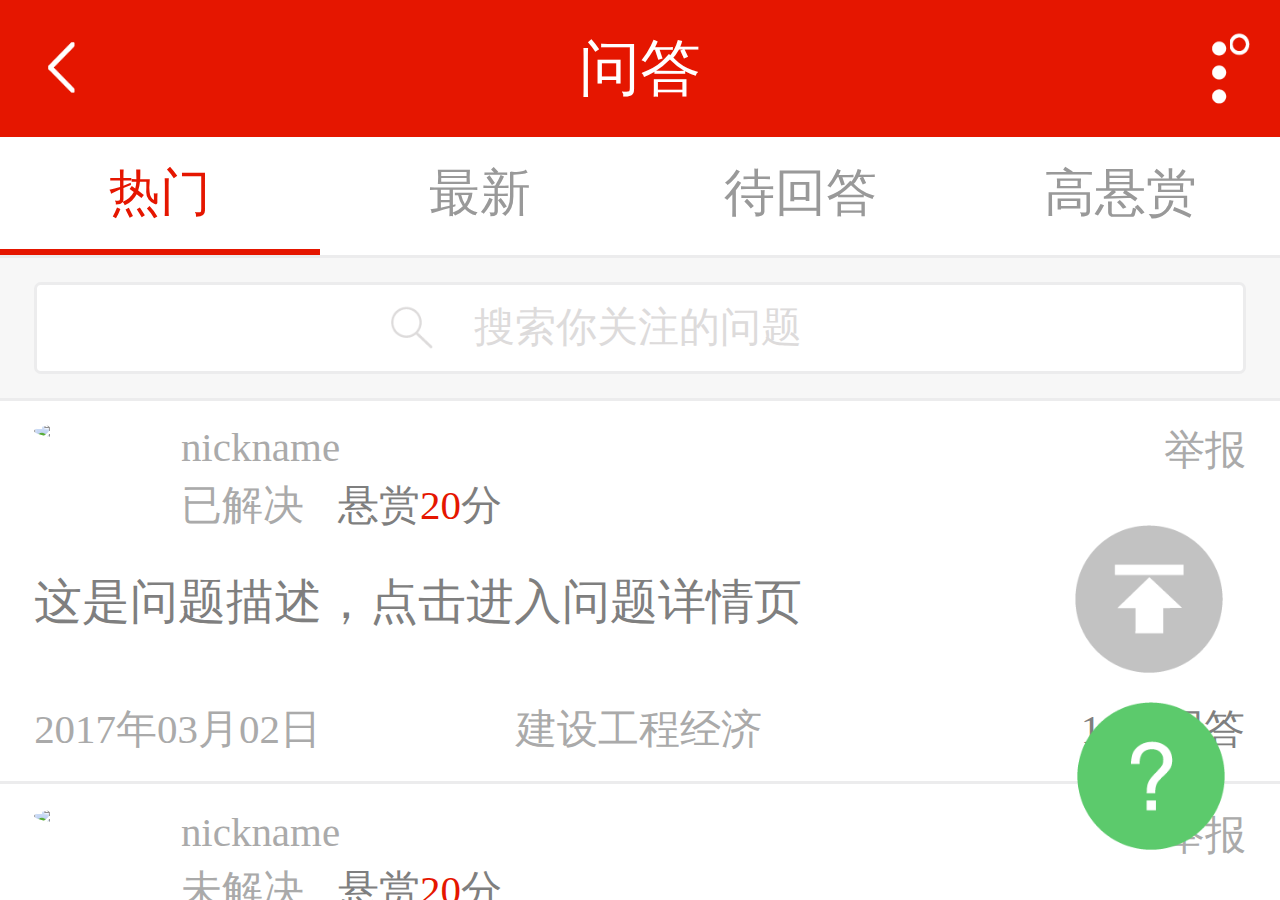
==== commit 7794b139: "提问页面" ====
--- a/index.html
+++ b/index.html
@@ -9,7 +9,7 @@
 		<link rel="stylesheet" href="css/mui.min.css" />
 		<link rel="stylesheet" href="css/qa-common.css" />
 		<link rel="stylesheet" href="css/qa-index.css" />
-		<script type="text/javascript" src="js/zepto.js"></script>
+		<script type="text/javascript" src="js/zepto.min.js"></script>
 		<script type="text/javascript" src="js/mui.min.js" ></script>
 		<script type="text/javascript" src="js/qa-common.js" ></script>
 		<script type="text/javascript" src="js/qa-index.js"></script>
--- a/css/qa-common.css
+++ b/css/qa-common.css
@@ -1,18 +1,21 @@
 body,div,dl,dt,dd,ul,ol,li,h1,h2,h3,h4,h5,h6,pre,code,form,fieldset,legend,input,p,blockquote,th,td{padding: 0;margin: 0;}
 body { font: normal 100% Helvetica, Arial, sans-serif;}
-body{font-size: 12px;font-size: 1.2rem;background-color: #fff;} 
-html,body{width: 100%;height: 100%;}
+body{font-size: 1.2rem;background-color: #fff;} 
+html,body{width: 100%;height: 100%;font-family: "微软雅黑";}
 img{border:0;display: block;}
 input:focus,textarea:focus{outline:none}
 div{box-sizing: border-box;-moz-box-sizing:border-box; /* Firefox */-webkit-box-sizing:border-box; /* Safari */}
 ul,li{list-style-type:none;}
 .fl{float: left;}
 .rt{float: right;}
+.tac{
+	text-align: center;
+}
 /*父级清楚浮动*/
 .clearfix:after{visibility:hidden;display:block; font-size:0; content:'\20'; clear:both; height:0;}
 .clear{clear: both;}
 /*垂直居中对齐*/
-.ver-middle{position: absolute; bottom: 50%;left: 50%;transform: translate(-50%, -50%);}
+.ver-middle{position: absolute; top: 50%;left: 50%;transform: translate(-50%, -50%);}
 
 /*点点显示*/
 .over-circle{display:inline-block;padding:0.1rem;width:100%;overflow: hidden;text-overflow: ellipsis;vertical-align: middle;}
@@ -341,6 +344,9 @@
 	height: 3.3rem;
 	border-radius: 50%;
 }
+.headpic img{
+	border-radius: 50%;
+}
 .headpic,.head-text,.report{
 	display: inline-block;
 }
@@ -446,6 +452,7 @@
 	color: #AAAAAA;
 	margin-top: 0.8rem;
 	margin-bottom: 0.2rem;
+	font-size: 1.2rem;
 }
 .book-img{
 	border: 0.1rem solid #ECECED;
@@ -506,10 +513,11 @@
 	position: relative;
 }
 .bottom-box-1 span{
-	margin-right: 2.5rem;
+	display: inline-block;
+    min-width: 7rem;
 }
 .bottom-box-1 span:nth-child(3){
-	margin-right:0rem;
+	min-width: auto;
 }
 .loadmore{
 	line-height: 5rem;
@@ -544,6 +552,48 @@
 	color:#5CCA6C;
 	margin-left: 2.5rem;
 }
+.arrow-right{
+	background-position: -16.8rem -6.1rem;
+	width: 0.9rem;
+	height: 1.6rem;
+}
+.question-brief {
+    font-size: 1.4rem;
+    margin: 1rem 0 2rem 0;
+}
+.question-brief p{
+	font-size: 1.4rem;
+}
+/*提示框*/
+#tip-box {animation: opac 3s;-webkit-animation: opac 3s;}
+@keyframes opac {
+				0% {
+					background-color: rgba(0, 0, 0, .0);
+					display: none;
+				}
+				60% {
+					background-color: rgba(0, 0, 0, .4);
+					display: block;
+				}
+				100% {
+					background-color: rgba(0, 0, 0, .0);
+					display: none;
+				}
+			}
+@-webkit-keyframes opac {
+				0% {
+					background-color: rgba(0, 0, 0, .0);
+					display: none;
+				}
+				60% {
+					background-color: rgba(0, 0, 0, .4);
+					display: block;
+				}
+				100% {
+					background-color: rgba(0, 0, 0, .0);
+					display: none;
+				}
+			}
 
 /*mui兼容*/
 .mui-segmented-control.mui-scroll-wrapper .mui-scroll{
